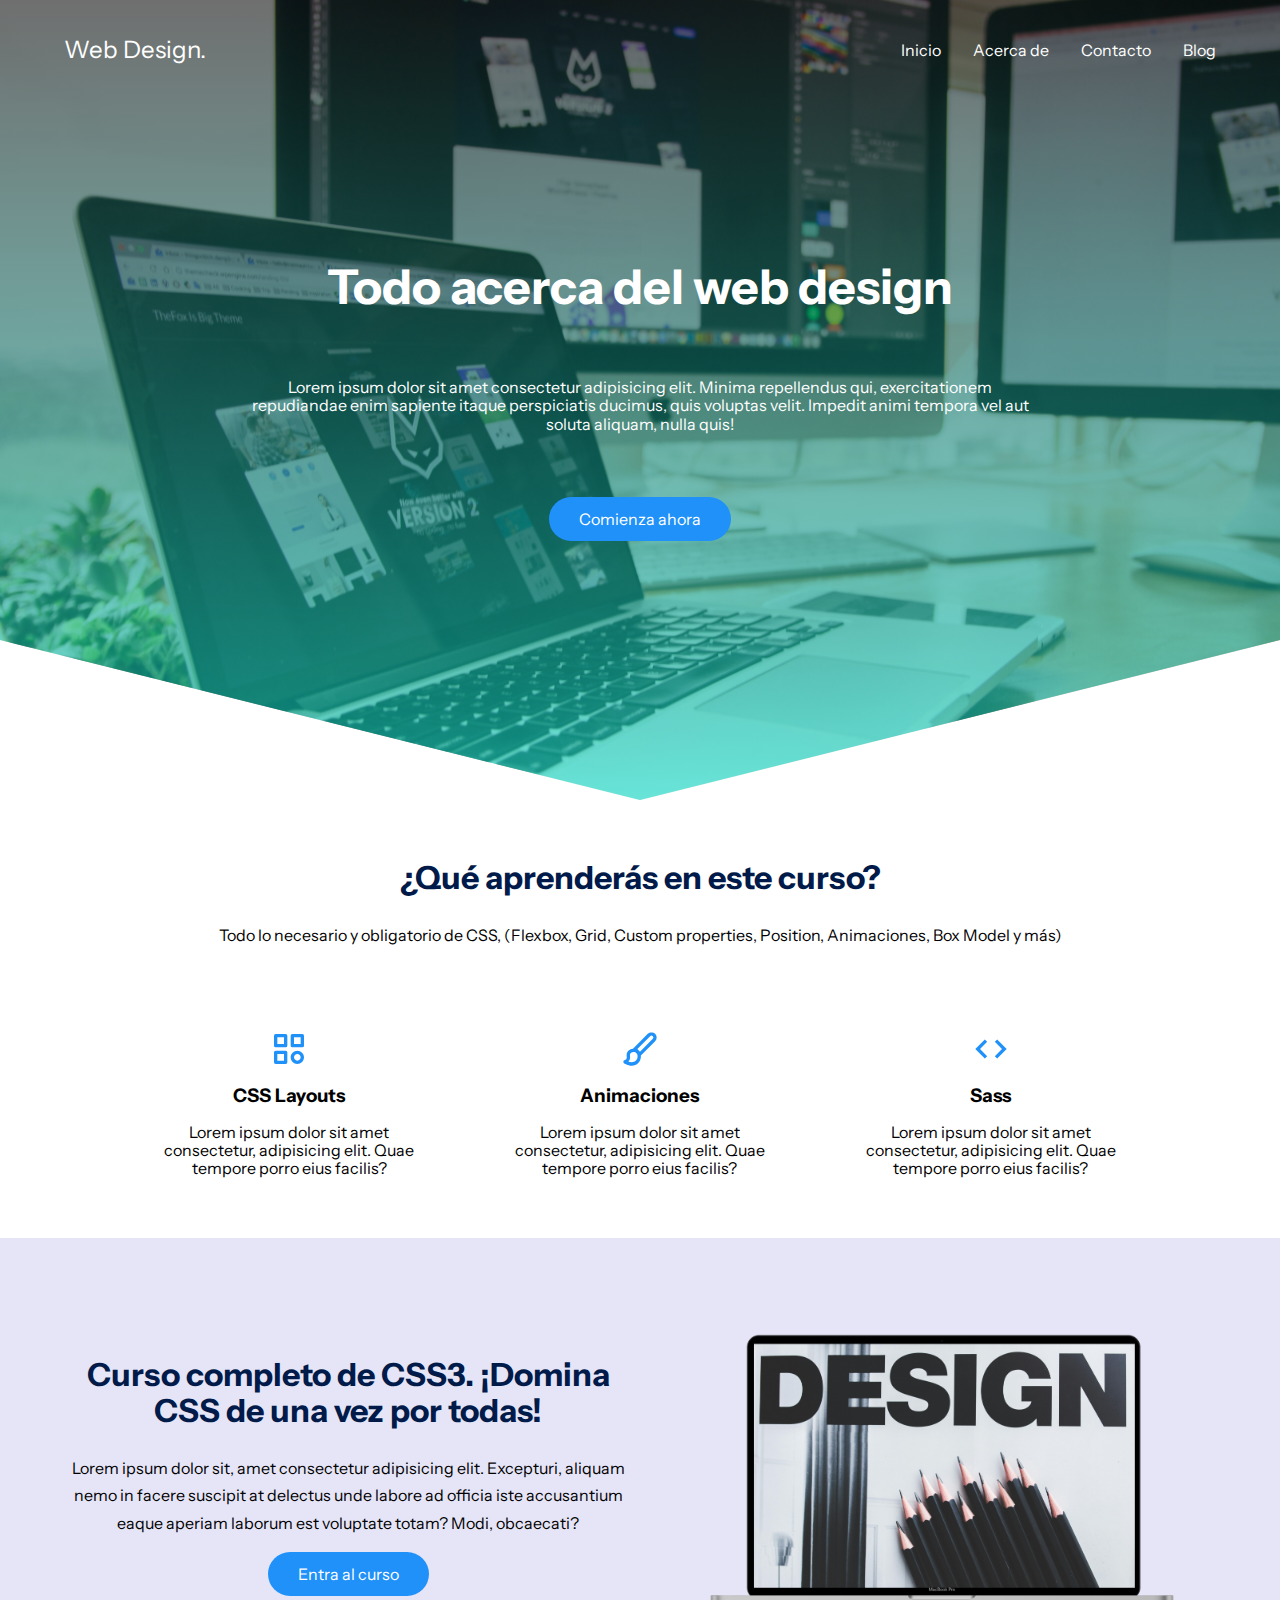
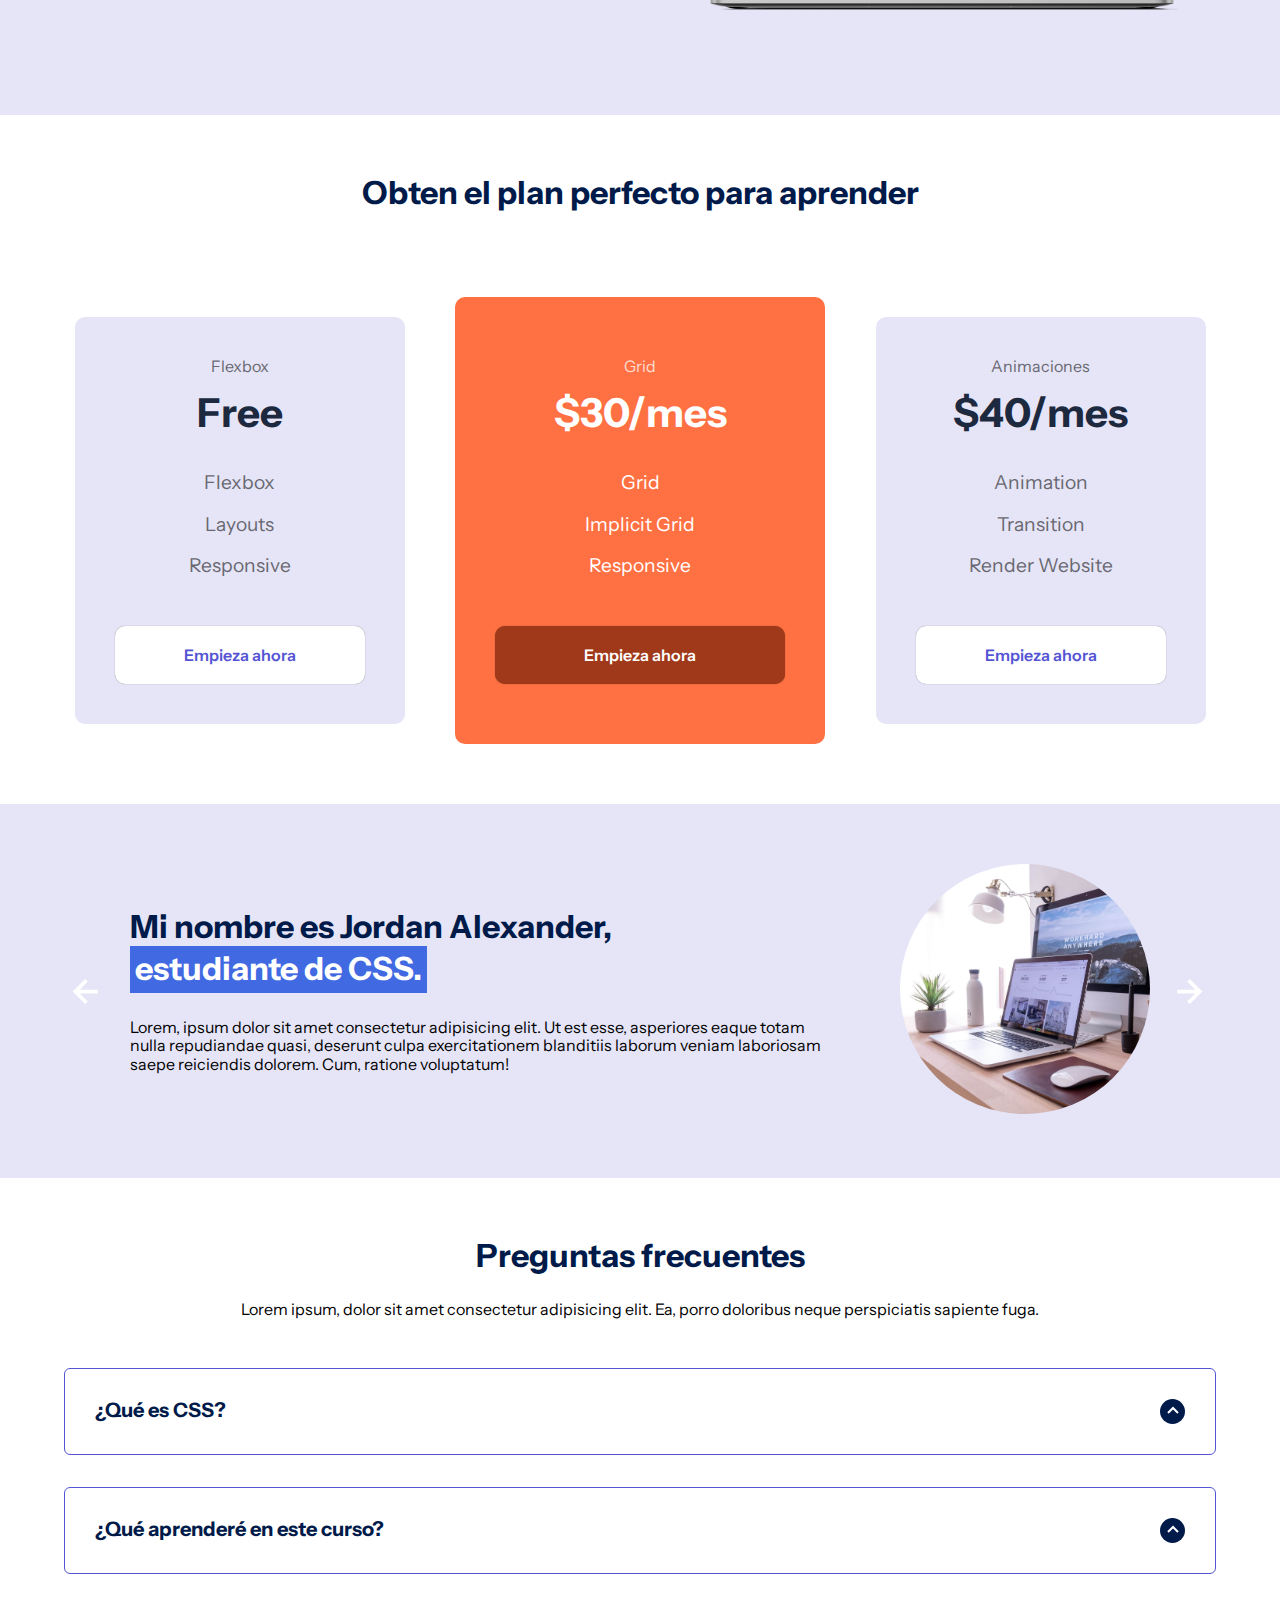
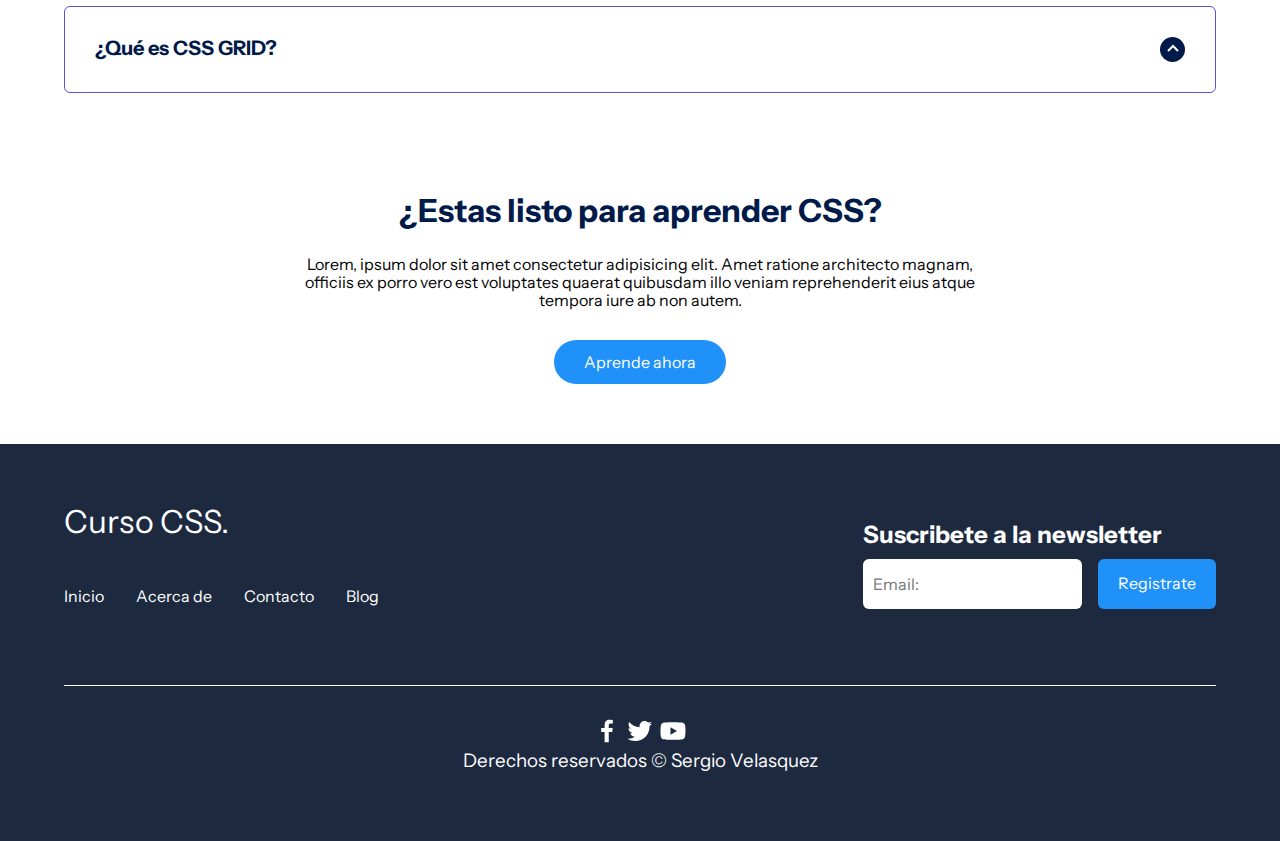
==== index.html @ 003c3ae6 "Website Uploaded" ====
<!DOCTYPE html>
<html lang="es">
<head>
<meta charset="UTF-8">
<meta http-equiv="X-UA-Compatible" content="IE=edge">
<meta name="viewport" content="width=device-width, initial-scale=1.0">
<title>Web Design</title>
<link rel="shortcut icon" href="./images/Icon1.png" type="image/x-icon">
<link rel="stylesheet" href="./css/normalize.css">
<link rel="stylesheet" href="./css/estilos.css">

<meta name="theme-color" content="#2091F9">

<!-- Primary Meta Tags -->
<title>Todo sobre web design</title>
<meta name="title" content="Todo sobre web design" />
<meta name="description" content="Sitio personal para demostrar el uso de web design (Html+Js+Css)" />

<!-- Open Graph / Facebook -->
<meta property="og:type" content="website" />
<meta property="og:url" content="https://SergioVelasquez-D.github.io" />
<meta property="og:title" content="Todo sobre web design" />
<meta property="og:description" content="Sitio personal para demostrar el uso de web design (Html+Js+Css)" />
<meta property="og:image" content="https://SergioVelasquez-D.github.io/images/Icon1.png" />

<!-- Twitter -->
<meta property="twitter:card" content="summary_large_image" />
<meta property="twitter:url" content="https://SergioVelasquez-D.github.io" />
<meta property="twitter:title" content="Todo sobre web design" />
<meta property="twitter:description" content="Sitio personal para demostrar el uso de web design (Html+Js+Css)" />
<meta property="twitter:image" content="https://SergioVelasquez-D.github.io/images/Icon1.png" />

</head>
<body>
<header class = "hero">
    <nav class="nav container">
        <div class="nav__logo">
            <h2 class="nav__title">Web Design.</h2>
        </div>
        <ul class = "nav__link nav__link--menu">
            <li class="nav__items">
                <a href="#" class="nav__links">Inicio</a>
            </li>
            <li class="nav__items">
                <a href="#" class="nav__links">Acerca de</a>
            </li>
            <li class="nav__items">
                <a href="#" class="nav__links">Contacto</a>
            </li>
            <li class="nav__items">
                <a href="#" class="nav__links">Blog</a>
            </li>
            <img src="./images/close.svg" alt="" class="nav__close">

        </ul>
        <div class="nav__menu">
            <img src="./images/menu.svg" alt="" class="nav__img">
        </div>
    </nav>

    <section class="hero__container container">
        <h1 class="hero__title">Todo acerca del web design</h1>
        <p class="hero__paragraph">Lorem ipsum dolor sit amet consectetur adipisicing elit. Minima repellendus qui, exercitationem repudiandae enim sapiente itaque perspiciatis ducimus, quis voluptas velit. Impedit animi tempora vel aut soluta aliquam, nulla quis!</p>
        <a href="#" class="cta">Comienza ahora</a>
    </section> 
</header>
<main>
    <section class="container about">
        <h2 class="subtitle">¿Qué aprenderás en este curso?</h2>
        <p class="about__paragraph">Todo lo necesario y obligatorio de CSS, (Flexbox, Grid, Custom properties,
            Position, Animaciones, Box Model y más)</p>

        <div class="about__main">
            <article class="about__icons">
                <img src="./images/shapes.svg" class="about__icon">
                <h3 class="about__title">CSS Layouts</h3>
                <p class="about__paragrah">Lorem ipsum dolor sit amet consectetur, adipisicing elit. Quae tempore
                    porro eius facilis?</p>
            </article>

            <article class="about__icons">
                <img src="./images/paint.svg" class="about__icon">
                <h3 class="about__title">Animaciones</h3>
                <p class="about__paragrah">Lorem ipsum dolor sit amet consectetur, adipisicing elit. Quae tempore
                    porro eius facilis?</p>
            </article>

            <article class="about__icons">
                <img src="./images/code.svg" class="about__icon">
                <h3 class="about__title">Sass</h3>
                <p class="about__paragrah">Lorem ipsum dolor sit amet consectetur, adipisicing elit. Quae tempore
                    porro eius facilis?</p>
            </article>
        </div>
    </section>

    <section class="knowledge">
        <div class="knowledge__container container">
            <div class="knowledege__texts">
                <h2 class="subtitle">Curso completo de CSS3. ¡Domina CSS de una vez por todas!</h2>
                <p class="knowledge__paragraph">Lorem ipsum dolor sit, amet consectetur adipisicing elit. Excepturi,
                    aliquam nemo in facere suscipit at delectus unde labore ad officia iste accusantium eaque
                    aperiam laborum est voluptate totam? Modi, obcaecati?</p>
                <a href="#" class="cta2">Entra al curso</a>
            </div>

            <figure class="knowledge__picture">
                <img src="./images/ComputerDESIGNPNG.png" class="knowledge__img">
            </figure>
        </div>
    </section>

    <section class="price container">
        <h2 class="subtitle">Obten el plan perfecto para aprender</h2>

        <div class="price__table">
            <div class="price__element">
                <p class="price__name">Flexbox</p>
                <h3 class="price__price">Free</h3>

                <div class="price__items">
                    <p class="price__features">Flexbox</p>
                    <p class="price__features">Layouts</p>
                    <p class="price__features">Responsive</p>
                </div>

                <a href="#" class="price__cta">Empieza ahora</a>
            </div>


            <div class="price__element price__element--best">
                <p class="price__name">Grid</p>
                <h3 class="price__price">$30/mes</h3>

                <div class="price__items">
                    <p class="price__features">Grid</p>
                    <p class="price__features">Implicit Grid</p>
                    <p class="price__features">Responsive</p>
                </div>

                <a href="#" class="price__cta">Empieza ahora</a>
            </div>


            <div class="price__element">
                <p class="price__name">Animaciones</p>
                <h3 class="price__price">$40/mes</h3>

                <div class="price__items">
                    <p class="price__features">Animation</p>
                    <p class="price__features">Transition</p>
                    <p class="price__features">Render Website</p>
                </div>

                <a href="#" class="price__cta">Empieza ahora</a>
            </div>


        </div>
    </section>

    <section class="testimony">
        <div class="testimony__container container">
            <img src="./images/leftarrow.svg" class="testimony__arrow" id="before">

            <section class="testimony__body testimony__body--show" data-id="1">
                <div class="testimony__texts">
                    <h2 class="subtitle">Mi nombre es Jordan Alexander, <span class="testimony__course">estudiante
                            de CSS.</span></h2>
                    <p class="testimony__review">Lorem, ipsum dolor sit amet consectetur adipisicing elit. Ut est
                        esse, asperiores eaque totam nulla repudiandae quasi, deserunt culpa exercitationem
                        blanditiis laborum veniam laboriosam saepe reiciendis dolorem. Cum, ratione voluptatum!</p>
                </div>

                <figure class="testimony__picture">
                    <img src="./images/computer.jpg" class="testimony__img">
                </figure>
            </section>

            <section class="testimony__body" data-id="2">
                <div class="testimony__texts">
                    <h2 class="subtitle">Mi nombre es Alejandra Perez, <span class="testimony__course">estudiante de
                            CSS.</span></h2>
                    <p class="testimony__review">Lorem, ipsum dolor sit amet consectetur adipisicing elit. Ut est
                        esse, asperiores eaque laborum veniam laboriosam saepe reiciendis dolorem. Cum, ratione
                        voluptatum!</p>
                </div>

                <figure class="testimony__picture">
                    <img src="./images/Learn.jpg" class="testimony__img">
                </figure>
            </section>

            <section class="testimony__body" data-id="3">
                <div class="testimony__texts">
                    <h2 class="subtitle">Mi nombre es Karen Arteaga, <span class="testimony__course">estudiante de
                            CSS.</span></h2>
                    <p class="testimony__review">Lorem, ipsum dolor sit amet consectetur adipisicing elit. Ut est
                        esse, niam laboriosam saepe reiciendis dolorem. Cum, ratione voluptatum!</p>
                </div>

                <figure class="testimony__picture">
                    <img src="./images/SEO.jpg" class="testimony__img">
                </figure>
            </section>

            <section class="testimony__body" data-id="4">
                <div class="testimony__texts">
                    <h2 class="subtitle">Mi nombre es Kevin Ramirez, <span class="testimony__course">estudiante de
                            CSS.</span></h2>
                    <p class="testimony__review">Lorem, ipsum dolor sit amet consectetur adipisicing elit. Ut est
                        esse, niam laboriosam saepe reiciendis dolorem. Cum, ratione voluptatum!</p>
                </div>

                <figure class="testimony__picture">
                    <img src="./images/Diseño Web1.jpg" class="testimony__img">
                </figure>
            </section>


            <img src="./images/rigtharrow.svg" class="testimony__arrow" id="next">
        </div>
    </section>

    <section class="questions container">
        <h2 class="subtitle">Preguntas frecuentes</h2>
        <p class="questions__paragraph">Lorem ipsum, dolor sit amet consectetur adipisicing elit. Ea, porro
            doloribus neque perspiciatis sapiente fuga.</p>

        <section class="questions__container">
            <article class="questions__padding">
                <div class="questions__answer">
                    <h3 class="questions__title">¿Qué es CSS?
                        <span class="questions__arrow">
                            <img src="./images/arrow.svg" class="questions__img">
                        </span>
                    </h3>

                    <p class="questions__show">Lorem ipsum, dolor sit amet consectetur adipisicing elit. Quos
                        facere, quidem eum id excepturi assumenda explicabo nam accusamus veritatis voluptates
                        eveniet adipisci, dicta nihil nemo modi possimus officiis quam atque? Lorem ipsum, dolor sit
                        amet consectetur adipisicing elit. Quos facere, quidem eum id excepturi assumenda explicabo
                        nam accusamus veritatis voluptates eveniet adipisci, dicta nihil nemo modi possimus officiis
                        quam atque?</p>
                </div>
            </article>

            <article class="questions__padding">
                <div class="questions__answer">
                    <h3 class="questions__title">¿Qué aprenderé en este curso?
                        <span class="questions__arrow">
                            <img src="./images/arrow.svg" class="questions__img">
                        </span>
                    </h3>

                    <p class="questions__show">Lorem ipsum, dolor sit amet consectetur adipisicing elit. Quos
                        facere, quidem eum id excepturi assumenda explicabo nam accusamus veritatis voluptates
                        eveniet adipisci, dicta nihil nemo modi possimus officiis quam atque? Lorem ipsum, dolor sit
                        amet consectetur adipisicing elit. Quos facere, quidem eum id excepturi assumenda explicabo
                        nam accusamus veritatis voluptates eveniet adipisci, dicta nihil nemo modi possimus officiis
                        quam atque?</p>
                </div>
            </article>

            <article class="questions__padding">
                <div class="questions__answer">
                    <h3 class="questions__title">¿Qué es CSS GRID?
                        <span class="questions__arrow">
                            <img src="./images/arrow.svg" class="questions__img">
                        </span>
                    </h3>

                    <p class="questions__show">Lorem ipsum, dolor sit amet consectetur adipisicing elit. Quos
                        facere, quidem eum id excepturi assumenda explicabo nam accusamus veritatis voluptates
                        eveniet adipisci, dicta nihil nemo modi possimus officiis quam atque? Lorem ipsum, dolor sit
                        amet consectetur adipisicing elit. Quos facere, quidem eum id excepturi assumenda explicabo
                        nam accusamus veritatis voluptates eveniet adipisci, dicta nihil nemo modi possimus officiis
                        quam atque?</p>
                </div>
            </article>
        </section>

        <section class="questions__offer">
            <h2 class="subtitle">¿Estas listo para aprender CSS?</h2>
            <p class="questions__copy">Lorem, ipsum dolor sit amet consectetur adipisicing elit. Amet ratione
                architecto magnam, officiis ex porro vero est voluptates quaerat quibusdam illo veniam reprehenderit
                eius atque tempora iure ab non autem.</p>
            <a href="#" class="cta">Aprende ahora</a>
        </section>
    </section>

    
</main>
<footer class="footer">
    <section class="footer__container container">
        <nav class="nav nav--footer">
            <h2 class="footer__title">Curso CSS.</h2>

            <ul class="nav__link nav__link--footer">
                <li class="nav__items">
                    <a href="#" class="nav__links">Inicio</a>
                </li>
                <li class="nav__items">
                    <a href="#" class="nav__links">Acerca de</a>
                </li>
                <li class="nav__items">
                    <a href="#" class="nav__links">Contacto</a>
                </li>
                <li class="nav__items">
                    <a href="#" class="nav__links">Blog</a>
                </li>
            </ul>
        </nav>

        <form class="footer__form" action="https://formspree.io/f/xrgnakqe" method="POST">
            <h2 class="footer__newsletter">Suscribete a la newsletter</h2>
            <div class="footer__inputs">
                <input type="email" placeholder="Email:" class="footer__input" name="_replyto">
                <input type="submit" value="Registrate" class="footer__submit">
            </div>
        </form>
    </section>

    <section class="footer__copy container">
        <div class="footer__social">
            <a href="#" class="footer__icons"><img src="./images/facebook.svg" class="footer__img"></a>
            <a href="#" class="footer__icons"><img src="./images/twitter.svg" class="footer__img"></a>
            <a href="#" class="footer__icons"><img src="./images/youtube.svg" class="footer__img"></a>
        </div>

        <h3 class="footer__copyright">Derechos reservados &copy; Sergio Velasquez</h3>
    </section>
</footer>
<script src="./js/slider.js"></script>
<script src="./js/question.js"></script>
<script src="./js/menu.js"></script>
</body>
</html>
---- css/estilos.css ----
@import url('https://fonts.googleapis.com/css2?family=Instrument+Sans:ital,wght@0,400..700;1,400..700&display=swap');

:root{
    --padding-container: 100x 0;
    --color-title: #001A49;
}

body {
    font-family: "Instrument Sans", sans-serif;
}

.container{
    width: 90%;
    max-width: 1200px;
    margin: 0 auto;
    overflow: hidden;
    padding: var(--padding-container);
}

.hero {
    width: 100%;
    height: 100vh;
    min-height: 600px;
    max-height: 800px;
    position: relative;
    display: grid;
    grid-template-rows: 100px 1fr;
    color: #fff;
}

.hero::before{
    content:"";
    position: absolute;
    top: 0;
    left: 0;
    width: 100%;
    height: 100%;
    background-image: linear-gradient(180deg, #0000008c 0%, #09e8d18c 100%), url('../images/WebDesign.jpg');
    background-size: cover;
    clip-path: polygon(0 0, 100% 0, 100% 80%, 50% 100%, 0 80%);
    z-index: -1;
}

.nav{
    --padding-container: 0;
    height: 100%;
    display: flex;
    align-items: center;
    
}

.nav__title{
    font-weight: 300;
}

.nav__link{
    margin-left: auto;
    padding: 0;
    display: grid;
    grid-auto-flow: column;
    grid-auto-columns: max-content;
    gap: 2em;
}

.nav__items{
    list-style: none;
}



.nav__links{
    color: #fff;
    text-decoration: none;
}

.nav__menu{
    margin-left: auto;
    cursor: pointer;
    display: none;
}

.nav__img{
    display: block;
    width: 30px;
}

.nav__close{
    display: var(--show, none);
}


/* Hero container */

.hero__container {
    max-width: 800px;
    --padding-container: 0;
    display: grid;
    grid-auto-rows: max-content;
    align-content: center;
    gap: 4em;
    padding-bottom: 100px;
    text-align: center;
    
}

.hero__title {
    font-size: 3rem;
}

.hero__paragraph {
    margin-bottom: 0px;
}

.cta {
    display: inline-block;
    background-color: #2091F9;
    justify-self: center;
    color: #fff;
    text-decoration: none;
    padding: 13px 30px;
    border-radius: 32px;
}

/* About */

.about {
    text-align: center;
    padding-top: 60px;
    padding-bottom: 60px;
}

.subtitle {
    color: var(--color-title);
    font-size: 2rem;
    margin-bottom: 25px;
}


.about__paragraph {
    line-height: 1.7;
}

.about__main {
    padding-top: 80px;
    display: grid;
    width: 90%;
    margin: 0 auto;
    gap: 1em;
    overflow: hidden;
    grid-template-columns: repeat(auto-fit, minmax(260px, auto));
}


.about__icons {
    display: grid;
    gap: 1em;
    justify-items: center;
    width: 260px;
    overflow: hidden;
    margin: 0 auto;
}

.about__icon {
    width: 40px;
}

/* Knowledge */

.knowledge {
    background-color: #e5e5f7;
    background-image: radial-gradient(#444cf7 0.5px, transparent 0.5px), radial-gradient(#444cf7 0.5px, #e5e5f7 0.5px);
    background-size: 20px 20px;
    background-position: 0 0, 10px 10px;
    overflow: hidden;
    padding-top: 60px;
    padding-bottom: 60px;
    
}

.knowledge__container{
    display: grid;
    grid-template-columns: 1fr 1fr;
    gap: 1em;
    align-items: center;
    justify-items: center;
    text-align: center; /* Alinea el contenido al centro */
}

.knowledge__picture{
    max-width: 500px;
    
}

.knowledge__paragraph{
    line-height: 1.7;
    margin-bottom: 15px;
    text-align: center; /* Alinea el texto al centro */
}


.cta2{
    display: inline-block;
    background-color: #2091F9;
    color: #fff;
    text-decoration: none;
    padding: 13px 30px;
    border-radius: 32px;
    
}

.knowledge__img{
    width: 100%;
    display: block;
}

/* price */

.price{
    text-align: center;
    padding-top: 60px;
    padding-bottom: 60px;
}

.price__table{
    padding-top: 60px;
    display: flex;
    flex-wrap: wrap;
    gap: 2.5em;
    justify-content: space-evenly;
    align-items: center;
}

.price__element{
    background-color: #e5e5f7;
    text-align: center;
    border-radius: 10px;
    width: 330px;
    padding: 40px;
    --color-plan: #696871;
    --color-price: #1D293F;
    --bg-cta: #fff;
    --color-cta: #5454D4;
    --color-items: #696871;
}

.price__element--best{
    width: 370px;
    padding: 60px 40px;
    background-color: #FF7143;
    --color-plan: rgb(255 255 255 / 75%);
    --color-price: #fff;
    --bg-cta: #9F3919;
    --color-cta: #FFF;
    --color-items: #fff;
}


.price__name{
    color: var(--color-plan);
    margin-bottom: 15px;
    font-weight: 300;
}

.price__price{
    font-size: 2.5rem;
    color: var(--color-price);
}

.price__items{
    margin-top: 35px;
    display: grid;
    gap: 1em;
    font-weight: 300;
    font-size: 1.2rem;
    margin-bottom: 50px;
    color: var(--color-items);
}

.price__cta{
    display: block;
    padding: 20px 0;
    border-radius: 10px;
    text-decoration: none;
    background-color: var(--bg-cta);
    font-weight: 600;
    color: var(--color-cta);
    box-shadow: 0 0 1px rgba(0, 0, 0, .5);
}

/* Testimony */

.testimony{
    background-color: #e5e5f7;
    padding-top: 60px;
    padding-bottom: 60px;
}

.testimony__container{
    display: grid;
    grid-template-columns: 50px 1fr 50px;
    gap: 1em;
    align-items: center;
}

.testimony__body{
    display: grid;
    grid-template-columns: 1fr max-content;
    justify-content: space-between;
    align-items: center;
    gap: 2em;
    grid-column: 2/3;
    grid-row: 1/2;
    opacity: 0;
    pointer-events: none;
}


.testimony__body--show{
    pointer-events: unset;
    opacity: 1;
    transition: opacity 1.5s ease-in-out;
}

.testimony__img{
    width: 250px;
    height: 250px;
    border-radius: 50%;
    object-fit: cover;
    object-position: 50% 30%;
}

.testimony__texts{
    max-width: 700px;
}

.testimony__course{
    background-color: royalblue;
    color: #fff;
    display: inline-block;
    padding: 5px;
}

.testimony__arrow{
    width: 90%;
    cursor: pointer;
}

/* Questions */

.questions{
    text-align: center;
    padding-top: 60px;
    padding-bottom: 60px;
}

.questions__container{
    display: grid;
    gap: 2em;
    padding-top: 50px;
    padding-bottom: 100px;
}

.questions__padding{
    padding: 0;
    transition: padding .3s;
    border: 1px solid #5454D4;
    border-radius: 6px;
}

.questions__padding--add{
    padding-bottom: 30px;
}

.questions__answer{
    padding: 0 30px 0;
    overflow: hidden;
}

.questions__title{
    text-align: left;
    display: flex;
    font-size: 20px;
    padding: 30px 0 30px;
    cursor: pointer;
    color: var(--color-title);
    justify-content: space-between;
}

.questions__arrow{
    border-radius: 50%;
    background-color: var(--color-title);
    width: 25px;
    height: 25px;
    display: flex;
    justify-content: center;
    align-items: center;
    align-self: flex-end;
    margin-left: 10px;
    transition:  transform .3s;
}

.questions__arrow--rotate{
    transform: rotate(180deg);
}

.questions__show{
    text-align: left;
    height: 0;
    transition: height .3s;
}

.questions__img{
    display: block;
}

.questions__copy{
    width: 60%;
    margin: 0 auto;
    margin-bottom: 30px;
}

/* Footer */

.footer{
    background-color: #1D293F;
    padding-top: 60px;
    padding-bottom: 40px;
}

.footer__title{
    font-weight: 300;
    font-size: 2rem;
    margin-bottom: 30px;
}

.footer__title, .footer__newsletter{
    color: #fff;
}


.footer__container{
    display: flex;
    justify-content: space-between;
    align-items: center;
    border-bottom: 1px solid #fff;
    padding-bottom: 60px;
}

.nav--footer{
    padding-bottom: 20px;
    display: grid;
    gap: 1em;
    grid-auto-flow: row;
    height: 100%;
}

.nav__link--footer{
    display: flex;
    margin: 0;
    margin-right: 20px;
    flex-wrap: wrap;
}

.footer__inputs{
    margin-top: 10px;
    display: flex;
    overflow: hidden;
}

.footer__input{
    background-color: #fff;
    height: 50px;
    display: block;
    padding-left: 10px;
    border-radius: 6px;
    font-size: 1rem;
    outline: none;
    border: none;
    margin-right: 16px;
}

.footer__submit{
    margin-left: auto;
    display: inline-block;
    height: 50px;
    padding: 0 20px ;
    background-color: #2091F9;
    border: none;
    font-size: 1rem;
    color: #fff;
    border-radius: 6px;
    cursor: pointer;
}

.footer__copy{
    --padding-container: 30px 0;
    text-align: center;
    color: #fff;
}

.footer__copyright{
    font-weight: 300;
}

.footer__icons{
    margin-bottom: 10px;
}

.footer__img{
    width: 30px;
}

/* Media queries */

@media (max-width:800px){
    .nav__menu{
        display: block;
    }

    .nav__link--menu{
        position: fixed;
        background-color: #000;
        top: 0;
        left: 0;
        height: 100%;
        width: 100%;
        display: flex;
        flex-direction: column;
        justify-content: space-evenly;
        align-items: center;
        z-index: 100;
        opacity: 0;
        pointer-events: none;
        transition: .7s opacity;
    }

    .nav__link--show{
        --show: block;
        opacity:1 ;
        pointer-events: unset;
    }

    .nav__close{
        position: absolute;
        top: 30px;
        right: 30px;
        width: 30px;
        cursor: pointer;
    }

    .hero__title{
        font-size: 2.5rem;
    }


    .about__main{
        gap: 2em;
    }

    .about__icons:last-of-type{
        grid-column: 1/-1;
    }


    .knowledge__container{
        grid-template-columns: 1fr;
        grid-template-rows: max-content 1fr;
        gap: 3em;
        text-align: center;
    }

    .knowledge__picture{
        grid-row: 1/2;
        justify-self: center;
    }

    .testimony__container{
        grid-template-columns: 30px 1fr 30px;
    }

    .testimony__body{
        grid-template-columns: 1fr;
        grid-template-rows: max-content max-content;
        gap: 3em;
        justify-items:center ;
    }


    .testimony__img{
        width: 200px;
        height: 200px;
        
    }

    .questions__copy{
        width: 100%;
    }

    .footer__container{
        flex-wrap: wrap;
    }

    .nav--footer{
        width: 100%;
        justify-items: center;
    }

    .nav__link--footer{
        width: 100%;
        justify-content: space-evenly;
        margin: 0;
    }

    .footer__form{
        width: 100%;
        justify-content: space-evenly;
    }

    .footer__input{
        flex: 1;
    }

}

@media (max-width:600px){
    .hero__title{
        font-size: 2rem;
    }

    .hero__paragraph{
        font-size: 1rem;
    }

    .subtitle{
        font-size: 1.8rem;
    }

    .price__element{
        width: 90%;
    }

    .price__element--best{
        width: 90%;
        /* padding: 40px; */
    }

    .price__price{
        font-size: 2rem;
    }

    .testimony{
        --padding-container: 60px 0;
    }

    .testimony__container{
        grid-template-columns: 28px 1fr 28px;
        gap: .9em;
    }

    .testimony__arrow{
        width: 100%;
    }

    .testimony__course{
        margin-top: 15px;
    }

    .questions__title{
        font-size: 1rem;
    }

    .footer__title{
        justify-self: start;
        margin-bottom: 15px;
    }

    .nav--footer{
        padding-bottom: 60px;
    }

    .nav__link--footer{
        justify-content: space-between;
    }

    .footer__inputs{
        flex-wrap: wrap;
    }

    .footer__input{
        flex-basis: 100%;
        margin: 0;
        margin-bottom: 16px;
    }

    .footer__submit{
        margin-right: auto;
        margin-left: 0;
        

        /* 
        margin:0;
        width: 100%;
        */
    }
}
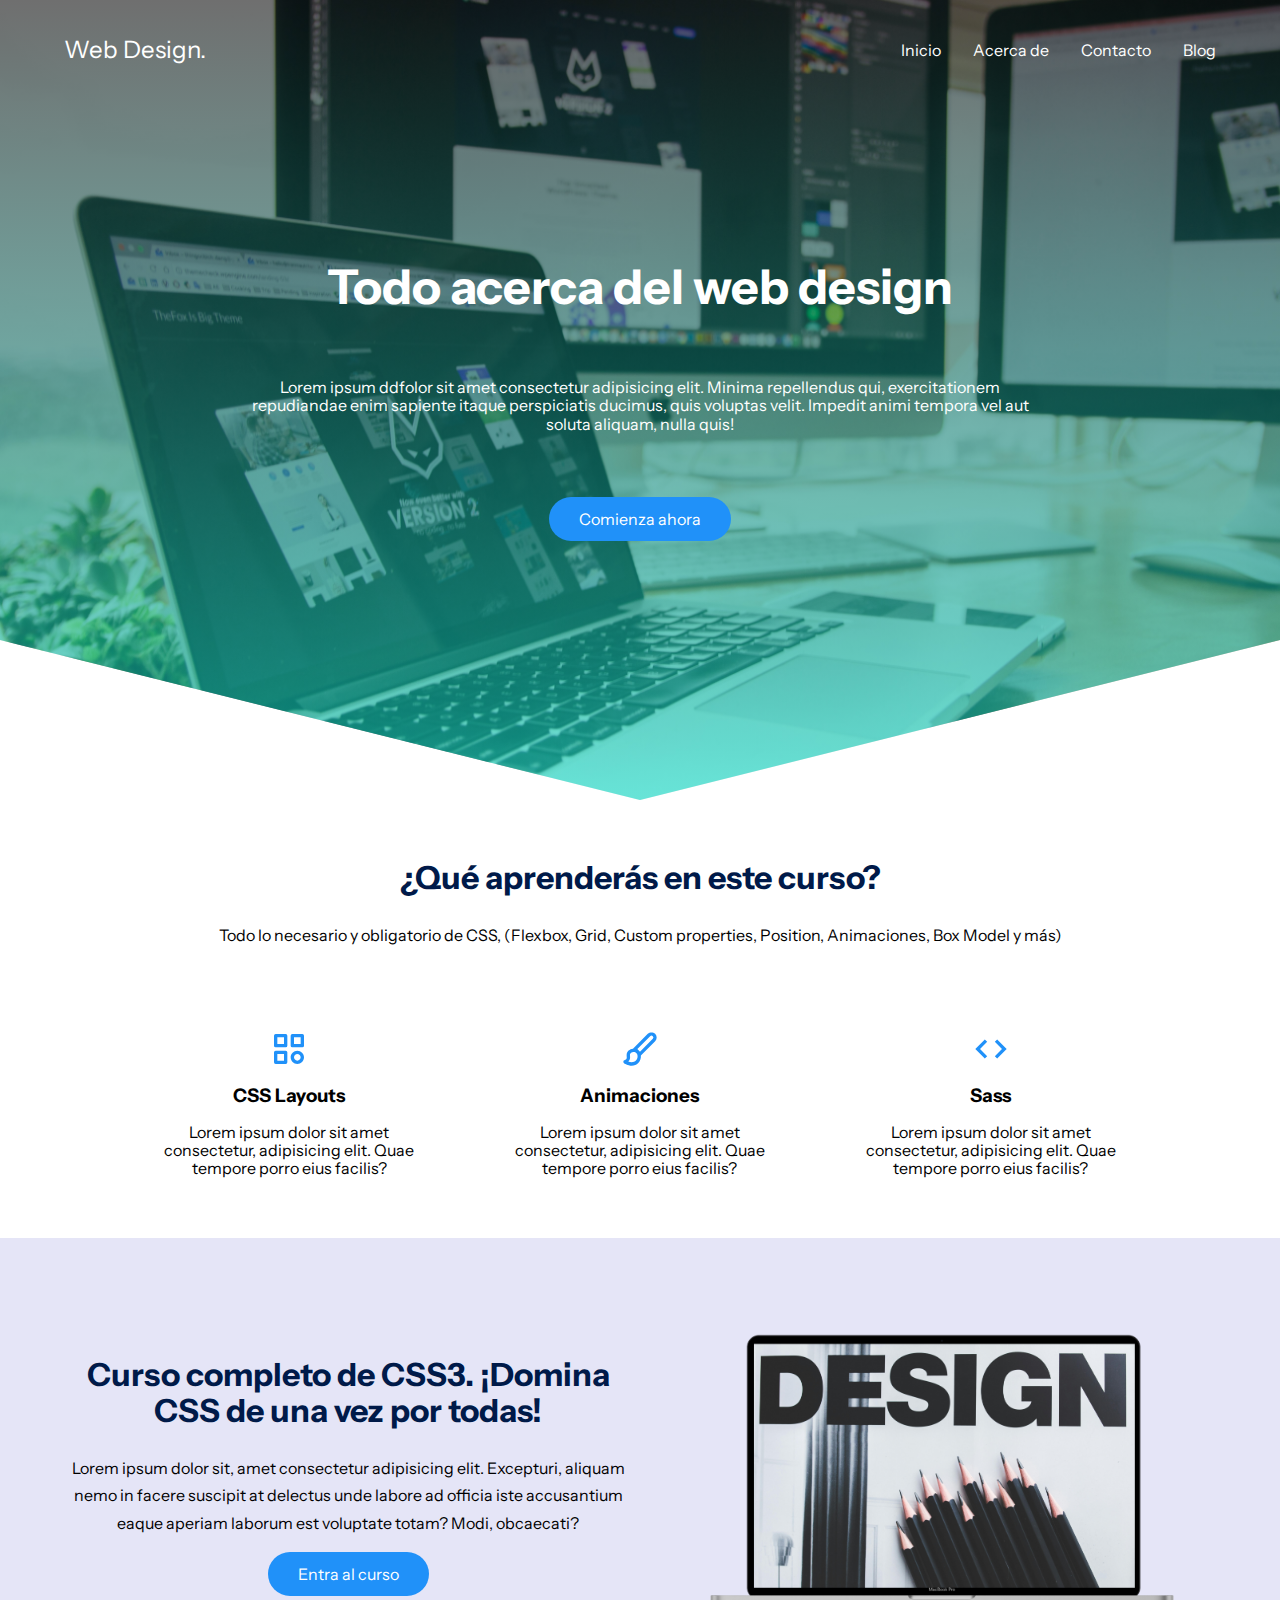
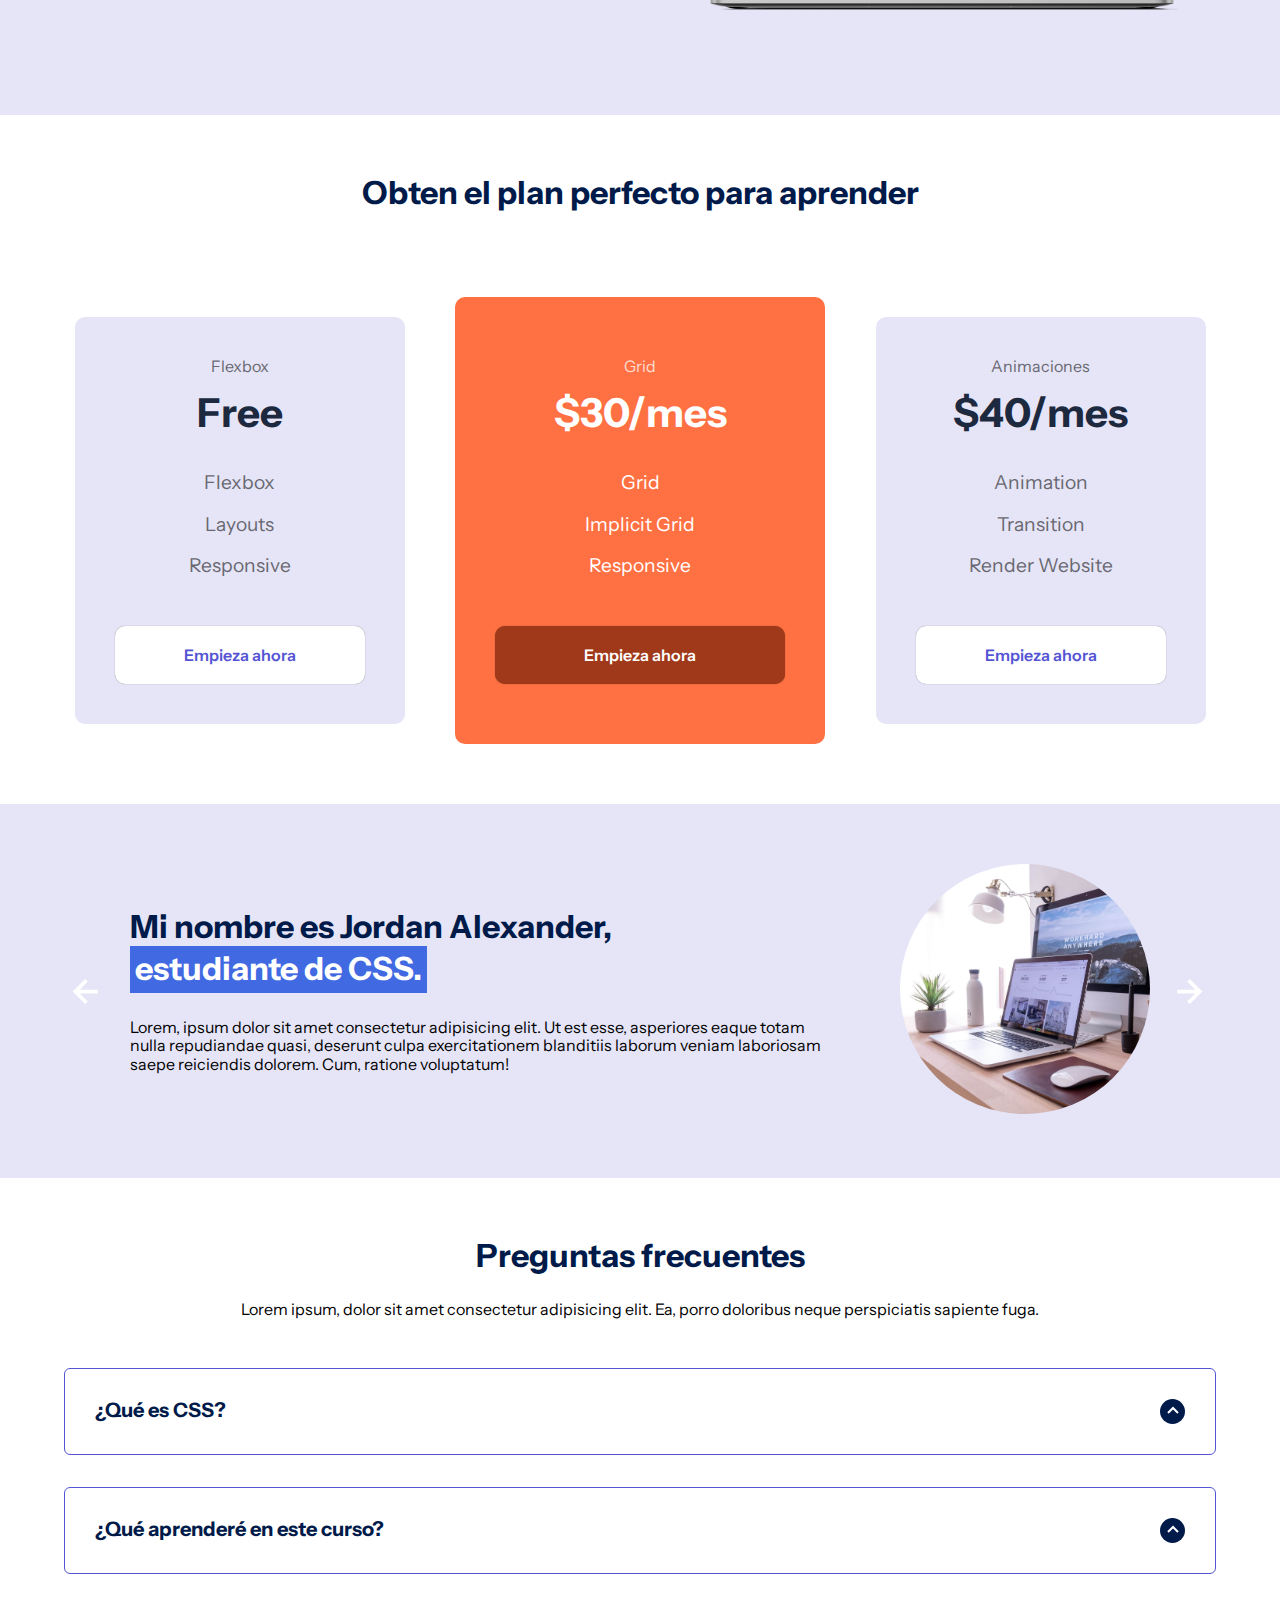
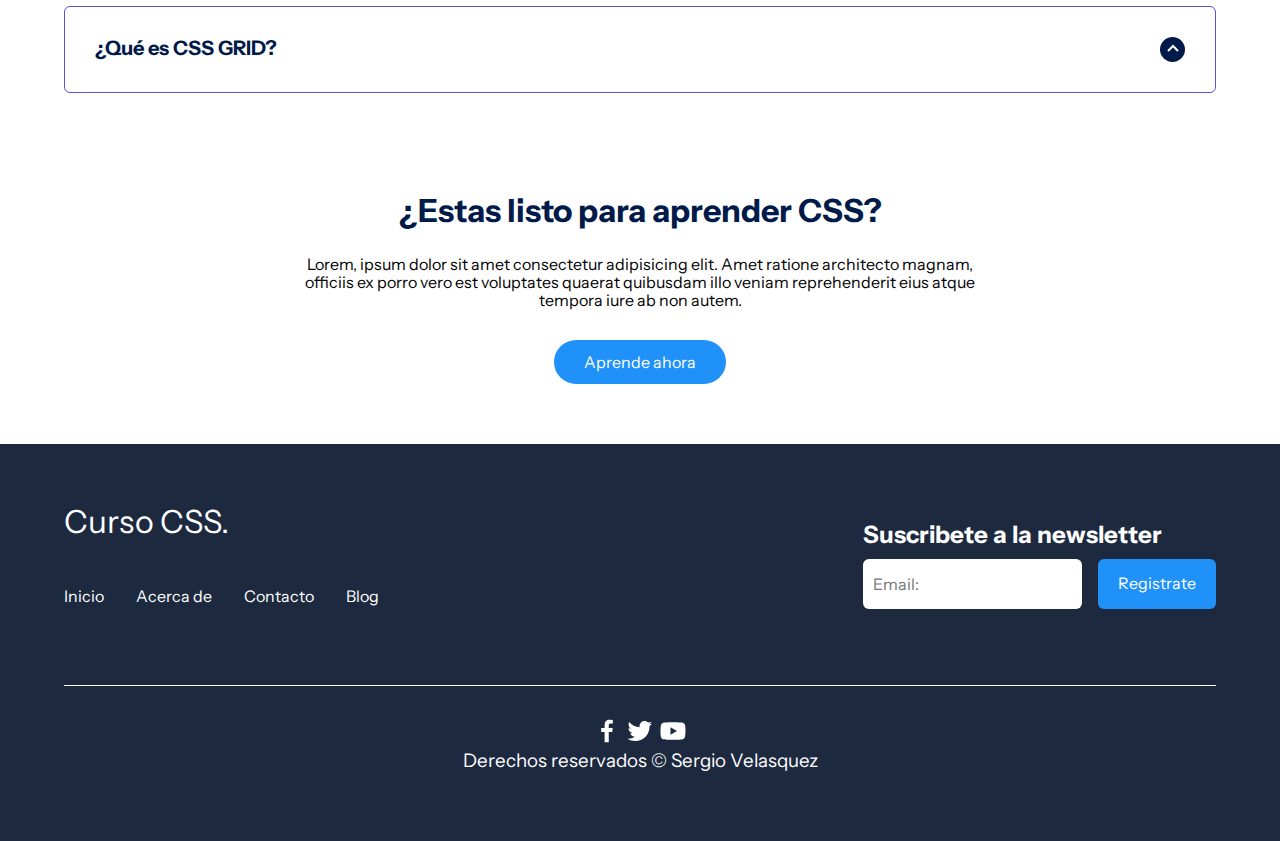
==== commit 9ca1ac3e: "upload website" ====
--- a/index.html
+++ b/index.html
@@ -60,7 +60,7 @@
 
     <section class="hero__container container">
         <h1 class="hero__title">Todo acerca del web design</h1>
-        <p class="hero__paragraph">Lorem ipsum dolor sit amet consectetur adipisicing elit. Minima repellendus qui, exercitationem repudiandae enim sapiente itaque perspiciatis ducimus, quis voluptas velit. Impedit animi tempora vel aut soluta aliquam, nulla quis!</p>
+        <p class="hero__paragraph">Lorem ipsum ddfolor sit amet consectetur adipisicing elit. Minima repellendus qui, exercitationem repudiandae enim sapiente itaque perspiciatis ducimus, quis voluptas velit. Impedit animi tempora vel aut soluta aliquam, nulla quis!</p>
         <a href="#" class="cta">Comienza ahora</a>
     </section> 
 </header>
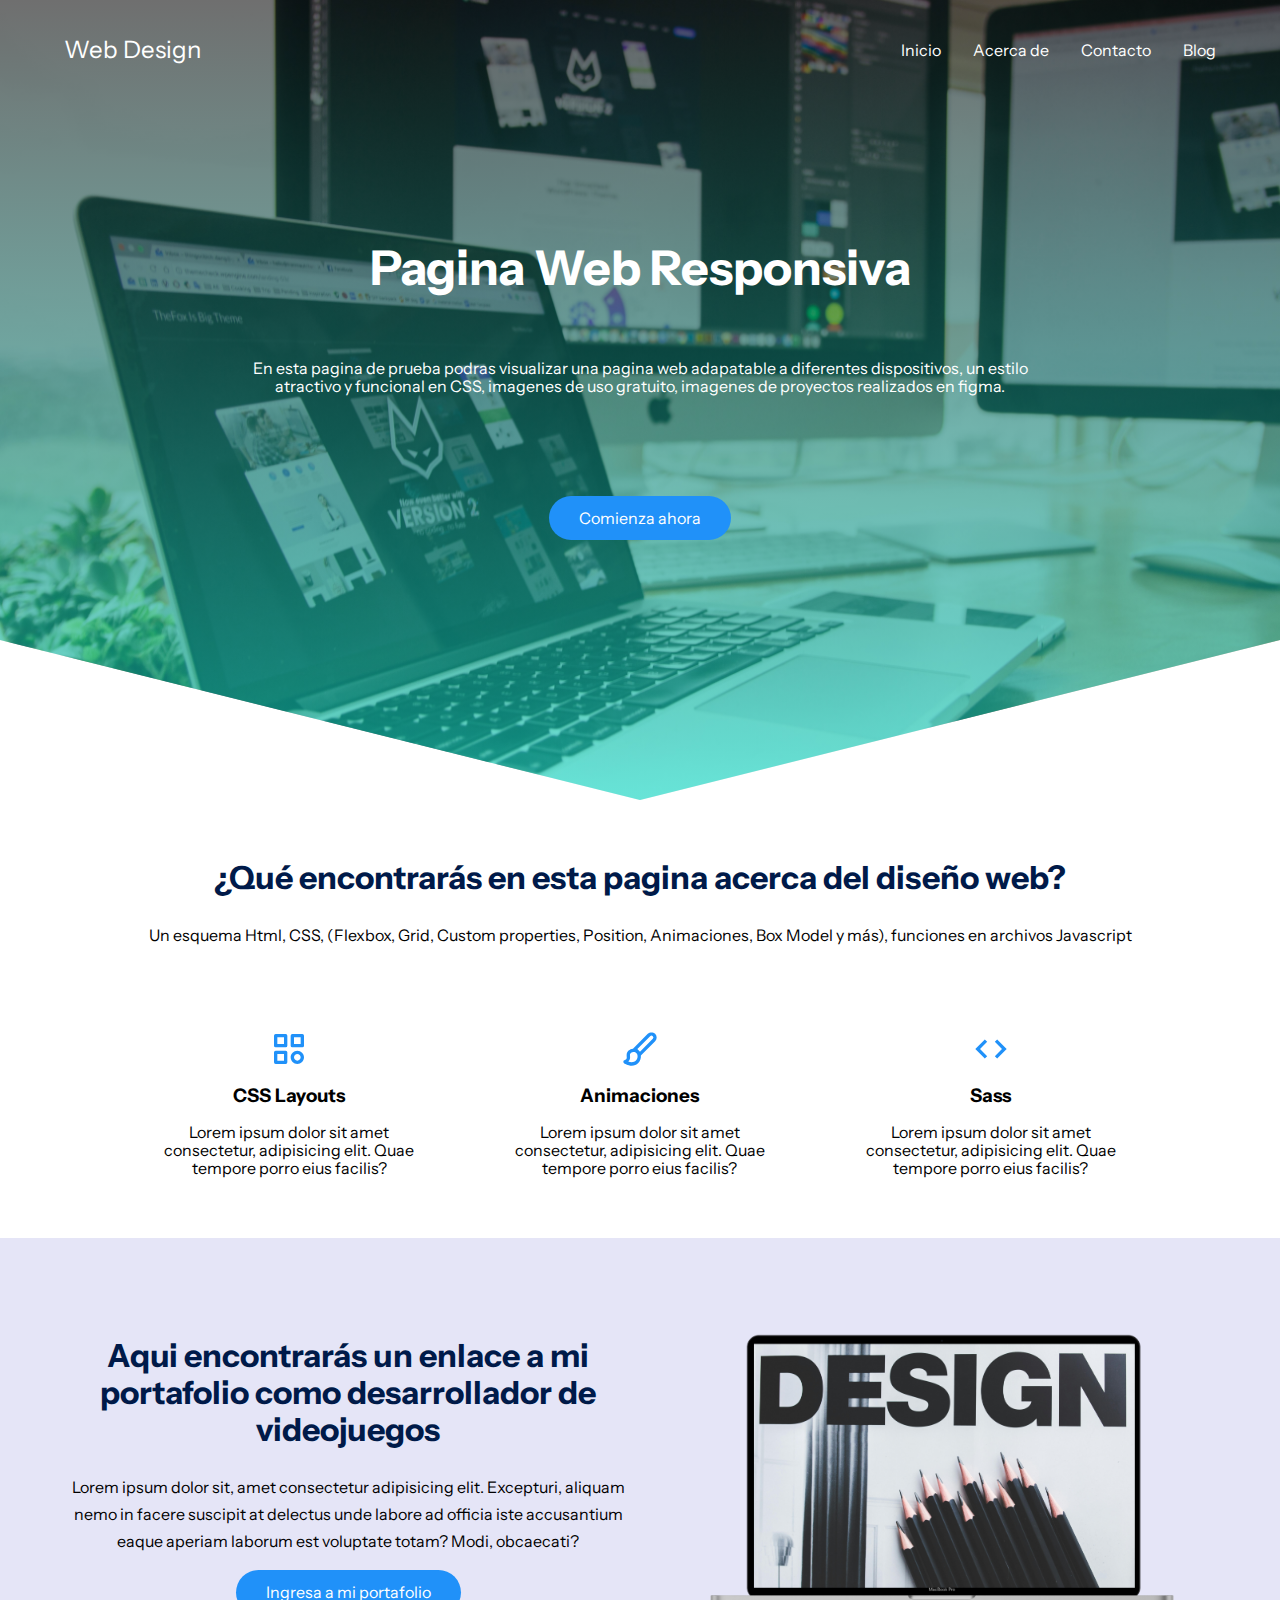
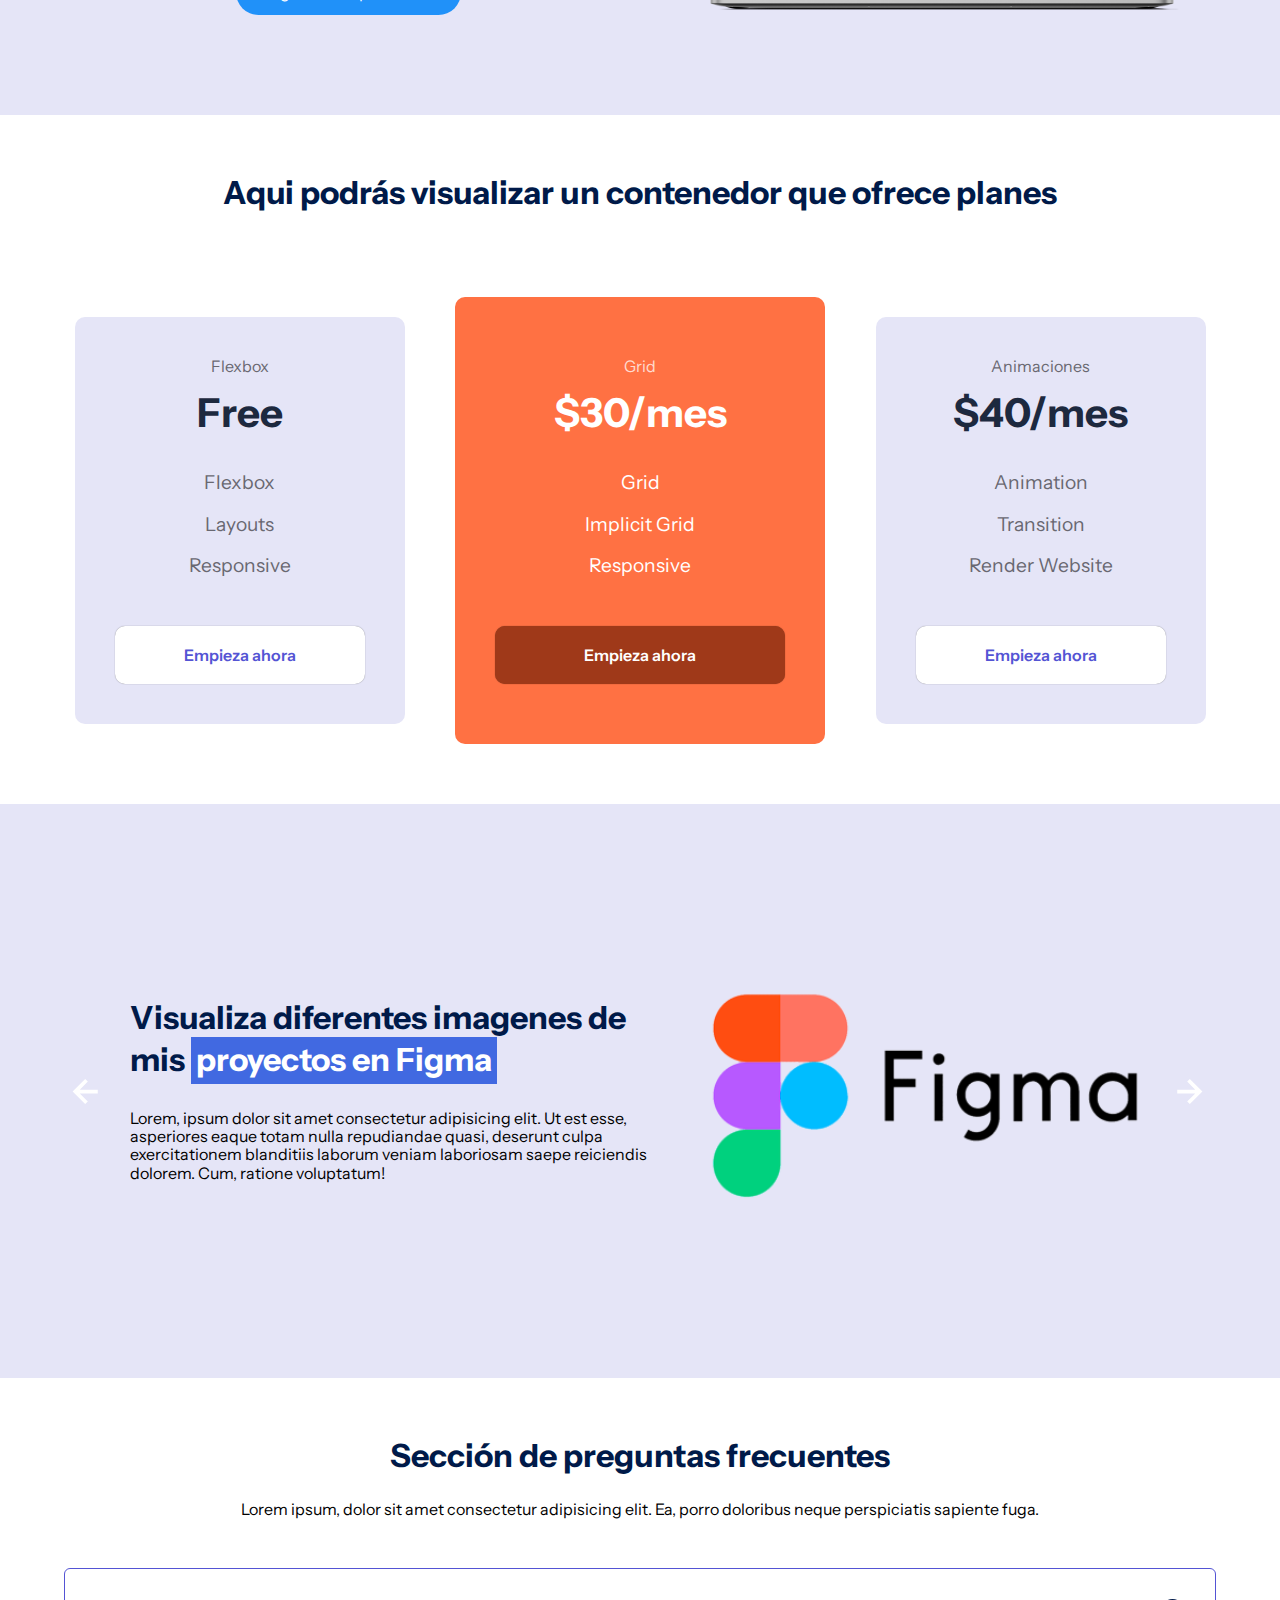
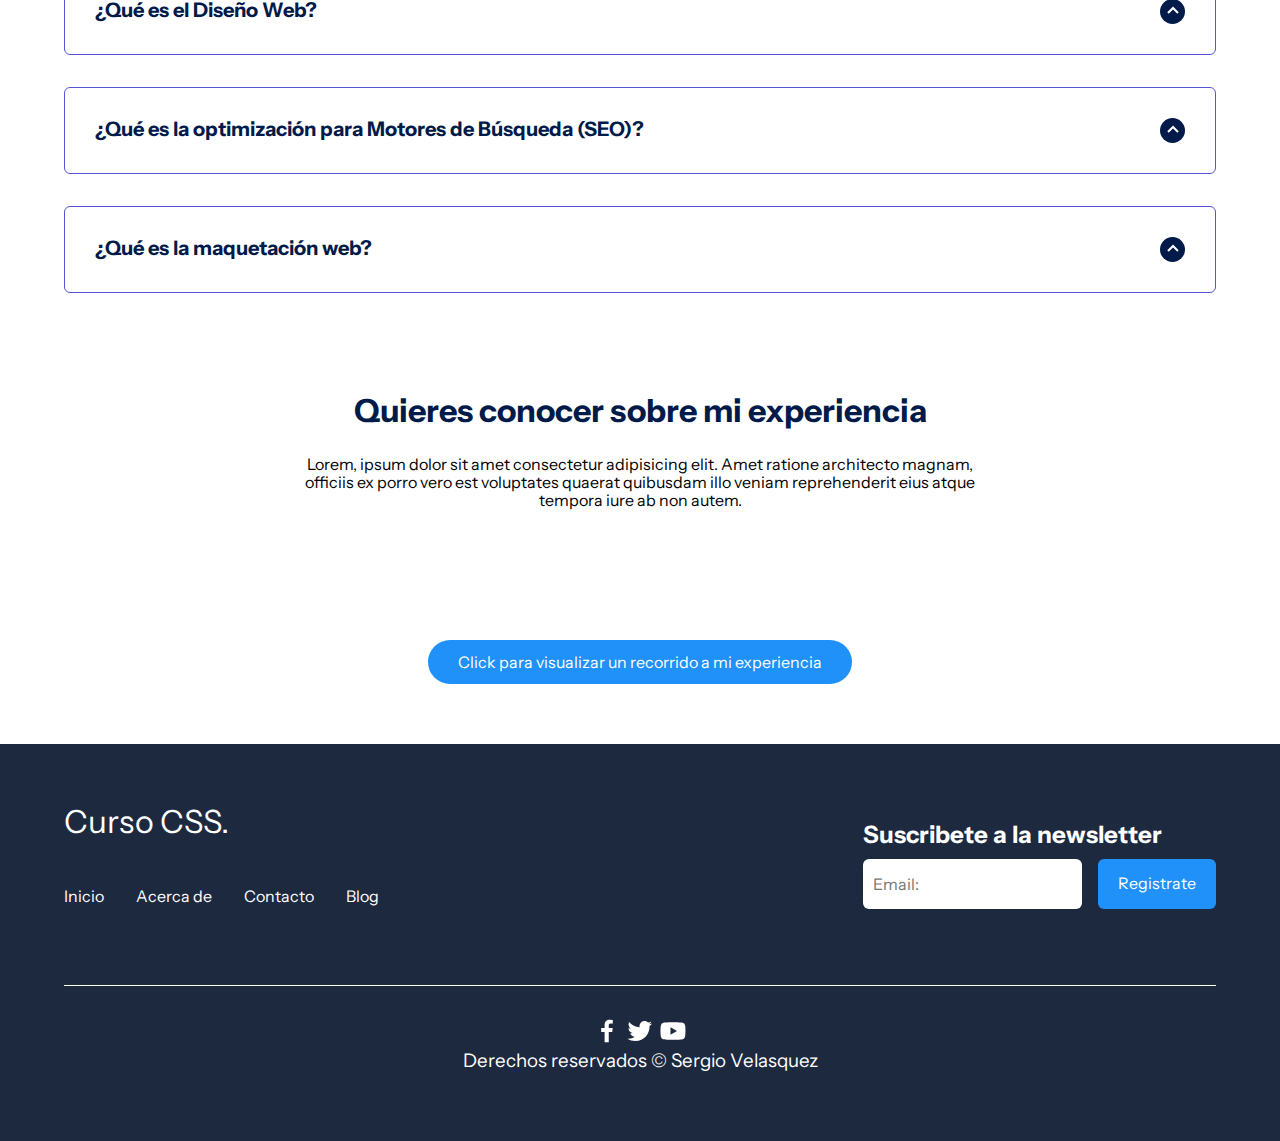
==== commit 4ecfc380: "Corrections" ====
--- a/index.html
+++ b/index.html
@@ -14,7 +14,7 @@
 <!-- Primary Meta Tags -->
 <title>Todo sobre web design</title>
 <meta name="title" content="Todo sobre web design" />
-<meta name="description" content="Sitio personal para demostrar el uso de web design (Html+Js+Css)" />
+<meta name="description" content="Sitio personal para demostrar Web design (Html+Css+Js) y projectos en Figma" />
 
 <!-- Open Graph / Facebook -->
 <meta property="og:type" content="website" />
@@ -35,7 +35,7 @@
 <header class = "hero">
     <nav class="nav container">
         <div class="nav__logo">
-            <h2 class="nav__title">Web Design.</h2>
+            <h2 class="nav__title">Web Design</h2>
         </div>
         <ul class = "nav__link nav__link--menu">
             <li class="nav__items">
@@ -59,16 +59,16 @@
     </nav>
 
     <section class="hero__container container">
-        <h1 class="hero__title">Todo acerca del web design</h1>
-        <p class="hero__paragraph">Lorem ipsum ddfolor sit amet consectetur adipisicing elit. Minima repellendus qui, exercitationem repudiandae enim sapiente itaque perspiciatis ducimus, quis voluptas velit. Impedit animi tempora vel aut soluta aliquam, nulla quis!</p>
-        <a href="#" class="cta">Comienza ahora</a>
+        <h1 class="hero__title">Pagina Web Responsiva</h1>
+        <p class="hero__paragraph">En esta pagina de prueba podras visualizar una pagina web adapatable a diferentes dispositivos, un estilo atractivo y funcional en CSS, imagenes de uso gratuito, imagenes de proyectos realizados en figma.</a>
+            <a href="#section2" class="cta">Comienza ahora</a>
     </section> 
 </header>
 <main>
     <section class="container about">
-        <h2 class="subtitle">¿Qué aprenderás en este curso?</h2>
-        <p class="about__paragraph">Todo lo necesario y obligatorio de CSS, (Flexbox, Grid, Custom properties,
-            Position, Animaciones, Box Model y más)</p>
+        <h2 class="subtitle">¿Qué encontrarás en esta pagina acerca del diseño web?</h2>
+        <p class="about__paragraph">Un esquema Html, CSS, (Flexbox, Grid, Custom properties,
+            Position, Animaciones, Box Model y más), funciones en archivos Javascript</p>
 
         <div class="about__main">
             <article class="about__icons">
@@ -94,14 +94,14 @@
         </div>
     </section>
 
-    <section class="knowledge">
+    <section id="section2" class="knowledge">
         <div class="knowledge__container container">
             <div class="knowledege__texts">
-                <h2 class="subtitle">Curso completo de CSS3. ¡Domina CSS de una vez por todas!</h2>
+                <h2 class="subtitle">Aqui encontrarás un enlace a mi portafolio como desarrollador de videojuegos</h2>
                 <p class="knowledge__paragraph">Lorem ipsum dolor sit, amet consectetur adipisicing elit. Excepturi,
                     aliquam nemo in facere suscipit at delectus unde labore ad officia iste accusantium eaque
                     aperiam laborum est voluptate totam? Modi, obcaecati?</p>
-                <a href="#" class="cta2">Entra al curso</a>
+                <a href="https://sergio19900819.wixsite.com/sergiovelasquez" class="cta2">Ingresa a mi portafolio</a>
             </div>
 
             <figure class="knowledge__picture">
@@ -111,7 +111,7 @@
     </section>
 
     <section class="price container">
-        <h2 class="subtitle">Obten el plan perfecto para aprender</h2>
+        <h2 class="subtitle">Aqui podrás visualizar un contenedor que ofrece planes</h2>
 
         <div class="price__table">
             <div class="price__element">
@@ -165,55 +165,51 @@
 
             <section class="testimony__body testimony__body--show" data-id="1">
                 <div class="testimony__texts">
-                    <h2 class="subtitle">Mi nombre es Jordan Alexander, <span class="testimony__course">estudiante
-                            de CSS.</span></h2>
+                    <h2 class="subtitle">Visualiza diferentes imagenes de mis <span class="testimony__course">proyectos en Figma</span></h2>
                     <p class="testimony__review">Lorem, ipsum dolor sit amet consectetur adipisicing elit. Ut est
                         esse, asperiores eaque totam nulla repudiandae quasi, deserunt culpa exercitationem
                         blanditiis laborum veniam laboriosam saepe reiciendis dolorem. Cum, ratione voluptatum!</p>
                 </div>
 
                 <figure class="testimony__picture">
-                    <img src="./images/computer.jpg" class="testimony__img">
+                    <img src="./images/Figma.png" class="testimony__img">
                 </figure>
             </section>
 
             <section class="testimony__body" data-id="2">
                 <div class="testimony__texts">
-                    <h2 class="subtitle">Mi nombre es Alejandra Perez, <span class="testimony__course">estudiante de
-                            CSS.</span></h2>
+                    <h2 class="subtitle">En esta imagen puedes visualizar el logo creado para esta pagina web</span></h2>
                     <p class="testimony__review">Lorem, ipsum dolor sit amet consectetur adipisicing elit. Ut est
                         esse, asperiores eaque laborum veniam laboriosam saepe reiciendis dolorem. Cum, ratione
                         voluptatum!</p>
                 </div>
 
                 <figure class="testimony__picture">
-                    <img src="./images/Learn.jpg" class="testimony__img">
+                    <img src="./images/CreacionLogo.png" class="testimony__img">
                 </figure>
             </section>
 
             <section class="testimony__body" data-id="3">
                 <div class="testimony__texts">
-                    <h2 class="subtitle">Mi nombre es Karen Arteaga, <span class="testimony__course">estudiante de
-                            CSS.</span></h2>
+                    <h2 class="subtitle">En esta imagen puedes visualizar un recurso digital editado para la seccion anterior</h2>
                     <p class="testimony__review">Lorem, ipsum dolor sit amet consectetur adipisicing elit. Ut est
                         esse, niam laboriosam saepe reiciendis dolorem. Cum, ratione voluptatum!</p>
                 </div>
 
                 <figure class="testimony__picture">
-                    <img src="./images/SEO.jpg" class="testimony__img">
+                    <img src="./images/CreacionImagenes.png" class="testimony__img">
                 </figure>
             </section>
 
             <section class="testimony__body" data-id="4">
                 <div class="testimony__texts">
-                    <h2 class="subtitle">Mi nombre es Kevin Ramirez, <span class="testimony__course">estudiante de
-                            CSS.</span></h2>
+                    <h2 class="subtitle">En esta imagen puedes visualizar un diseño para una aplicación movil y exportado a Android Studio</span></h2>
                     <p class="testimony__review">Lorem, ipsum dolor sit amet consectetur adipisicing elit. Ut est
                         esse, niam laboriosam saepe reiciendis dolorem. Cum, ratione voluptatum!</p>
                 </div>
 
                 <figure class="testimony__picture">
-                    <img src="./images/Diseño Web1.jpg" class="testimony__img">
+                    <img src="./images/CreacionAppmovil.png" class="testimony__img">
                 </figure>
             </section>
 
@@ -223,14 +219,14 @@
     </section>
 
     <section class="questions container">
-        <h2 class="subtitle">Preguntas frecuentes</h2>
+        <h2 class="subtitle">Sección de preguntas frecuentes</h2>
         <p class="questions__paragraph">Lorem ipsum, dolor sit amet consectetur adipisicing elit. Ea, porro
             doloribus neque perspiciatis sapiente fuga.</p>
 
         <section class="questions__container">
             <article class="questions__padding">
                 <div class="questions__answer">
-                    <h3 class="questions__title">¿Qué es CSS?
+                    <h3 class="questions__title">¿Qué es el Diseño Web?
                         <span class="questions__arrow">
                             <img src="./images/arrow.svg" class="questions__img">
                         </span>
@@ -247,7 +243,7 @@
 
             <article class="questions__padding">
                 <div class="questions__answer">
-                    <h3 class="questions__title">¿Qué aprenderé en este curso?
+                    <h3 class="questions__title">¿Qué es la optimización para Motores de Búsqueda (SEO)?
                         <span class="questions__arrow">
                             <img src="./images/arrow.svg" class="questions__img">
                         </span>
@@ -264,7 +260,7 @@
 
             <article class="questions__padding">
                 <div class="questions__answer">
-                    <h3 class="questions__title">¿Qué es CSS GRID?
+                    <h3 class="questions__title">¿Qué es la maquetación web?
                         <span class="questions__arrow">
                             <img src="./images/arrow.svg" class="questions__img">
                         </span>
@@ -281,11 +277,11 @@
         </section>
 
         <section class="questions__offer">
-            <h2 class="subtitle">¿Estas listo para aprender CSS?</h2>
+            <h2 class="subtitle">Quieres conocer sobre mi experiencia</h2>
             <p class="questions__copy">Lorem, ipsum dolor sit amet consectetur adipisicing elit. Amet ratione
                 architecto magnam, officiis ex porro vero est voluptates quaerat quibusdam illo veniam reprehenderit
                 eius atque tempora iure ab non autem.</p>
-            <a href="#" class="cta">Aprende ahora</a>
+            <a href="https://sergio19900819.wixsite.com/sergiovelasquez/blank-2" class="cta">Click para visualizar un recorrido a mi experiencia</a>
         </section>
     </section>
 
--- a/css/estilos.css
+++ b/css/estilos.css
@@ -99,8 +99,7 @@
     align-content: center;
     gap: 4em;
     padding-bottom: 100px;
-    text-align: center;
-    
+    text-align: center; 
 }
 
 .hero__title {
@@ -108,7 +107,7 @@
 }
 
 .hero__paragraph {
-    margin-bottom: 0px;
+    margin-bottom: 20px;
 }
 
 .cta {
@@ -119,6 +118,7 @@
     text-decoration: none;
     padding: 13px 30px;
     border-radius: 32px;
+    margin-top: 100px; /* Ajusta el espacio entre el párrafo y el botón */  
 }
 
 /* About */
@@ -322,9 +322,8 @@
 }
 
 .testimony__img{
-    width: 250px;
-    height: 250px;
-    border-radius: 50%;
+    width: 450px;
+    height: 450px;
     object-fit: cover;
     object-position: 50% 30%;
 }
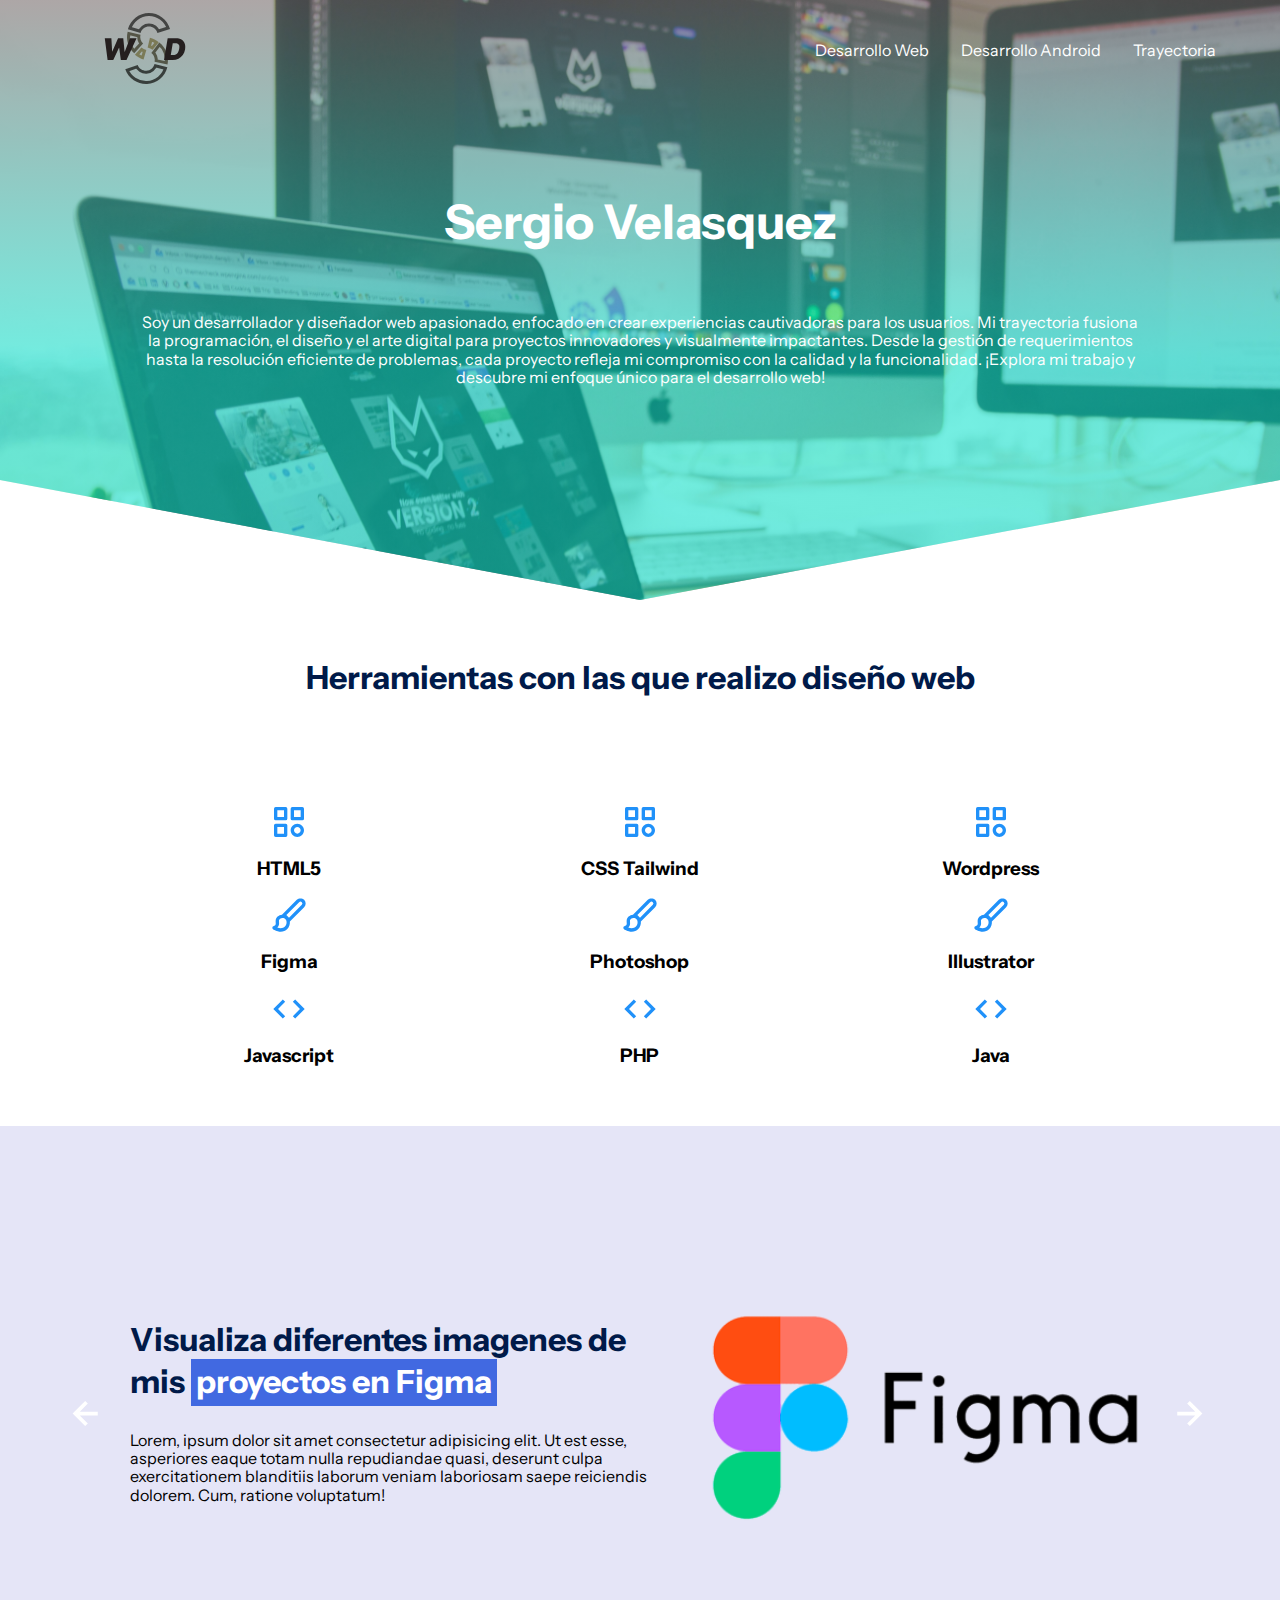
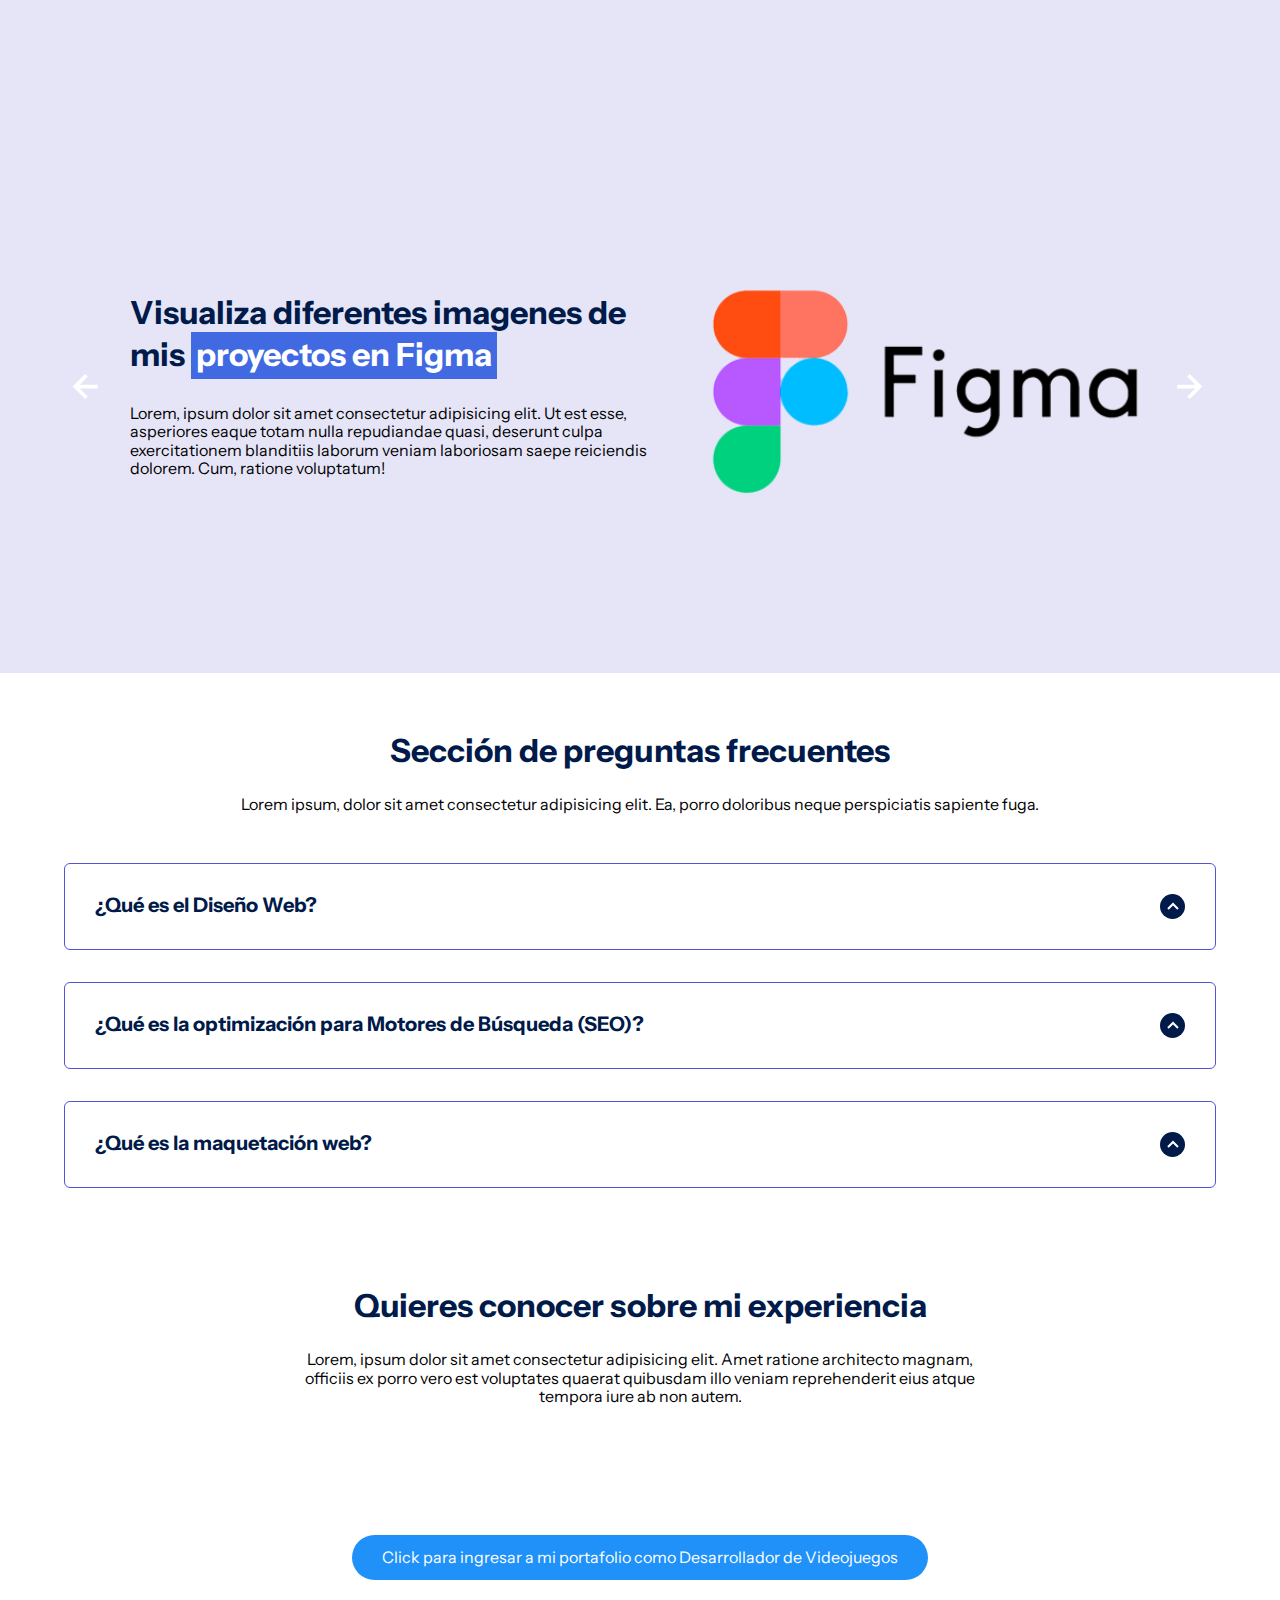
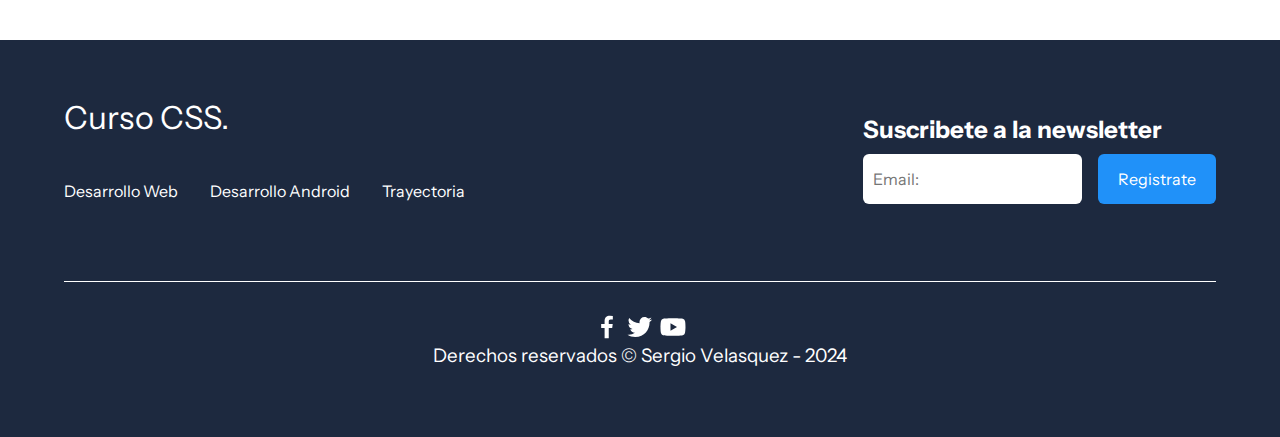
==== commit 83244878: "Index update" ====
--- a/index.html
+++ b/index.html
@@ -5,7 +5,7 @@
 <meta http-equiv="X-UA-Compatible" content="IE=edge">
 <meta name="viewport" content="width=device-width, initial-scale=1.0">
 <title>Web Design</title>
-<link rel="shortcut icon" href="./images/Icon1.png" type="image/x-icon">
+<link rel="shortcut icon" href="./images/Icono2.svg" type="image/x-icon">
 <link rel="stylesheet" href="./css/normalize.css">
 <link rel="stylesheet" href="./css/estilos.css">
 
@@ -21,34 +21,31 @@
 <meta property="og:url" content="https://SergioVelasquez-D.github.io" />
 <meta property="og:title" content="Todo sobre web design" />
 <meta property="og:description" content="Sitio personal para demostrar el uso de web design (Html+Js+Css)" />
-<meta property="og:image" content="https://SergioVelasquez-D.github.io/images/Icon1.png" />
+<meta property="og:image" content="https://SergioVelasquez-D.github.io/images/LogoM" />
 
 <!-- Twitter -->
 <meta property="twitter:card" content="summary_large_image" />
 <meta property="twitter:url" content="https://SergioVelasquez-D.github.io" />
 <meta property="twitter:title" content="Todo sobre web design" />
 <meta property="twitter:description" content="Sitio personal para demostrar el uso de web design (Html+Js+Css)" />
-<meta property="twitter:image" content="https://SergioVelasquez-D.github.io/images/Icon1.png" />
+<meta property="twitter:image" content="https://SergioVelasquez-D.github.io/images/LogoM" />
 
 </head>
 <body>
 <header class = "hero">
     <nav class="nav container">
         <div class="nav__logo">
-            <h2 class="nav__title">Web Design</h2>
+            <img src="./images/Icono3.svg" class="">
         </div>
         <ul class = "nav__link nav__link--menu">
             <li class="nav__items">
-                <a href="#" class="nav__links">Inicio</a>
+                <a href="#" class="nav__links">Desarrollo Web</a>
             </li>
             <li class="nav__items">
-                <a href="#" class="nav__links">Acerca de</a>
+                <a href="#" class="nav__links">Desarrollo Android</a>
             </li>
             <li class="nav__items">
-                <a href="#" class="nav__links">Contacto</a>
-            </li>
-            <li class="nav__items">
-                <a href="#" class="nav__links">Blog</a>
+                <a href="#" class="nav__links">Trayectoria</a>
             </li>
             <img src="./images/close.svg" alt="" class="nav__close">
 
@@ -59,105 +56,144 @@
     </nav>
 
     <section class="hero__container container">
-        <h1 class="hero__title">Pagina Web Responsiva</h1>
-        <p class="hero__paragraph">En esta pagina de prueba podras visualizar una pagina web adapatable a diferentes dispositivos, un estilo atractivo y funcional en CSS, imagenes de uso gratuito, imagenes de proyectos realizados en figma.</a>
-            <a href="#section2" class="cta">Comienza ahora</a>
+        <h1 class="hero__title">Sergio Velasquez</h1>
+        <p class="hero__paragraph">Soy un desarrollador y diseñador web apasionado, enfocado en crear experiencias cautivadoras para los usuarios. Mi trayectoria fusiona la programación, el diseño y el arte digital para proyectos innovadores y visualmente impactantes. Desde la gestión de requerimientos hasta la resolución eficiente de problemas, cada proyecto refleja mi compromiso con la calidad y la funcionalidad. ¡Explora mi trabajo y descubre mi enfoque único para el desarrollo web!</p>
     </section> 
 </header>
 <main>
     <section class="container about">
-        <h2 class="subtitle">¿Qué encontrarás en esta pagina acerca del diseño web?</h2>
-        <p class="about__paragraph">Un esquema Html, CSS, (Flexbox, Grid, Custom properties,
-            Position, Animaciones, Box Model y más), funciones en archivos Javascript</p>
+        <h2 class="subtitle">Herramientas con las que realizo diseño web</h2>
+        <!--  <p class="about__paragraph">Un esquema Html, CSS, (Flexbox, Grid, Custom properties,
+            Position, Animaciones, Box Model y más), funciones en archivos Javascript</p>-->
 
         <div class="about__main">
             <article class="about__icons">
                 <img src="./images/shapes.svg" class="about__icon">
-                <h3 class="about__title">CSS Layouts</h3>
-                <p class="about__paragrah">Lorem ipsum dolor sit amet consectetur, adipisicing elit. Quae tempore
-                    porro eius facilis?</p>
+                <h3 class="about__title">HTML5</h3>
+               <!-- <p class="about__paragrah">Lorem ipsum dolor sit amet consectetur, adipisicing elit. Quae tempore
+                    porro eius facilis?</p> -->
+            </article>
+
+            <article class="about__icons">
+                <img src="./images/shapes.svg" class="about__icon">
+                <h3 class="about__title">CSS Tailwind</h3>
+               <!-- <p class="about__paragrah">Lorem ipsum dolor sit amet consectetur, adipisicing elit. Quae tempore
+                    porro eius facilis?</p> -->
+            </article>
+
+            <article class="about__icons">
+                <img src="./images/shapes.svg" class="about__icon">
+                <h3 class="about__title">Wordpress</h3>
+              <!--  <p class="about__paragrah">Lorem ipsum dolor sit amet consectetur, adipisicing elit. Quae tempore
+                    porro eius facilis?</p> -->
             </article>
 
             <article class="about__icons">
                 <img src="./images/paint.svg" class="about__icon">
-                <h3 class="about__title">Animaciones</h3>
-                <p class="about__paragrah">Lorem ipsum dolor sit amet consectetur, adipisicing elit. Quae tempore
-                    porro eius facilis?</p>
-            </article>
+                <h3 class="about__title">Figma</h3>
+               <!-- <p class="about__paragrah">Lorem ipsum dolor sit amet consectetur, adipisicing elit. Quae tempore
+                    porro eius facilis?</p> -->
+            </article>
+
+            <article class="about__icons">
+                <img src="./images/paint.svg" class="about__icon">
+                <h3 class="about__title">Photoshop</h3>
+               <!-- <p class="about__paragrah">Lorem ipsum dolor sit amet consectetur, adipisicing elit. Quae tempore
+                    porro eius facilis?</p> -->
+            </article>
+
+            <article class="about__icons">
+                <img src="./images/paint.svg" class="about__icon">
+                <h3 class="about__title">Illustrator</h3>
+              <!--  <p class="about__paragrah">Lorem ipsum dolor sit amet consectetur, adipisicing elit. Quae tempore
+                    porro eius facilis?</p> -->
+            </article>
+
 
             <article class="about__icons">
                 <img src="./images/code.svg" class="about__icon">
-                <h3 class="about__title">Sass</h3>
-                <p class="about__paragrah">Lorem ipsum dolor sit amet consectetur, adipisicing elit. Quae tempore
-                    porro eius facilis?</p>
-            </article>
-        </div>
-    </section>
-
-    <section id="section2" class="knowledge">
-        <div class="knowledge__container container">
-            <div class="knowledege__texts">
-                <h2 class="subtitle">Aqui encontrarás un enlace a mi portafolio como desarrollador de videojuegos</h2>
-                <p class="knowledge__paragraph">Lorem ipsum dolor sit, amet consectetur adipisicing elit. Excepturi,
-                    aliquam nemo in facere suscipit at delectus unde labore ad officia iste accusantium eaque
-                    aperiam laborum est voluptate totam? Modi, obcaecati?</p>
-                <a href="https://sergio19900819.wixsite.com/sergiovelasquez" class="cta2">Ingresa a mi portafolio</a>
-            </div>
-
-            <figure class="knowledge__picture">
-                <img src="./images/ComputerDESIGNPNG.png" class="knowledge__img">
-            </figure>
-        </div>
-    </section>
-
-    <section class="price container">
-        <h2 class="subtitle">Aqui podrás visualizar un contenedor que ofrece planes</h2>
-
-        <div class="price__table">
-            <div class="price__element">
-                <p class="price__name">Flexbox</p>
-                <h3 class="price__price">Free</h3>
-
-                <div class="price__items">
-                    <p class="price__features">Flexbox</p>
-                    <p class="price__features">Layouts</p>
-                    <p class="price__features">Responsive</p>
-                </div>
-
-                <a href="#" class="price__cta">Empieza ahora</a>
-            </div>
-
-
-            <div class="price__element price__element--best">
-                <p class="price__name">Grid</p>
-                <h3 class="price__price">$30/mes</h3>
-
-                <div class="price__items">
-                    <p class="price__features">Grid</p>
-                    <p class="price__features">Implicit Grid</p>
-                    <p class="price__features">Responsive</p>
-                </div>
-
-                <a href="#" class="price__cta">Empieza ahora</a>
-            </div>
-
-
-            <div class="price__element">
-                <p class="price__name">Animaciones</p>
-                <h3 class="price__price">$40/mes</h3>
-
-                <div class="price__items">
-                    <p class="price__features">Animation</p>
-                    <p class="price__features">Transition</p>
-                    <p class="price__features">Render Website</p>
-                </div>
-
-                <a href="#" class="price__cta">Empieza ahora</a>
-            </div>
-
-
-        </div>
-    </section>
+                <h3 class="about__title">Javascript</h3>
+               <!-- <p class="about__paragrah">Lorem ipsum dolor sit amet consectetur, adipisicing elit. Quae tempore
+                    porro eius facilis?</p> -->
+            </article>
+
+            <article class="about__icons">
+                <img src="./images/code.svg" class="about__icon">
+                <h3 class="about__title">PHP</h3>
+               <!-- <p class="about__paragrah">Lorem ipsum dolor sit amet consectetur, adipisicing elit. Quae tempore
+                    porro eius facilis?</p> -->
+            </article>
+
+            <article class="about__icons">
+                <img src="./images/code.svg" class="about__icon">
+                <h3 class="about__title">Java</h3>
+               <!-- <p class="about__paragrah">Lorem ipsum dolor sit amet consectetur, adipisicing elit. Quae tempore
+                    porro eius facilis?</p> -->
+            </article>
+
+        </div>
+    </section>
+
+    <section class="testimony">
+        <div class="testimony__container container">
+            <img src="./images/leftarrow.svg" class="testimony__arrow" id="before">
+
+            <section class="testimony__body testimony__body--show" data-id="1">
+                <div class="testimony__texts">
+                    <h2 class="subtitle">Visualiza diferentes imagenes de mis <span class="testimony__course">proyectos en Figma</span></h2>
+                    <p class="testimony__review">Lorem, ipsum dolor sit amet consectetur adipisicing elit. Ut est
+                        esse, asperiores eaque totam nulla repudiandae quasi, deserunt culpa exercitationem
+                        blanditiis laborum veniam laboriosam saepe reiciendis dolorem. Cum, ratione voluptatum!</p>
+                </div>
+
+                <figure class="testimony__picture">
+                    <img src="./images/Figma.png" class="testimony__img">
+                </figure>
+            </section>
+
+            <section class="testimony__body" data-id="2">
+                <div class="testimony__texts">
+                    <h2 class="subtitle">En esta imagen puedes visualizar el logo creado para esta pagina web</span></h2>
+                    <p class="testimony__review">Lorem, ipsum dolor sit amet consectetur adipisicing elit. Ut est
+                        esse, asperiores eaque laborum veniam laboriosam saepe reiciendis dolorem. Cum, ratione
+                        voluptatum!</p>
+                </div>
+
+                <figure class="testimony__picture">
+                    <img src="./images/CreacionLogo.png" class="testimony__img">
+                </figure>
+            </section>
+
+            <section class="testimony__body" data-id="3">
+                <div class="testimony__texts">
+                    <h2 class="subtitle">En esta imagen puedes visualizar un recurso digital editado para la seccion anterior</h2>
+                    <p class="testimony__review">Lorem, ipsum dolor sit amet consectetur adipisicing elit. Ut est
+                        esse, niam laboriosam saepe reiciendis dolorem. Cum, ratione voluptatum!</p>
+                </div>
+
+                <figure class="testimony__picture">
+                    <img src="./images/CreacionImagenes.png" class="testimony__img">
+                </figure>
+            </section>
+
+            <section class="testimony__body" data-id="4">
+                <div class="testimony__texts">
+                    <h2 class="subtitle">En esta imagen puedes visualizar un diseño para una aplicación movil y exportado a Android Studio</span></h2>
+                    <p class="testimony__review">Lorem, ipsum dolor sit amet consectetur adipisicing elit. Ut est
+                        esse, niam laboriosam saepe reiciendis dolorem. Cum, ratione voluptatum!</p>
+                </div>
+
+                <figure class="testimony__picture">
+                    <img src="./images/CreacionAppmovil.png" class="testimony__img">
+                </figure>
+            </section>
+
+
+            <img src="./images/rigtharrow.svg" class="testimony__arrow" id="next">
+        </div>
+    </section>
+
+    
 
     <section class="testimony">
         <div class="testimony__container container">
@@ -281,7 +317,7 @@
             <p class="questions__copy">Lorem, ipsum dolor sit amet consectetur adipisicing elit. Amet ratione
                 architecto magnam, officiis ex porro vero est voluptates quaerat quibusdam illo veniam reprehenderit
                 eius atque tempora iure ab non autem.</p>
-            <a href="https://sergio19900819.wixsite.com/sergiovelasquez/blank-2" class="cta">Click para visualizar un recorrido a mi experiencia</a>
+            <a href="https://sergio19900819.wixsite.com/sergiovelasquez/blank-2" class="cta">Click para ingresar a mi portafolio como Desarrollador de Videojuegos</a>
         </section>
     </section>
 
@@ -294,16 +330,13 @@
 
             <ul class="nav__link nav__link--footer">
                 <li class="nav__items">
-                    <a href="#" class="nav__links">Inicio</a>
+                    <a href="#" class="nav__links">Desarrollo Web</a>
                 </li>
                 <li class="nav__items">
-                    <a href="#" class="nav__links">Acerca de</a>
+                    <a href="#" class="nav__links">Desarrollo Android</a>
                 </li>
                 <li class="nav__items">
-                    <a href="#" class="nav__links">Contacto</a>
-                </li>
-                <li class="nav__items">
-                    <a href="#" class="nav__links">Blog</a>
+                    <a href="#" class="nav__links">Trayectoria</a>
                 </li>
             </ul>
         </nav>
@@ -324,7 +357,7 @@
             <a href="#" class="footer__icons"><img src="./images/youtube.svg" class="footer__img"></a>
         </div>
 
-        <h3 class="footer__copyright">Derechos reservados &copy; Sergio Velasquez</h3>
+        <h3 class="footer__copyright">Derechos reservados &copy; Sergio Velasquez - 2024</h3>
     </section>
 </footer>
 <script src="./js/slider.js"></script>
--- a/css/estilos.css
+++ b/css/estilos.css
@@ -21,7 +21,7 @@
     width: 100%;
     height: 100vh;
     min-height: 600px;
-    max-height: 800px;
+    max-height: 600px;
     position: relative;
     display: grid;
     grid-template-rows: 100px 1fr;
@@ -35,7 +35,7 @@
     left: 0;
     width: 100%;
     height: 100%;
-    background-image: linear-gradient(180deg, #0000008c 0%, #09e8d18c 100%), url('../images/WebDesign.jpg');
+    background-image: linear-gradient(180deg, #7165658c 0%, #09e8d18c 60%), url('../images/WebDesign.jpg');
     background-size: cover;
     clip-path: polygon(0 0, 100% 0, 100% 80%, 50% 100%, 0 80%);
     z-index: -1;
@@ -92,7 +92,7 @@
 /* Hero container */
 
 .hero__container {
-    max-width: 800px;
+    max-width: 1000px;
     --padding-container: 0;
     display: grid;
     grid-auto-rows: max-content;
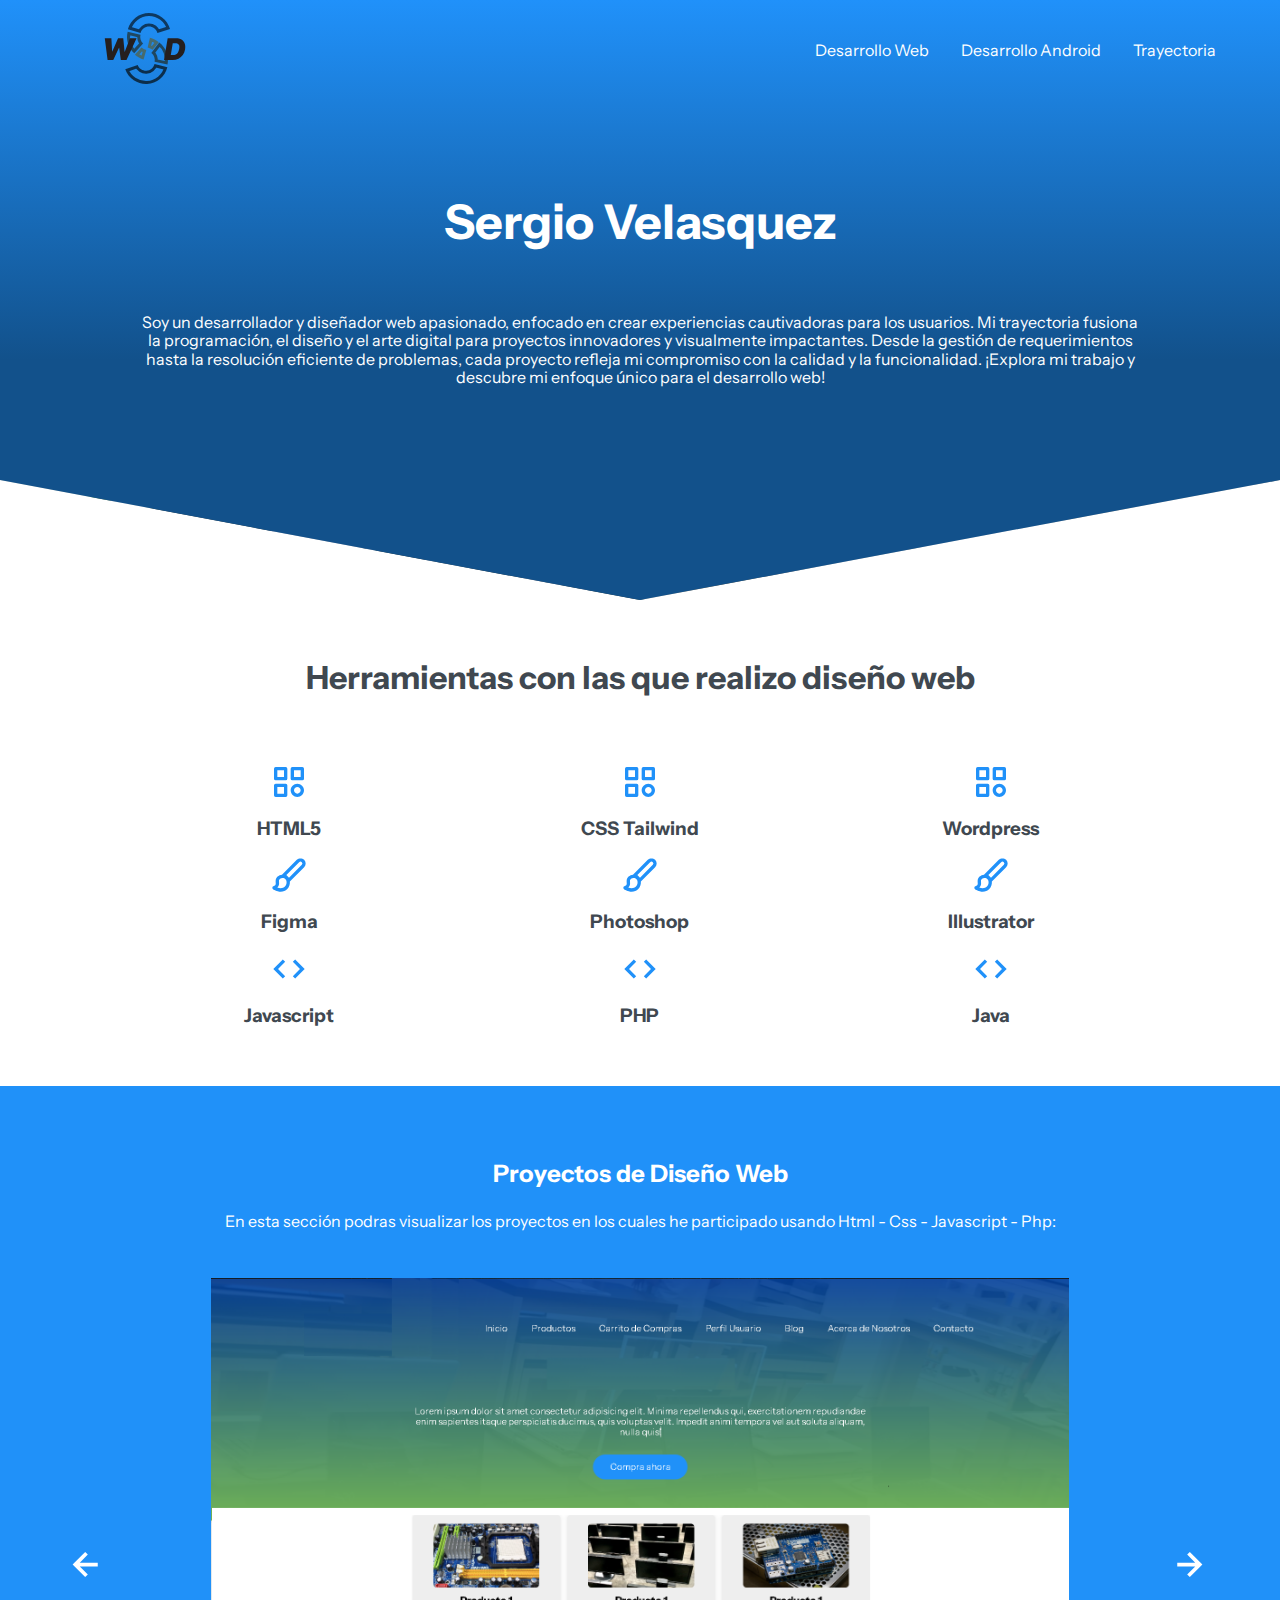
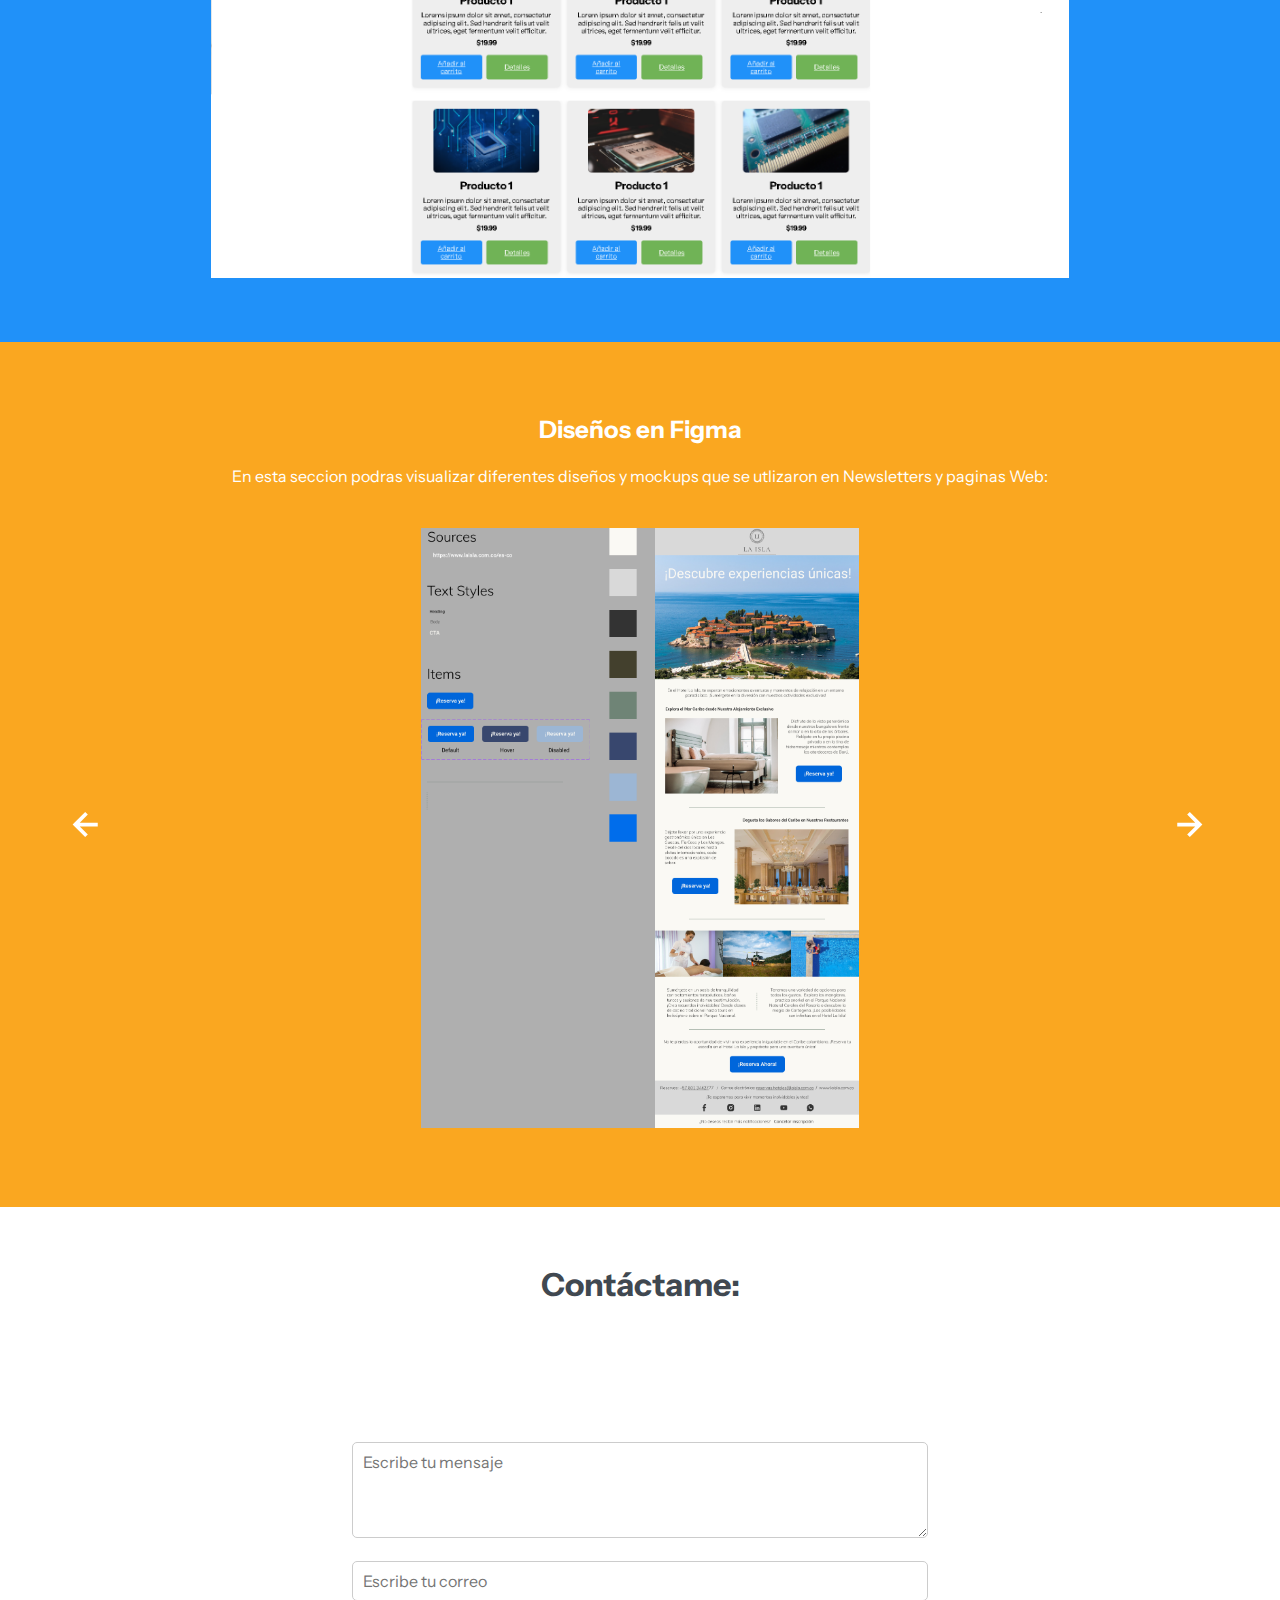
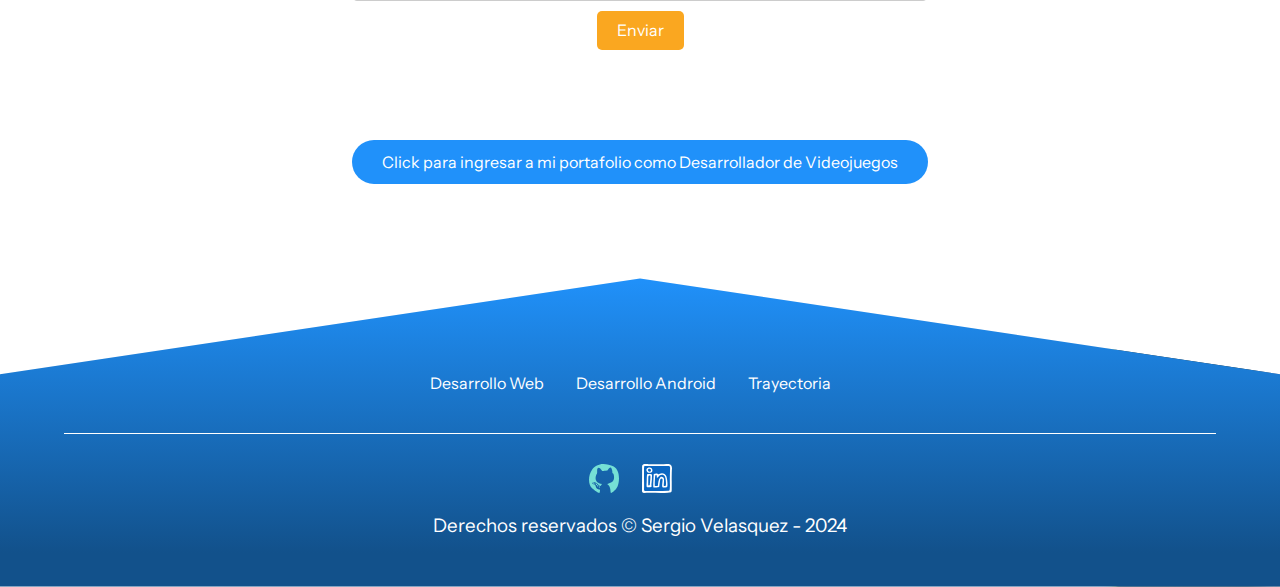
==== commit d3585789: "commit test" ====
--- a/index.html
+++ b/index.html
@@ -1,367 +1,340 @@
 <!DOCTYPE html>
 <html lang="es">
-<head>
-<meta charset="UTF-8">
-<meta http-equiv="X-UA-Compatible" content="IE=edge">
-<meta name="viewport" content="width=device-width, initial-scale=1.0">
-<title>Web Design</title>
-<link rel="shortcut icon" href="./images/Icono2.svg" type="image/x-icon">
-<link rel="stylesheet" href="./css/normalize.css">
-<link rel="stylesheet" href="./css/estilos.css">
-
-<meta name="theme-color" content="#2091F9">
-
-<!-- Primary Meta Tags -->
-<title>Todo sobre web design</title>
-<meta name="title" content="Todo sobre web design" />
-<meta name="description" content="Sitio personal para demostrar Web design (Html+Css+Js) y projectos en Figma" />
-
-<!-- Open Graph / Facebook -->
-<meta property="og:type" content="website" />
-<meta property="og:url" content="https://SergioVelasquez-D.github.io" />
-<meta property="og:title" content="Todo sobre web design" />
-<meta property="og:description" content="Sitio personal para demostrar el uso de web design (Html+Js+Css)" />
-<meta property="og:image" content="https://SergioVelasquez-D.github.io/images/LogoM" />
-
-<!-- Twitter -->
-<meta property="twitter:card" content="summary_large_image" />
-<meta property="twitter:url" content="https://SergioVelasquez-D.github.io" />
-<meta property="twitter:title" content="Todo sobre web design" />
-<meta property="twitter:description" content="Sitio personal para demostrar el uso de web design (Html+Js+Css)" />
-<meta property="twitter:image" content="https://SergioVelasquez-D.github.io/images/LogoM" />
-
-</head>
-<body>
-<header class = "hero">
-    <nav class="nav container">
+  <head>
+    <meta charset="UTF-8" />
+    <meta http-equiv="X-UA-Compatible" content="IE=edge" />
+    <meta name="viewport" content="width=device-width, initial-scale=1.0" />
+    <title>Web Design</title>
+    <link rel="shortcut icon" href="./images/Icono2.svg" type="image/x-icon" />
+    <link rel="stylesheet" href="./css/normalize.css" />
+    <link rel="stylesheet" href="./css/estilos.css" />
+
+    <meta name="theme-color" content="#2091F9" />
+
+    <!-- Primary Meta Tags -->
+    <title>Todo sobre web design</title>
+    <meta name="title" content="Todo sobre web design" />
+    <meta
+      name="description"
+      content="Sitio personal para demostrar Web design (Html+Css+Js) y projectos en Figma"
+    />
+
+    <!-- Open Graph / Facebook -->
+    <meta property="og:type" content="website" />
+    <meta property="og:url" content="https://SergioVelasquez-D.github.io" />
+    <meta property="og:title" content="Todo sobre web design" />
+    <meta
+      property="og:description"
+      content="Sitio personal para demostrar el uso de web design (Html+Js+Css)"
+    />
+    <meta
+      property="og:image"
+      content="https://SergioVelasquez-D.github.io/images/LogoM"
+    />
+
+    <!-- Twitter -->
+    <meta property="twitter:card" content="summary_large_image" />
+    <meta
+      property="twitter:url"
+      content="https://SergioVelasquez-D.github.io"
+    />
+    <meta property="twitter:title" content="Todo sobre web design" />
+    <meta
+      property="twitter:description"
+      content="Sitio personal para demostrar el uso de web design (Html+Js+Css)"
+    />
+    <meta
+      property="twitter:image"
+      content="https://SergioVelasquez-D.github.io/images/LogoM"
+    />
+  </head>
+  <body>
+    <header class="hero">
+      <nav class="nav container">
         <div class="nav__logo">
-            <img src="./images/Icono3.svg" class="">
-        </div>
-        <ul class = "nav__link nav__link--menu">
-            <li class="nav__items">
-                <a href="#" class="nav__links">Desarrollo Web</a>
-            </li>
-            <li class="nav__items">
-                <a href="#" class="nav__links">Desarrollo Android</a>
-            </li>
-            <li class="nav__items">
-                <a href="#" class="nav__links">Trayectoria</a>
-            </li>
-            <img src="./images/close.svg" alt="" class="nav__close">
-
+          <img src="./images/Icono3.svg" class="" />
+        </div>
+        <ul class="nav__link nav__link--menu">
+          <li class="nav__items">
+            <a href="#" class="nav__links">Desarrollo Web</a>
+          </li>
+          <li class="nav__items">
+            <a href="#" class="nav__links">Desarrollo Android</a>
+          </li>
+          <li class="nav__items">
+            <a href="#" class="nav__links">Trayectoria</a>
+          </li>
+          <img src="./images/close.svg" alt="" class="nav__close" />
         </ul>
         <div class="nav__menu">
-            <img src="./images/menu.svg" alt="" class="nav__img">
-        </div>
-    </nav>
-
-    <section class="hero__container container">
+          <img src="./images/menu.svg" alt="" class="nav__img" />
+        </div>
+      </nav>
+
+      <section class="hero__container container">
         <h1 class="hero__title">Sergio Velasquez</h1>
-        <p class="hero__paragraph">Soy un desarrollador y diseñador web apasionado, enfocado en crear experiencias cautivadoras para los usuarios. Mi trayectoria fusiona la programación, el diseño y el arte digital para proyectos innovadores y visualmente impactantes. Desde la gestión de requerimientos hasta la resolución eficiente de problemas, cada proyecto refleja mi compromiso con la calidad y la funcionalidad. ¡Explora mi trabajo y descubre mi enfoque único para el desarrollo web!</p>
-    </section> 
-</header>
-<main>
-    <section class="container about">
+        <p class="hero__paragraph">
+          Soy un desarrollador y diseñador web apasionado, enfocado en crear
+          experiencias cautivadoras para los usuarios. Mi trayectoria fusiona la
+          programación, el diseño y el arte digital para proyectos innovadores y
+          visualmente impactantes. Desde la gestión de requerimientos hasta la
+          resolución eficiente de problemas, cada proyecto refleja mi compromiso
+          con la calidad y la funcionalidad. ¡Explora mi trabajo y descubre mi
+          enfoque único para el desarrollo web!
+        </p>
+      </section>
+    </header>
+    <main>
+      <section class="container about">
         <h2 class="subtitle">Herramientas con las que realizo diseño web</h2>
         <!--  <p class="about__paragraph">Un esquema Html, CSS, (Flexbox, Grid, Custom properties,
             Position, Animaciones, Box Model y más), funciones en archivos Javascript</p>-->
 
         <div class="about__main">
-            <article class="about__icons">
-                <img src="./images/shapes.svg" class="about__icon">
-                <h3 class="about__title">HTML5</h3>
-               <!-- <p class="about__paragrah">Lorem ipsum dolor sit amet consectetur, adipisicing elit. Quae tempore
-                    porro eius facilis?</p> -->
-            </article>
-
-            <article class="about__icons">
-                <img src="./images/shapes.svg" class="about__icon">
-                <h3 class="about__title">CSS Tailwind</h3>
-               <!-- <p class="about__paragrah">Lorem ipsum dolor sit amet consectetur, adipisicing elit. Quae tempore
-                    porro eius facilis?</p> -->
-            </article>
-
-            <article class="about__icons">
-                <img src="./images/shapes.svg" class="about__icon">
-                <h3 class="about__title">Wordpress</h3>
-              <!--  <p class="about__paragrah">Lorem ipsum dolor sit amet consectetur, adipisicing elit. Quae tempore
-                    porro eius facilis?</p> -->
-            </article>
-
-            <article class="about__icons">
-                <img src="./images/paint.svg" class="about__icon">
-                <h3 class="about__title">Figma</h3>
-               <!-- <p class="about__paragrah">Lorem ipsum dolor sit amet consectetur, adipisicing elit. Quae tempore
-                    porro eius facilis?</p> -->
-            </article>
-
-            <article class="about__icons">
-                <img src="./images/paint.svg" class="about__icon">
-                <h3 class="about__title">Photoshop</h3>
-               <!-- <p class="about__paragrah">Lorem ipsum dolor sit amet consectetur, adipisicing elit. Quae tempore
-                    porro eius facilis?</p> -->
-            </article>
-
-            <article class="about__icons">
-                <img src="./images/paint.svg" class="about__icon">
-                <h3 class="about__title">Illustrator</h3>
-              <!--  <p class="about__paragrah">Lorem ipsum dolor sit amet consectetur, adipisicing elit. Quae tempore
-                    porro eius facilis?</p> -->
-            </article>
-
-
-            <article class="about__icons">
-                <img src="./images/code.svg" class="about__icon">
-                <h3 class="about__title">Javascript</h3>
-               <!-- <p class="about__paragrah">Lorem ipsum dolor sit amet consectetur, adipisicing elit. Quae tempore
-                    porro eius facilis?</p> -->
-            </article>
-
-            <article class="about__icons">
-                <img src="./images/code.svg" class="about__icon">
-                <h3 class="about__title">PHP</h3>
-               <!-- <p class="about__paragrah">Lorem ipsum dolor sit amet consectetur, adipisicing elit. Quae tempore
-                    porro eius facilis?</p> -->
-            </article>
-
-            <article class="about__icons">
-                <img src="./images/code.svg" class="about__icon">
-                <h3 class="about__title">Java</h3>
-               <!-- <p class="about__paragrah">Lorem ipsum dolor sit amet consectetur, adipisicing elit. Quae tempore
-                    porro eius facilis?</p> -->
-            </article>
-
-        </div>
-    </section>
-
-    <section class="testimony">
+          <article class="about__icons">
+            <img src="./images/shapes.svg" class="about__icon" />
+            <h3 class="about__title">HTML5</h3>
+            <!-- <p class="about__paragrah">Lorem ipsum dolor sit amet consectetur, adipisicing elit. Quae tempore
+                    porro eius facilis?</p> -->
+          </article>
+
+          <article class="about__icons">
+            <img src="./images/shapes.svg" class="about__icon" />
+            <h3 class="about__title">CSS Tailwind</h3>
+            <!-- <p class="about__paragrah">Lorem ipsum dolor sit amet consectetur, adipisicing elit. Quae tempore
+                    porro eius facilis?</p> -->
+          </article>
+
+          <article class="about__icons">
+            <img src="./images/shapes.svg" class="about__icon" />
+            <h3 class="about__title">Wordpress</h3>
+            <!--  <p class="about__paragrah">Lorem ipsum dolor sit amet consectetur, adipisicing elit. Quae tempore
+                    porro eius facilis?</p> -->
+          </article>
+
+          <article class="about__icons">
+            <img src="./images/paint.svg" class="about__icon" />
+            <h3 class="about__title">Figma</h3>
+            <!-- <p class="about__paragrah">Lorem ipsum dolor sit amet consectetur, adipisicing elit. Quae tempore
+                    porro eius facilis?</p> -->
+          </article>
+
+          <article class="about__icons">
+            <img src="./images/paint.svg" class="about__icon" />
+            <h3 class="about__title">Photoshop</h3>
+            <!-- <p class="about__paragrah">Lorem ipsum dolor sit amet consectetur, adipisicing elit. Quae tempore
+                    porro eius facilis?</p> -->
+          </article>
+
+          <article class="about__icons">
+            <img src="./images/paint.svg" class="about__icon" />
+            <h3 class="about__title">Illustrator</h3>
+            <!--  <p class="about__paragrah">Lorem ipsum dolor sit amet consectetur, adipisicing elit. Quae tempore
+                    porro eius facilis?</p> -->
+          </article>
+
+          <article class="about__icons">
+            <img src="./images/code.svg" class="about__icon" />
+            <h3 class="about__title">Javascript</h3>
+            <!-- <p class="about__paragrah">Lorem ipsum dolor sit amet consectetur, adipisicing elit. Quae tempore
+                    porro eius facilis?</p> -->
+          </article>
+
+          <article class="about__icons">
+            <img src="./images/code.svg" class="about__icon" />
+            <h3 class="about__title">PHP</h3>
+            <!-- <p class="about__paragrah">Lorem ipsum dolor sit amet consectetur, adipisicing elit. Quae tempore
+                    porro eius facilis?</p> -->
+          </article>
+
+          <article class="about__icons">
+            <img src="./images/code.svg" class="about__icon" />
+            <h3 class="about__title">Java</h3>
+            <!-- <p class="about__paragrah">Lorem ipsum dolor sit amet consectetur, adipisicing elit. Quae tempore
+                    porro eius facilis?</p> -->
+          </article>
+        </div>
+      </section>
+
+      <section class="testimony">
+        <h2 class="testimony__tittle">Proyectos de Diseño Web</h2>
+        <p class="testimony__paragraph">
+          En esta sección podras visualizar los proyectos en los cuales he
+          participado usando Html - Css - Javascript - Php:
+        </p>
         <div class="testimony__container container">
-            <img src="./images/leftarrow.svg" class="testimony__arrow" id="before">
-
-            <section class="testimony__body testimony__body--show" data-id="1">
-                <div class="testimony__texts">
-                    <h2 class="subtitle">Visualiza diferentes imagenes de mis <span class="testimony__course">proyectos en Figma</span></h2>
-                    <p class="testimony__review">Lorem, ipsum dolor sit amet consectetur adipisicing elit. Ut est
-                        esse, asperiores eaque totam nulla repudiandae quasi, deserunt culpa exercitationem
-                        blanditiis laborum veniam laboriosam saepe reiciendis dolorem. Cum, ratione voluptatum!</p>
-                </div>
-
-                <figure class="testimony__picture">
-                    <img src="./images/Figma.png" class="testimony__img">
-                </figure>
-            </section>
-
-            <section class="testimony__body" data-id="2">
-                <div class="testimony__texts">
-                    <h2 class="subtitle">En esta imagen puedes visualizar el logo creado para esta pagina web</span></h2>
-                    <p class="testimony__review">Lorem, ipsum dolor sit amet consectetur adipisicing elit. Ut est
-                        esse, asperiores eaque laborum veniam laboriosam saepe reiciendis dolorem. Cum, ratione
-                        voluptatum!</p>
-                </div>
-
-                <figure class="testimony__picture">
-                    <img src="./images/CreacionLogo.png" class="testimony__img">
-                </figure>
-            </section>
-
-            <section class="testimony__body" data-id="3">
-                <div class="testimony__texts">
-                    <h2 class="subtitle">En esta imagen puedes visualizar un recurso digital editado para la seccion anterior</h2>
-                    <p class="testimony__review">Lorem, ipsum dolor sit amet consectetur adipisicing elit. Ut est
-                        esse, niam laboriosam saepe reiciendis dolorem. Cum, ratione voluptatum!</p>
-                </div>
-
-                <figure class="testimony__picture">
-                    <img src="./images/CreacionImagenes.png" class="testimony__img">
-                </figure>
-            </section>
-
-            <section class="testimony__body" data-id="4">
-                <div class="testimony__texts">
-                    <h2 class="subtitle">En esta imagen puedes visualizar un diseño para una aplicación movil y exportado a Android Studio</span></h2>
-                    <p class="testimony__review">Lorem, ipsum dolor sit amet consectetur adipisicing elit. Ut est
-                        esse, niam laboriosam saepe reiciendis dolorem. Cum, ratione voluptatum!</p>
-                </div>
-
-                <figure class="testimony__picture">
-                    <img src="./images/CreacionAppmovil.png" class="testimony__img">
-                </figure>
-            </section>
-
-
-            <img src="./images/rigtharrow.svg" class="testimony__arrow" id="next">
-        </div>
-    </section>
-
-    
-
-    <section class="testimony">
-        <div class="testimony__container container">
-            <img src="./images/leftarrow.svg" class="testimony__arrow" id="before">
-
-            <section class="testimony__body testimony__body--show" data-id="1">
-                <div class="testimony__texts">
-                    <h2 class="subtitle">Visualiza diferentes imagenes de mis <span class="testimony__course">proyectos en Figma</span></h2>
-                    <p class="testimony__review">Lorem, ipsum dolor sit amet consectetur adipisicing elit. Ut est
-                        esse, asperiores eaque totam nulla repudiandae quasi, deserunt culpa exercitationem
-                        blanditiis laborum veniam laboriosam saepe reiciendis dolorem. Cum, ratione voluptatum!</p>
-                </div>
-
-                <figure class="testimony__picture">
-                    <img src="./images/Figma.png" class="testimony__img">
-                </figure>
-            </section>
-
-            <section class="testimony__body" data-id="2">
-                <div class="testimony__texts">
-                    <h2 class="subtitle">En esta imagen puedes visualizar el logo creado para esta pagina web</span></h2>
-                    <p class="testimony__review">Lorem, ipsum dolor sit amet consectetur adipisicing elit. Ut est
-                        esse, asperiores eaque laborum veniam laboriosam saepe reiciendis dolorem. Cum, ratione
-                        voluptatum!</p>
-                </div>
-
-                <figure class="testimony__picture">
-                    <img src="./images/CreacionLogo.png" class="testimony__img">
-                </figure>
-            </section>
-
-            <section class="testimony__body" data-id="3">
-                <div class="testimony__texts">
-                    <h2 class="subtitle">En esta imagen puedes visualizar un recurso digital editado para la seccion anterior</h2>
-                    <p class="testimony__review">Lorem, ipsum dolor sit amet consectetur adipisicing elit. Ut est
-                        esse, niam laboriosam saepe reiciendis dolorem. Cum, ratione voluptatum!</p>
-                </div>
-
-                <figure class="testimony__picture">
-                    <img src="./images/CreacionImagenes.png" class="testimony__img">
-                </figure>
-            </section>
-
-            <section class="testimony__body" data-id="4">
-                <div class="testimony__texts">
-                    <h2 class="subtitle">En esta imagen puedes visualizar un diseño para una aplicación movil y exportado a Android Studio</span></h2>
-                    <p class="testimony__review">Lorem, ipsum dolor sit amet consectetur adipisicing elit. Ut est
-                        esse, niam laboriosam saepe reiciendis dolorem. Cum, ratione voluptatum!</p>
-                </div>
-
-                <figure class="testimony__picture">
-                    <img src="./images/CreacionAppmovil.png" class="testimony__img">
-                </figure>
-            </section>
-
-
-            <img src="./images/rigtharrow.svg" class="testimony__arrow" id="next">
-        </div>
-    </section>
-
-    <section class="questions container">
-        <h2 class="subtitle">Sección de preguntas frecuentes</h2>
-        <p class="questions__paragraph">Lorem ipsum, dolor sit amet consectetur adipisicing elit. Ea, porro
-            doloribus neque perspiciatis sapiente fuga.</p>
-
-        <section class="questions__container">
-            <article class="questions__padding">
-                <div class="questions__answer">
-                    <h3 class="questions__title">¿Qué es el Diseño Web?
-                        <span class="questions__arrow">
-                            <img src="./images/arrow.svg" class="questions__img">
-                        </span>
-                    </h3>
-
-                    <p class="questions__show">Lorem ipsum, dolor sit amet consectetur adipisicing elit. Quos
-                        facere, quidem eum id excepturi assumenda explicabo nam accusamus veritatis voluptates
-                        eveniet adipisci, dicta nihil nemo modi possimus officiis quam atque? Lorem ipsum, dolor sit
-                        amet consectetur adipisicing elit. Quos facere, quidem eum id excepturi assumenda explicabo
-                        nam accusamus veritatis voluptates eveniet adipisci, dicta nihil nemo modi possimus officiis
-                        quam atque?</p>
-                </div>
-            </article>
-
-            <article class="questions__padding">
-                <div class="questions__answer">
-                    <h3 class="questions__title">¿Qué es la optimización para Motores de Búsqueda (SEO)?
-                        <span class="questions__arrow">
-                            <img src="./images/arrow.svg" class="questions__img">
-                        </span>
-                    </h3>
-
-                    <p class="questions__show">Lorem ipsum, dolor sit amet consectetur adipisicing elit. Quos
-                        facere, quidem eum id excepturi assumenda explicabo nam accusamus veritatis voluptates
-                        eveniet adipisci, dicta nihil nemo modi possimus officiis quam atque? Lorem ipsum, dolor sit
-                        amet consectetur adipisicing elit. Quos facere, quidem eum id excepturi assumenda explicabo
-                        nam accusamus veritatis voluptates eveniet adipisci, dicta nihil nemo modi possimus officiis
-                        quam atque?</p>
-                </div>
-            </article>
-
-            <article class="questions__padding">
-                <div class="questions__answer">
-                    <h3 class="questions__title">¿Qué es la maquetación web?
-                        <span class="questions__arrow">
-                            <img src="./images/arrow.svg" class="questions__img">
-                        </span>
-                    </h3>
-
-                    <p class="questions__show">Lorem ipsum, dolor sit amet consectetur adipisicing elit. Quos
-                        facere, quidem eum id excepturi assumenda explicabo nam accusamus veritatis voluptates
-                        eveniet adipisci, dicta nihil nemo modi possimus officiis quam atque? Lorem ipsum, dolor sit
-                        amet consectetur adipisicing elit. Quos facere, quidem eum id excepturi assumenda explicabo
-                        nam accusamus veritatis voluptates eveniet adipisci, dicta nihil nemo modi possimus officiis
-                        quam atque?</p>
-                </div>
-            </article>
+          <img
+            src="./images/leftarrow.svg"
+            class="testimony__arrow"
+            id="before"
+          />
+
+          <section class="testimony__body testimony__body--show" data-id="1">
+            <div class="testimony__texts"></div>
+            <figure class="testimony__picture">
+              <img src="./images/LandingPage1.png" class="testimony__img" />
+            </figure>
+          </section>
+
+          <section class="testimony__body" data-id="2">
+            <div class="testimony__texts"></div>
+            <figure class="testimony__picture">
+              <img src="./images/LandingPage2.png" class="testimony__img" />
+            </figure>
+          </section>
+
+          <section class="testimony__body" data-id="3">
+            <div class="testimony__texts"></div>
+            <figure class="testimony__picture">
+              <img src="./images/LandingPage3.png" class="testimony__img" />
+            </figure>
+          </section>
+
+          <section class="testimony__body" data-id="4">
+            <div class="testimony__texts"></div>
+            <figure class="testimony__picture">
+              <img src="./images/LandingPage4.png" class="testimony__img" />
+            </figure>
+          </section>
+
+          <section class="testimony__body" data-id="5">
+            <div class="testimony__texts"></div>
+            <figure class="testimony__picture">
+              <img src="./images/Livery leads.png" class="testimony__img" />
+            </figure>
+          </section>
+
+          <section class="testimony__body" data-id="6">
+            <div class="testimony__texts"></div>
+            <figure class="testimony__picture">
+              <img src="./images/Livery leads2.png" class="testimony__img" />
+            </figure>
+          </section>
+          <img
+            src="./images/rigtharrow.svg"
+            class="testimony__arrow"
+            id="next"
+          />
+        </div>
+      </section>
+
+      <section class="testimony2">
+        <h2 class="testimony__tittle">Diseños en Figma</h2>
+        <p class="testimony__paragraph">
+          En esta seccion podras visualizar diferentes diseños y mockups que se
+          utlizaron en Newsletters y paginas Web:
+        </p>
+        <div class="testimony__container2 container">
+          <img
+            src="./images/leftarrow.svg"
+            class="testimony__arrow2"
+            id="before2"
+          />
+
+          <section class="testimony__body2 testimony__body--show2" data-id="1">
+            <figure class="testimony__picture2">
+              <img
+                src="./images/Hotel Las Islas Newsletter.png"
+                class="testimony__img2"
+              />
+            </figure>
+          </section>
+
+          <section class="testimony__body2" data-id="2">
+            <figure class="testimony__picture2">
+              <img src="./images/Figma 1.png" class="testimony__img2" />
+            </figure>
+          </section>
+
+          <section class="testimony__body2" data-id="3">
+            <figure class="testimony__picture2">
+              <img src="./images/Figma 2.png" class="testimony__img2" />
+            </figure>
+          </section>
+
+          <section class="testimony__body2" data-id="4">
+            <div class="testimony__texts2"></div>
+            <figure class="testimony__picture">
+              <img src="./images/Newsletter.png" class="testimony__img2" />
+            </figure>
+          </section>
+          <img
+            src="./images/rigtharrow.svg"
+            class="testimony__arrow2"
+            id="next2"
+          />
+        </div>
+      </section>
+
+      <section class="container about">
+        <h2 class="subtitle">Contáctame:</h2>
+        <p class="testimony__paragraph">sergio19900819@gmail.com</p>
+        <p class="testimony__paragraph">+57 3232189488</p>
+        <p class="testimony__paragraph">Bogotá, Colombia</p>
+        <div class="forms">
+          <form action="#" method="POST">
+            <textarea
+              name="message"
+              placeholder="Escribe tu mensaje"
+              rows="4"
+              required
+            ></textarea>
+            <input
+              type="email"
+              name="email"
+              placeholder="Escribe tu correo"
+              required
+            /> <br>
+            <input type="submit" value="Enviar" />
+          </form>
+        </div>
+
+        <section class="questions__offer">
+          <a
+            href="https://sergio19900819.wixsite.com/sergiovelasquez"
+            class="cta"
+            >Click para ingresar a mi portafolio como Desarrollador de
+            Videojuegos</a
+          >
         </section>
-
-        <section class="questions__offer">
-            <h2 class="subtitle">Quieres conocer sobre mi experiencia</h2>
-            <p class="questions__copy">Lorem, ipsum dolor sit amet consectetur adipisicing elit. Amet ratione
-                architecto magnam, officiis ex porro vero est voluptates quaerat quibusdam illo veniam reprehenderit
-                eius atque tempora iure ab non autem.</p>
-            <a href="https://sergio19900819.wixsite.com/sergiovelasquez/blank-2" class="cta">Click para ingresar a mi portafolio como Desarrollador de Videojuegos</a>
-        </section>
-    </section>
-
-    
-</main>
-<footer class="footer">
-    <section class="footer__container container">
+      </section>
+    </main>
+    <footer class="footer">
+      <section class="footer__container container">
         <nav class="nav nav--footer">
-            <h2 class="footer__title">Curso CSS.</h2>
-
-            <ul class="nav__link nav__link--footer">
-                <li class="nav__items">
-                    <a href="#" class="nav__links">Desarrollo Web</a>
-                </li>
-                <li class="nav__items">
-                    <a href="#" class="nav__links">Desarrollo Android</a>
-                </li>
-                <li class="nav__items">
-                    <a href="#" class="nav__links">Trayectoria</a>
-                </li>
-            </ul>
+          <ul class="nav__link nav__link--footer">
+            <li class="nav__items">
+              <a href="#" class="nav__links">Desarrollo Web</a>
+            </li>
+            <li class="nav__items">
+              <a href="#" class="nav__links">Desarrollo Android</a>
+            </li>
+            <li class="nav__items">
+              <a href="#" class="nav__links">Trayectoria</a>
+            </li>
+          </ul>
         </nav>
-
-        <form class="footer__form" action="https://formspree.io/f/xrgnakqe" method="POST">
-            <h2 class="footer__newsletter">Suscribete a la newsletter</h2>
-            <div class="footer__inputs">
-                <input type="email" placeholder="Email:" class="footer__input" name="_replyto">
-                <input type="submit" value="Registrate" class="footer__submit">
-            </div>
-        </form>
-    </section>
-
-    <section class="footer__copy container">
+      </section>
+
+      <section class="footer__copy container">
         <div class="footer__social">
-            <a href="#" class="footer__icons"><img src="./images/facebook.svg" class="footer__img"></a>
-            <a href="#" class="footer__icons"><img src="./images/twitter.svg" class="footer__img"></a>
-            <a href="#" class="footer__icons"><img src="./images/youtube.svg" class="footer__img"></a>
-        </div>
-
-        <h3 class="footer__copyright">Derechos reservados &copy; Sergio Velasquez - 2024</h3>
-    </section>
-</footer>
-<script src="./js/slider.js"></script>
-<script src="./js/question.js"></script>
-<script src="./js/menu.js"></script>
-</body>
-</html>+          <a href="#" class="footer__icons"
+            ><img src="./images/github_logo.svg" class="footer__img"
+          /></a>
+          <a href="#" class="footer__icons"
+            ><img src="./images/logo_linkedin.svg" class="footer__img"
+          /></a>
+        </div>
+        <br>
+        <h3 class="footer__copyright">
+          Derechos reservados &copy; Sergio Velasquez - 2024
+        </h3>
+      </section>
+    </footer>
+
+    <script src="./js/slider.js"></script>
+    <script src="./js/slider2.js"></script>
+    <script src="./js/question.js"></script>
+    <script src="./js/menu.js"></script>
+  </body>
+</html>
--- a/css/estilos.css
+++ b/css/estilos.css
@@ -2,11 +2,12 @@
 
 :root{
     --padding-container: 100x 0;
-    --color-title: #001A49;
+    --color-title: #404850;
 }
 
 body {
     font-family: "Instrument Sans", sans-serif;
+    color:#ffffff;
 }
 
 .container{
@@ -35,7 +36,7 @@
     left: 0;
     width: 100%;
     height: 100%;
-    background-image: linear-gradient(180deg, #7165658c 0%, #09e8d18c 60%), url('../images/WebDesign.jpg');
+    background-image: linear-gradient(180deg, #2091FA 0%, #12518B 60%), url('../images/WebDesign.jpg');
     background-size: cover;
     clip-path: polygon(0 0, 100% 0, 100% 80%, 50% 100%, 0 80%);
     z-index: -1;
@@ -54,6 +55,7 @@
 }
 
 .nav__link{
+    
     margin-left: auto;
     padding: 0;
     display: grid;
@@ -112,13 +114,13 @@
 
 .cta {
     display: inline-block;
-    background-color: #2091F9;
+    background-color: #2091FA;
     justify-self: center;
     color: #fff;
     text-decoration: none;
     padding: 13px 30px;
     border-radius: 32px;
-    margin-top: 100px; /* Ajusta el espacio entre el párrafo y el botón */  
+    margin-top: 30px; /* Ajusta el espacio entre el párrafo y el botón */  
 }
 
 /* About */
@@ -141,7 +143,7 @@
 }
 
 .about__main {
-    padding-top: 80px;
+    padding-top: 40px;
     display: grid;
     width: 90%;
     margin: 0 auto;
@@ -164,7 +166,11 @@
     width: 40px;
 }
 
-/* Knowledge */
+.about__title {
+    color:#404850
+}
+
+/* Knowledge 
 
 .knowledge {
     background-color: #e5e5f7;
@@ -183,7 +189,7 @@
     gap: 1em;
     align-items: center;
     justify-items: center;
-    text-align: center; /* Alinea el contenido al centro */
+    text-align: center; /* Alinea el contenido al centro 
 }
 
 .knowledge__picture{
@@ -194,7 +200,7 @@
 .knowledge__paragraph{
     line-height: 1.7;
     margin-bottom: 15px;
-    text-align: center; /* Alinea el texto al centro */
+    text-align: center; /* Alinea el texto al centro 
 }
 
 
@@ -211,9 +217,9 @@
 .knowledge__img{
     width: 100%;
     display: block;
-}
-
-/* price */
+} */
+
+/* price 
 
 .price{
     text-align: center;
@@ -285,35 +291,43 @@
     font-weight: 600;
     color: var(--color-cta);
     box-shadow: 0 0 1px rgba(0, 0, 0, .5);
-}
+} */
 
 /* Testimony */
 
 .testimony{
-    background-color: #e5e5f7;
-    padding-top: 60px;
+    background-color: #2091f9;
+    padding-top: 50px;
     padding-bottom: 60px;
 }
 
+.testimony__tittle {
+    text-align: center; /* Centra el texto */
+    margin-top: 1em; /* Margen superior */
+    margin-bottom: 1em; /* Margen inferior */
+}
+
+.testimony__paragraph {
+    text-align: center; /* Centra el texto */
+    margin-top: 1em; /* Margen superior */
+    margin-bottom: 1em; /* Margen inferior */
+}
+
 .testimony__container{
     display: grid;
     grid-template-columns: 50px 1fr 50px;
-    gap: 1em;
     align-items: center;
 }
 
 .testimony__body{
-    display: grid;
-    grid-template-columns: 1fr max-content;
-    justify-content: space-between;
+    display: flex;
+    flex-direction: column;
     align-items: center;
     gap: 2em;
     grid-column: 2/3;
     grid-row: 1/2;
     opacity: 0;
-    pointer-events: none;
-}
-
+}
 
 .testimony__body--show{
     pointer-events: unset;
@@ -322,24 +336,67 @@
 }
 
 .testimony__img{
-    width: 450px;
-    height: 450px;
-    object-fit: cover;
-    object-position: 50% 30%;
-}
-
-.testimony__texts{
-    max-width: 700px;
-}
-
-.testimony__course{
-    background-color: royalblue;
-    color: #fff;
-    display: inline-block;
-    padding: 5px;
-}
+    max-width: 1000px; /* Para asegurar que las imágenes no se desborden del contenedor */
+    max-height: 600px; /* Establece la altura máxima para las imágenes */
+}
+
 
 .testimony__arrow{
+    width: 90%;
+    cursor: pointer;
+}
+
+
+/* Testimony */
+
+.testimony2 {
+    text-align: center;
+    background-color: #FAA720;
+    padding-top: 50px;
+    padding-bottom: 60px;
+}
+
+.testimony__tittle2 {
+    text-align: center; /* Centra el texto */
+    margin-top: 1em; /* Margen superior */
+}
+
+.testimony__paragraph2 {
+    text-align: center; /* Centra el texto */
+
+
+}
+
+.testimony__container2 {
+    display: grid;
+    grid-template-columns: 50px 1fr 50px;
+    align-items: center;
+}
+
+.testimony__body2 {
+    padding-top: 10px;
+    padding-bottom: 0px;
+    display: flex;
+    flex-direction: column;
+    align-items: center;
+    gap: 2em;
+    grid-column: 2/3;
+    grid-row: 1/2;
+    opacity: 0;
+}
+
+.testimony__body--show2 {
+    pointer-events: unset;
+    opacity: 1;
+    transition: opacity 1.5s ease-in-out;
+}
+
+.testimony__img2 {
+    max-width: 1000px; /* Para asegurar que las imágenes no se desborden del contenedor */
+    max-height: 600px; /* Establece la altura máxima para las imágenes */
+}
+
+.testimony__arrow2 {
     width: 90%;
     cursor: pointer;
 }
@@ -350,6 +407,7 @@
     text-align: center;
     padding-top: 60px;
     padding-bottom: 60px;
+    background-color: #1764AD;
 }
 
 .questions__container{
@@ -362,7 +420,7 @@
 .questions__padding{
     padding: 0;
     transition: padding .3s;
-    border: 1px solid #5454D4;
+    border: 1px solid #d46e54;
     border-radius: 6px;
 }
 
@@ -418,12 +476,50 @@
     margin-bottom: 30px;
 }
 
+/* form*/
+
+.forms{
+    text-align: center;
+    box-sizing: border-box;
+    margin-bottom: 60px;
+}
+
+input[type="text"],
+        input[type="email"],
+        textarea {
+            width: 50%;
+            padding: 10px;
+            margin-top: 10px;
+            margin-bottom: 10px;
+            border: 1px solid #ccc;
+            border-radius: 5px;
+            box-sizing: border-box;
+            
+        }
+
+        input[type="submit"] {
+            background-color: #FAA720;
+            color: white;
+            padding: 10px 20px;
+            border: none;
+            border-radius: 5px;
+            cursor: pointer;
+        }
+
+        input[type="submit"]:hover {
+           
+            background-color: #2091F9;
+        }
+
+
 /* Footer */
 
 .footer{
-    background-color: #1D293F;
-    padding-top: 60px;
-    padding-bottom: 40px;
+    
+    background-image: linear-gradient(180deg, #2091FA 10%, #12518B 90%), url('../images/WebDesign.jpg');
+    padding-top: 130px;
+    padding-bottom: 20px;
+    clip-path: polygon(50% 10%, 100% 38%, 100% 100%, 0 100%, 0% 38%);
 }
 
 .footer__title{
@@ -439,14 +535,14 @@
 
 .footer__container{
     display: flex;
-    justify-content: space-between;
+    justify-content: center;
     align-items: center;
     border-bottom: 1px solid #fff;
-    padding-bottom: 60px;
+    padding-bottom: 40px;
 }
 
 .nav--footer{
-    padding-bottom: 20px;
+    padding-bottom: 0px;
     display: grid;
     gap: 1em;
     grid-auto-flow: row;
@@ -454,6 +550,7 @@
 }
 
 .nav__link--footer{
+    
     display: flex;
     margin: 0;
     margin-right: 20px;
@@ -467,7 +564,7 @@
 }
 
 .footer__input{
-    background-color: #fff;
+    background-color: #ffffff;
     height: 50px;
     display: block;
     padding-left: 10px;
@@ -503,11 +600,13 @@
 
 .footer__icons{
     margin-bottom: 10px;
+    margin-right: 20px; /* Ajusta el espacio entre los iconos */
 }
 
 .footer__img{
     width: 30px;
 }
+
 
 /* Media queries */
 
@@ -696,9 +795,5 @@
         margin-left: 0;
         
 
-        /* 
-        margin:0;
-        width: 100%;
-        */
-    }
-}
+    }
+}
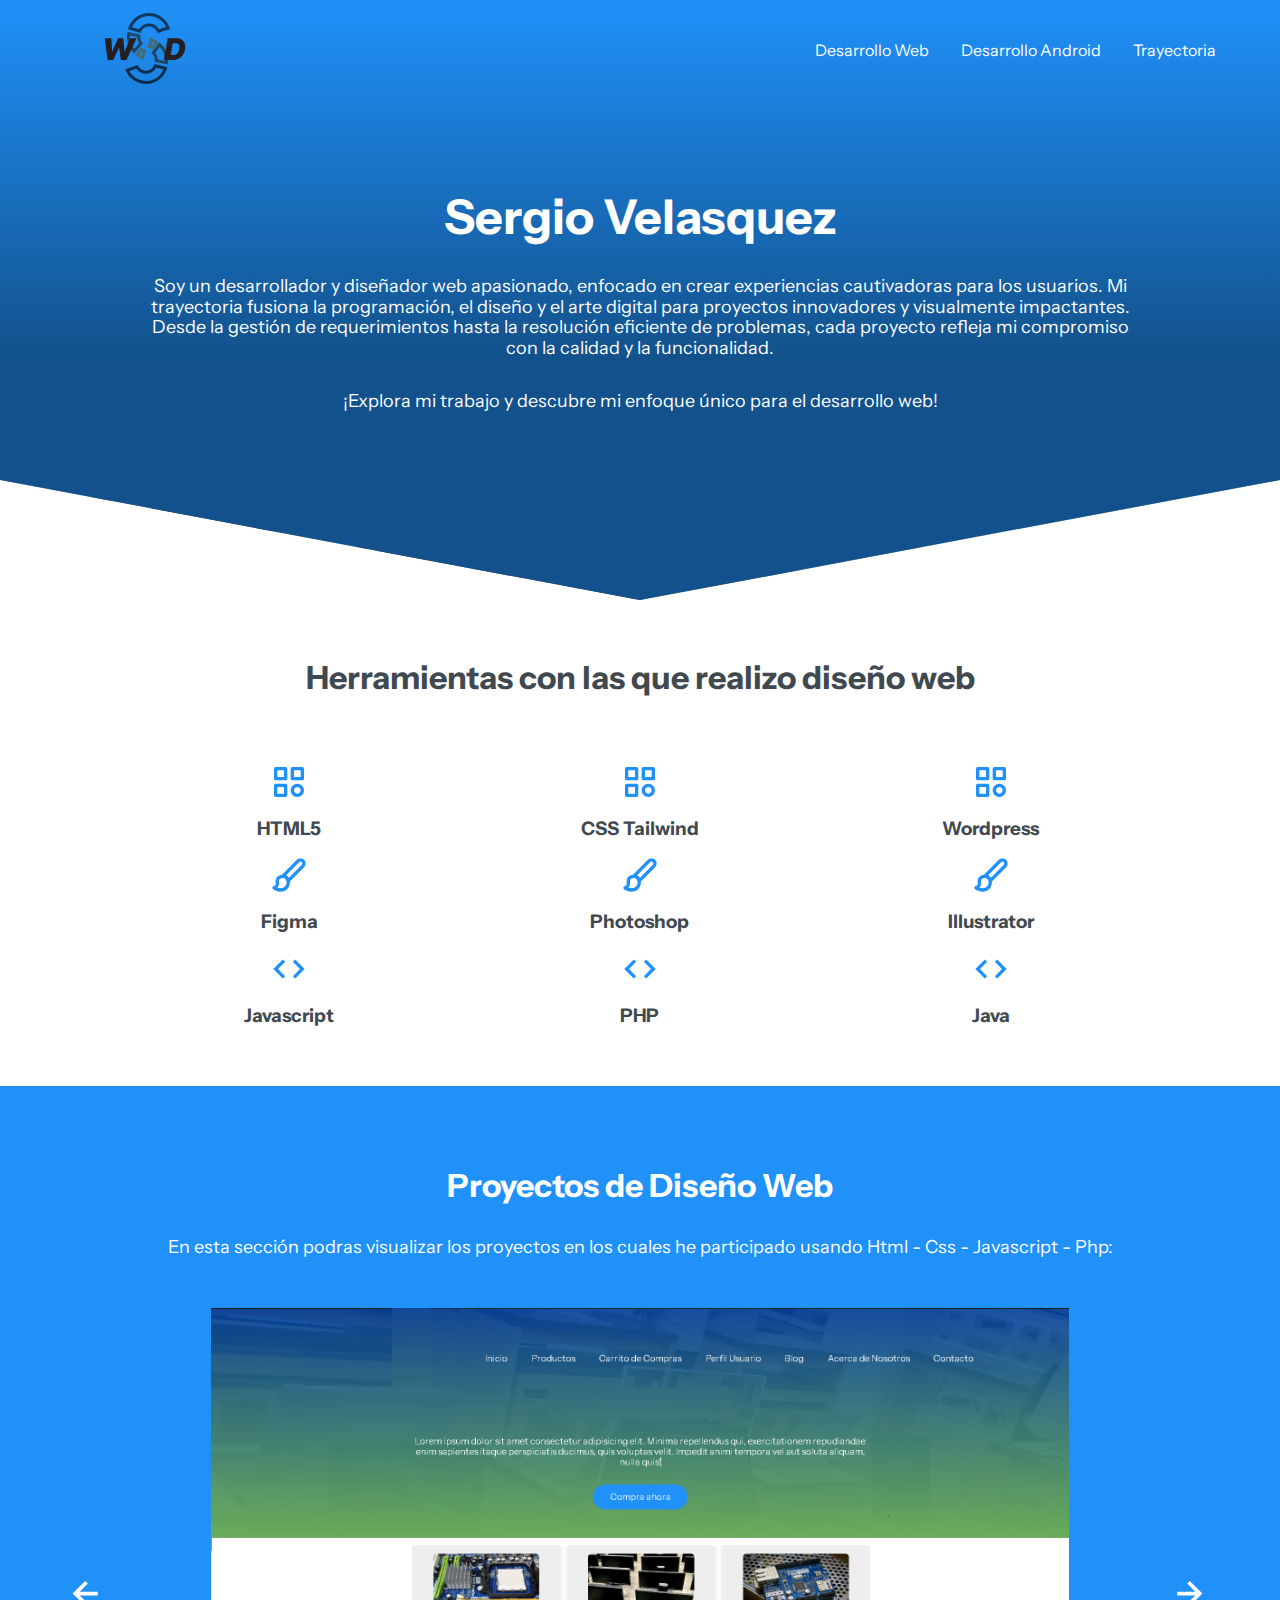
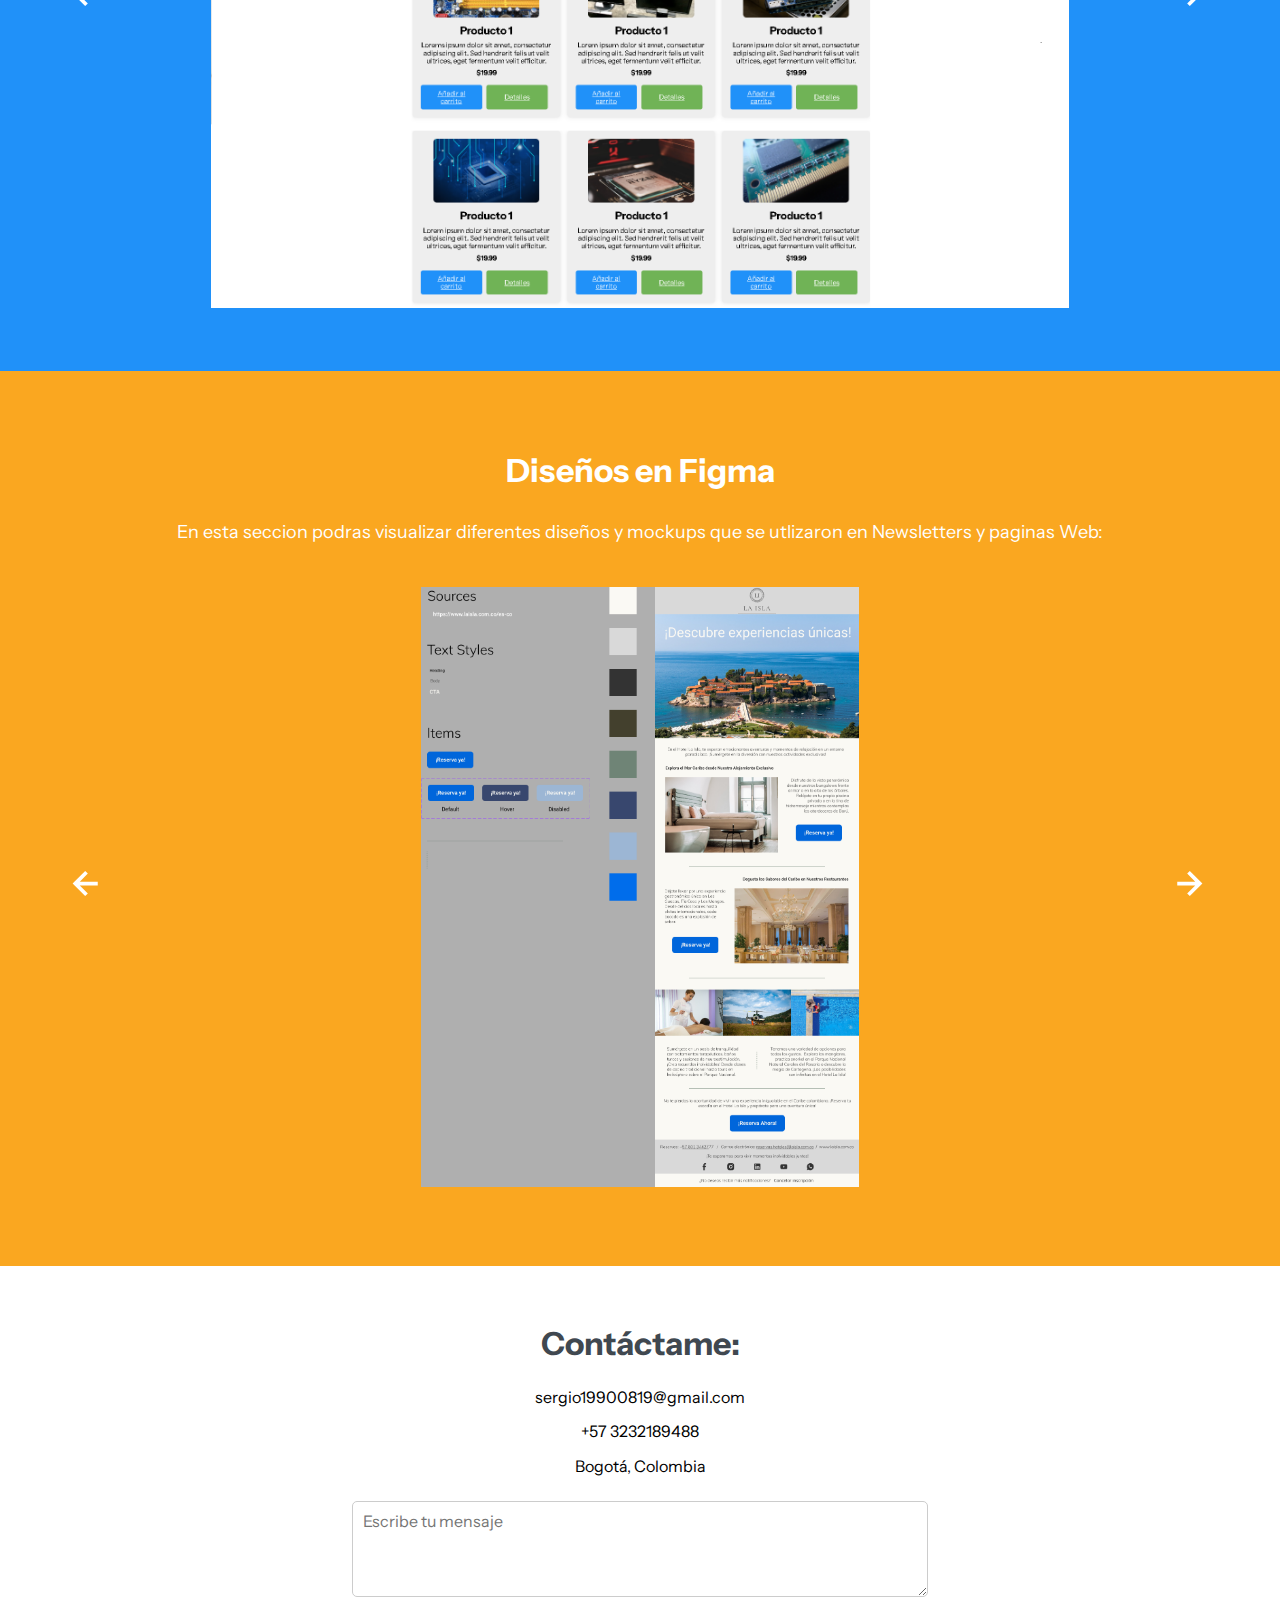
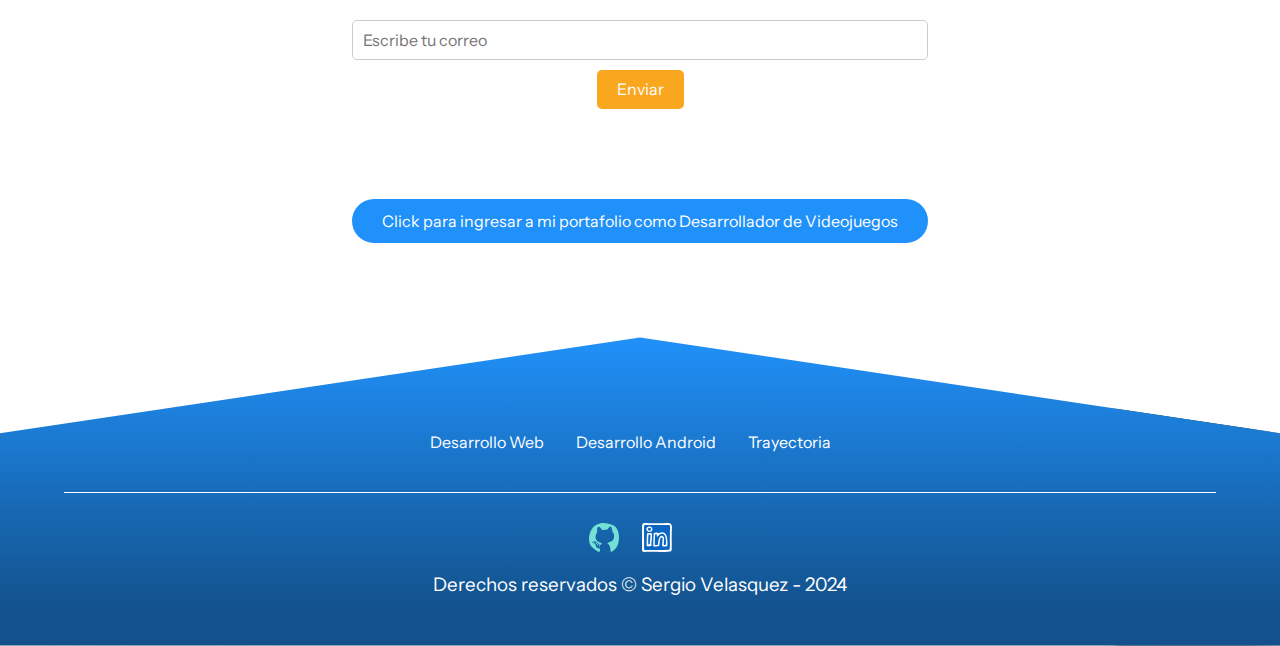
==== commit 4b42d3bf: "test 2" ====
--- a/index.html
+++ b/index.html
@@ -56,13 +56,13 @@
         </div>
         <ul class="nav__link nav__link--menu">
           <li class="nav__items">
-            <a href="#" class="nav__links">Desarrollo Web</a>
+            <a href="#about" class="nav__links">Desarrollo Web</a>
           </li>
           <li class="nav__items">
-            <a href="#" class="nav__links">Desarrollo Android</a>
+            <a href="./pages/android.html" class="nav__links">Desarrollo Android</a>
           </li>
           <li class="nav__items">
-            <a href="#" class="nav__links">Trayectoria</a>
+            <a href="./pages/history.html" class="nav__links">Trayectoria</a>
           </li>
           <img src="./images/close.svg" alt="" class="nav__close" />
         </ul>
@@ -79,13 +79,13 @@
           programación, el diseño y el arte digital para proyectos innovadores y
           visualmente impactantes. Desde la gestión de requerimientos hasta la
           resolución eficiente de problemas, cada proyecto refleja mi compromiso
-          con la calidad y la funcionalidad. ¡Explora mi trabajo y descubre mi
+          con la calidad y la funcionalidad.</p> <p class="hero__paragraph">¡Explora mi trabajo y descubre mi
           enfoque único para el desarrollo web!
         </p>
       </section>
     </header>
     <main>
-      <section class="container about">
+      <section class="container about" id="about">
         <h2 class="subtitle">Herramientas con las que realizo diseño web</h2>
         <!--  <p class="about__paragraph">Un esquema Html, CSS, (Flexbox, Grid, Custom properties,
             Position, Animaciones, Box Model y más), funciones en archivos Javascript</p>-->
@@ -158,7 +158,7 @@
 
       <section class="testimony">
         <h2 class="testimony__tittle">Proyectos de Diseño Web</h2>
-        <p class="testimony__paragraph">
+        <p class="testimony__paragraph2">
           En esta sección podras visualizar los proyectos en los cuales he
           participado usando Html - Css - Javascript - Php:
         </p>
@@ -220,7 +220,7 @@
 
       <section class="testimony2">
         <h2 class="testimony__tittle">Diseños en Figma</h2>
-        <p class="testimony__paragraph">
+        <p class="testimony__paragraph2">
           En esta seccion podras visualizar diferentes diseños y mockups que se
           utlizaron en Newsletters y paginas Web:
         </p>
@@ -304,13 +304,13 @@
         <nav class="nav nav--footer">
           <ul class="nav__link nav__link--footer">
             <li class="nav__items">
-              <a href="#" class="nav__links">Desarrollo Web</a>
+              <a href="#about" class="nav__links">Desarrollo Web</a>
             </li>
             <li class="nav__items">
-              <a href="#" class="nav__links">Desarrollo Android</a>
+              <a href="./pages/android.html" class="nav__links">Desarrollo Android</a>
             </li>
             <li class="nav__items">
-              <a href="#" class="nav__links">Trayectoria</a>
+              <a href="./pages/history.html" class="nav__links">Trayectoria</a>
             </li>
           </ul>
         </nav>
--- a/css/estilos.css
+++ b/css/estilos.css
@@ -11,6 +11,14 @@
 }
 
 .container{
+    width: 90%;
+    max-width: 1200px;
+    margin: 0 auto;
+    overflow: hidden;
+    padding: var(--padding-container);
+}
+
+.container2{
     width: 90%;
     max-width: 1200px;
     margin: 0 auto;
@@ -42,6 +50,31 @@
     z-index: -1;
 }
 
+.hero__android {
+    width: 100%;
+    height: auto; /* Cambiado de 100vh a auto */
+    min-height: 0px;
+    max-height: 600px;
+    position: relative;
+    display: grid;
+    grid-template-rows: 100px 1fr;
+    overflow: hidden; /* Añadido para asegurar que el contenido no se desborde */
+}
+
+.hero__android::before {
+    content: "";
+    position: absolute;
+    top: 0;
+    left: 0;
+    width: 100%;
+    height: 100%; /* Cambiado de 50% a 100% */
+    background-image: linear-gradient(180deg, #2091FA 0%, #12518B 60%), url('../images/WebDesign.jpg');
+    background-size: cover;
+    z-index: -1;
+}
+
+
+
 .nav{
     --padding-container: 0;
     height: 100%;
@@ -99,17 +132,30 @@
     display: grid;
     grid-auto-rows: max-content;
     align-content: center;
-    gap: 4em;
+    gap: 2em;
     padding-bottom: 100px;
     text-align: center; 
 }
 
+.hero__container__android {
+    max-width: 1000px;
+    --padding-container: 0;
+    display: grid;
+    grid-auto-rows: max-content;
+    gap: 2em;
+    padding-top: 40px; /* Ajustado según tu diseño */
+    padding-bottom: 100px; /* Ajustado según tu diseño */
+    text-align: center; 
+    margin-top: 0; /* Agregado para eliminar el espacio adicional */
+}
+
 .hero__title {
     font-size: 3rem;
 }
 
 .hero__paragraph {
-    margin-bottom: 20px;
+    
+    font-size: large;
 }
 
 .cta {
@@ -305,12 +351,22 @@
     text-align: center; /* Centra el texto */
     margin-top: 1em; /* Margen superior */
     margin-bottom: 1em; /* Margen inferior */
+    font-size: 2rem;
 }
 
 .testimony__paragraph {
+    color: #000;
     text-align: center; /* Centra el texto */
     margin-top: 1em; /* Margen superior */
     margin-bottom: 1em; /* Margen inferior */
+}
+
+.testimony__paragraph2 {
+    color: #ffffff;
+    text-align: center; /* Centra el texto */
+    margin-top: 1em; /* Margen superior */
+    margin-bottom: 1em; /* Margen inferior */
+    font-size:large;
 }
 
 .testimony__container{
@@ -399,6 +455,11 @@
 .testimony__arrow2 {
     width: 90%;
     cursor: pointer;
+}
+
+.testimony__img3 {
+    max-width: 1000px; /* Para asegurar que las imágenes no se desborden del contenedor */
+    max-height: 400px; /* Establece la altura máxima para las imágenes */
 }
 
 /* Questions */
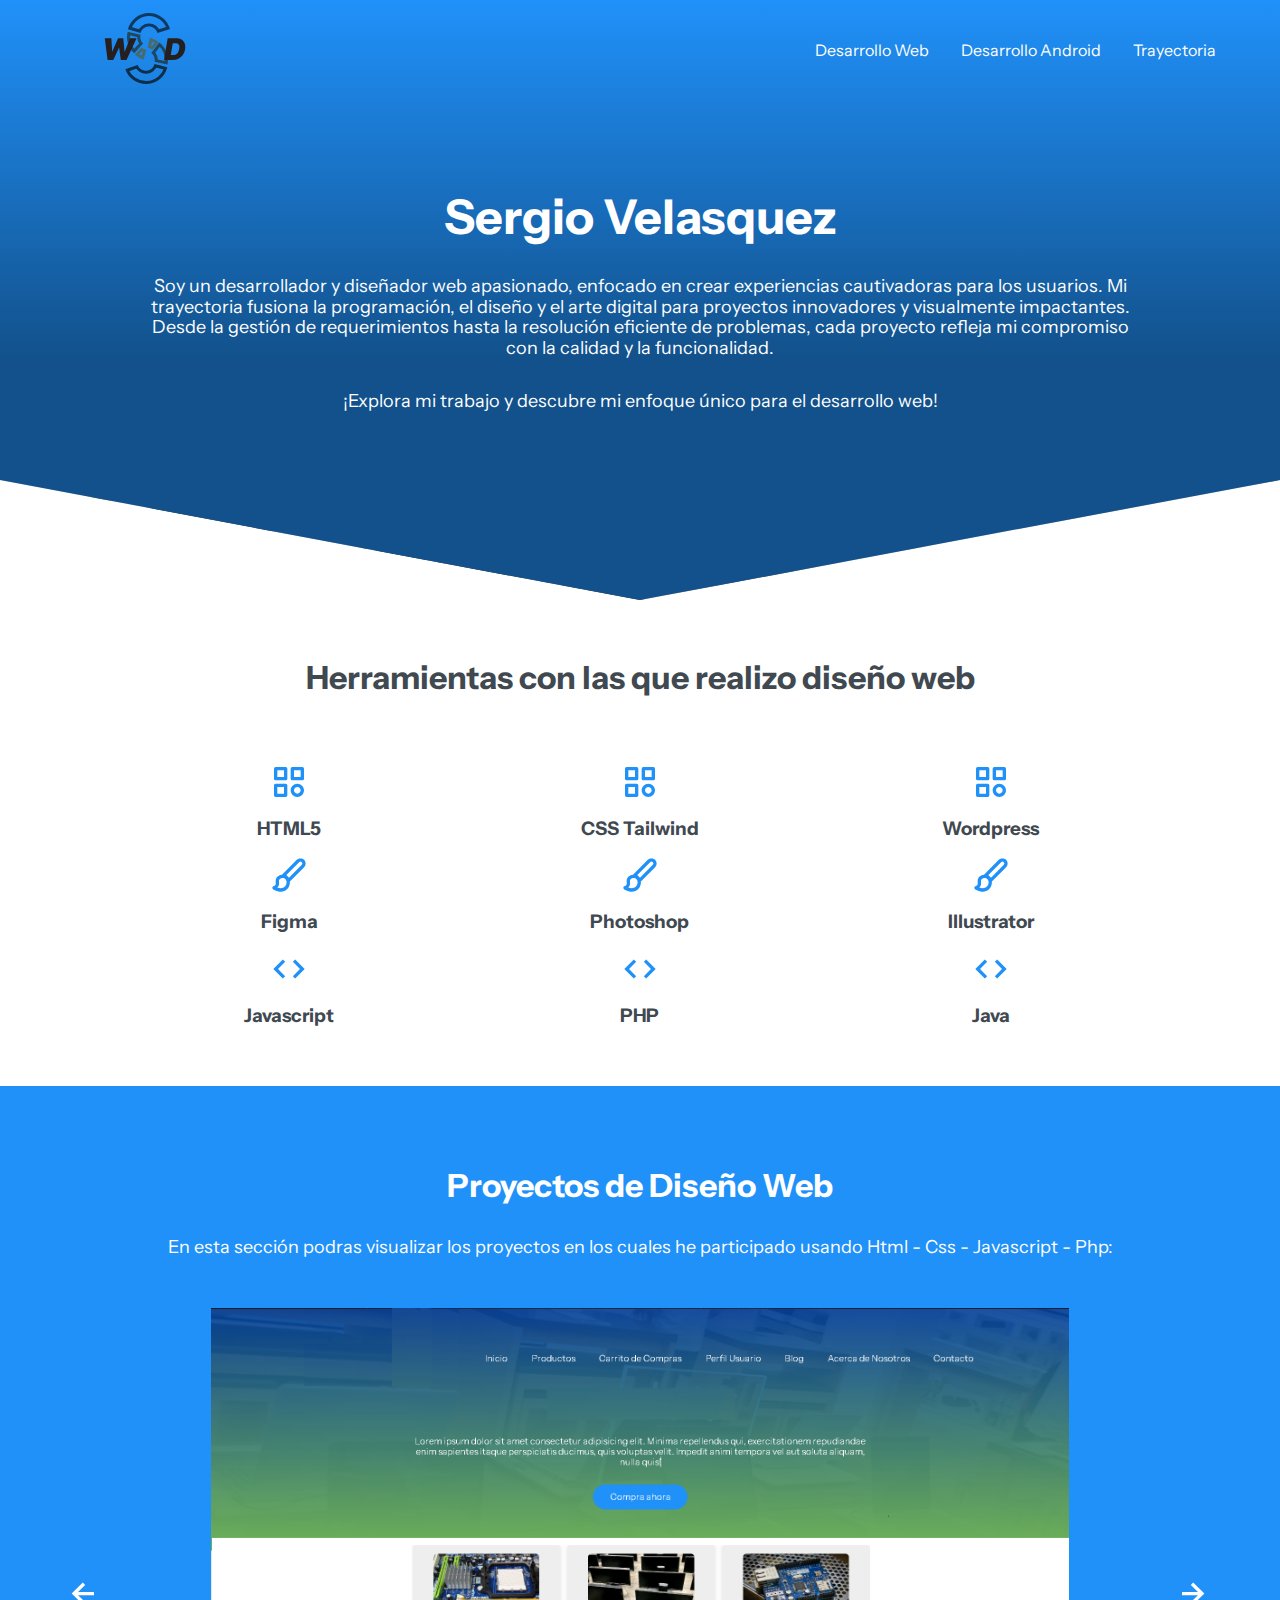
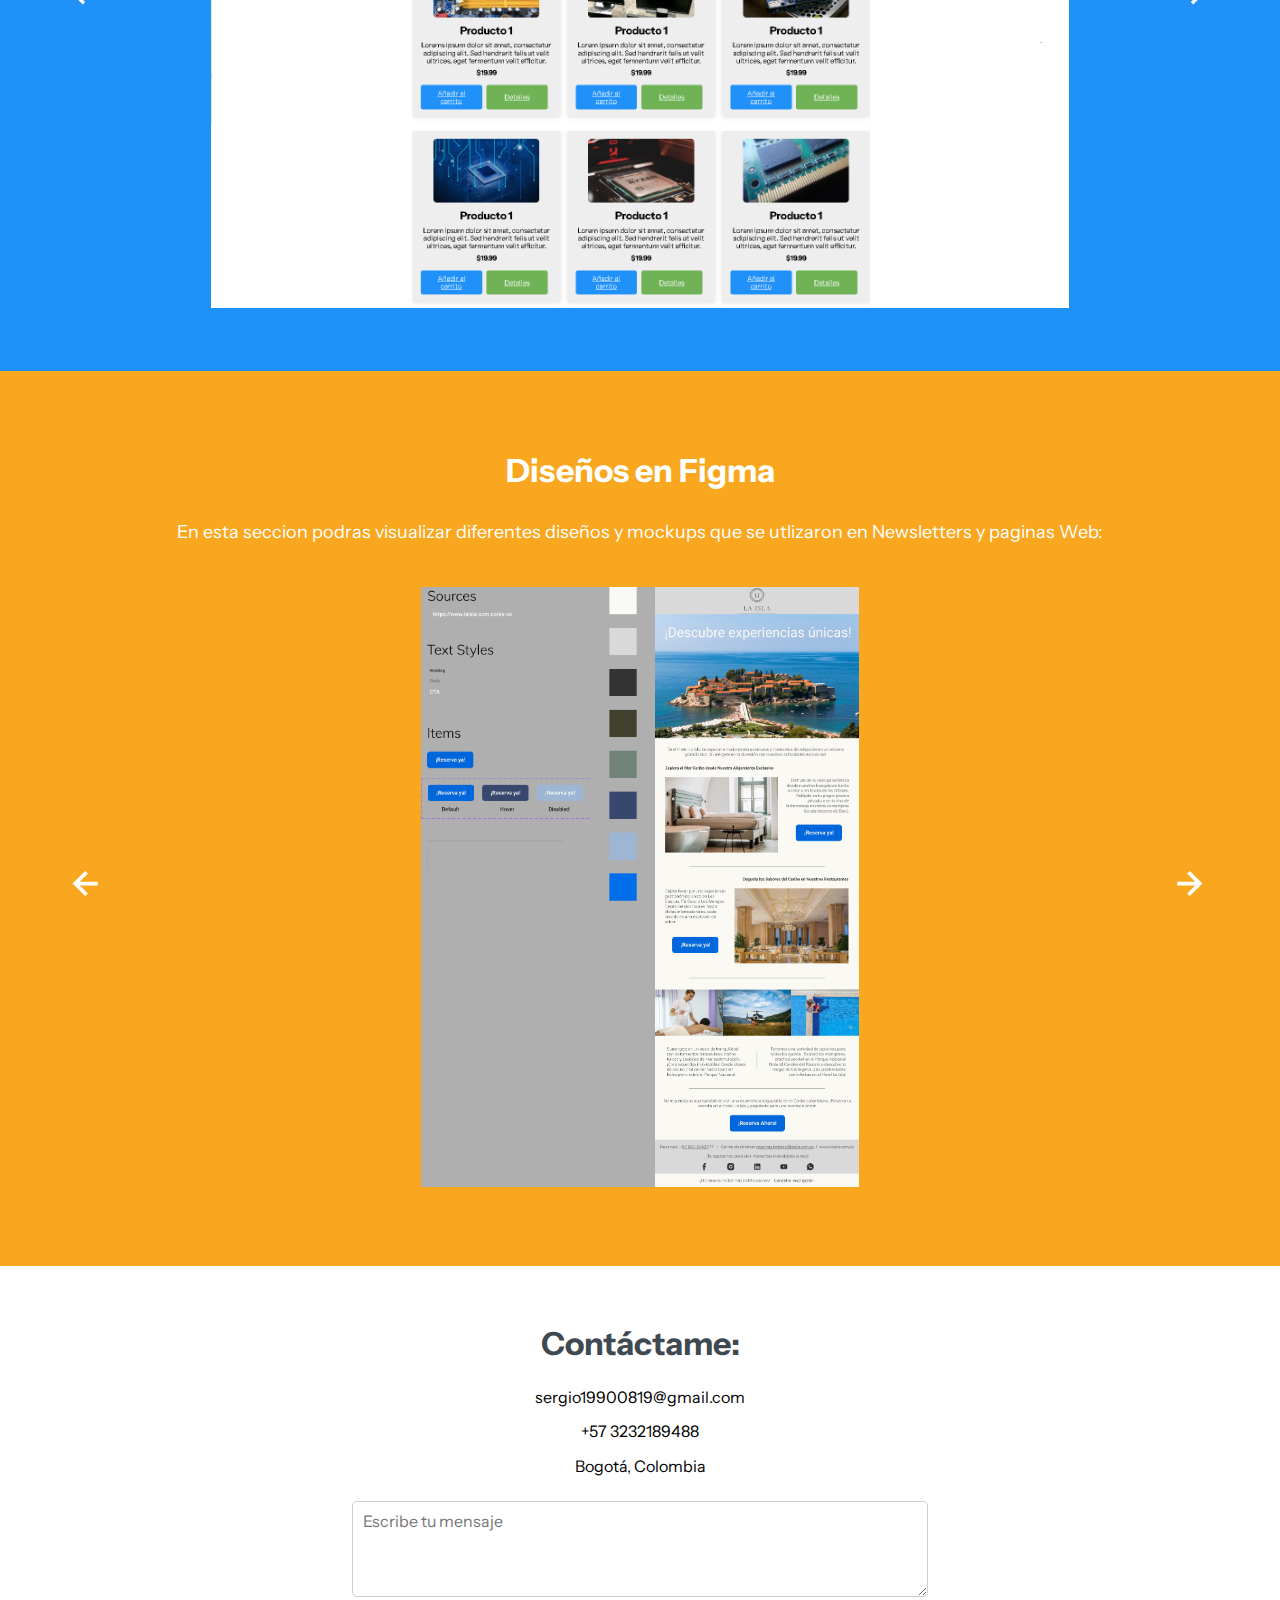
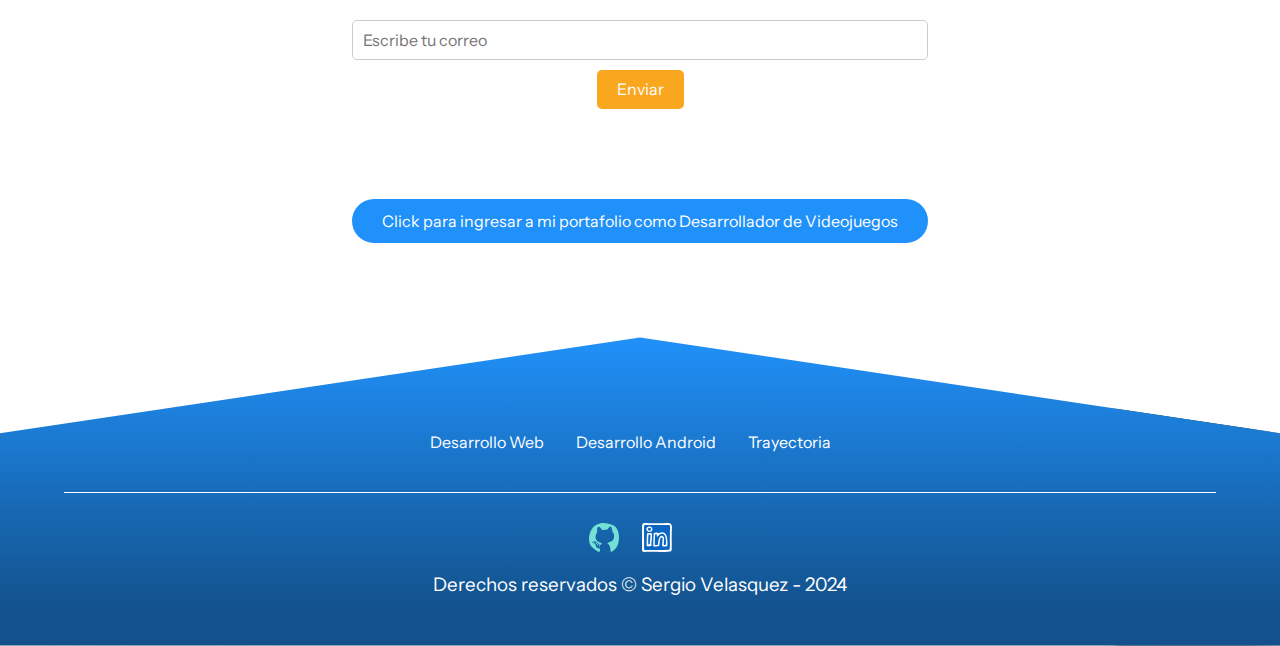
==== commit 80245030: "test4" ====
--- a/index.html
+++ b/index.html
@@ -272,7 +272,7 @@
         <p class="testimony__paragraph">+57 3232189488</p>
         <p class="testimony__paragraph">Bogotá, Colombia</p>
         <div class="forms">
-          <form action="#" method="POST">
+          <form action="https://formspree.io/f/mnqelrwz" method="POST">
             <textarea
               name="message"
               placeholder="Escribe tu mensaje"
--- a/css/estilos.css
+++ b/css/estilos.css
@@ -369,10 +369,16 @@
     font-size:large;
 }
 
-.testimony__container{
-    display: grid;
-    grid-template-columns: 50px 1fr 50px;
-    align-items: center;
+.testimony__container {
+    display: grid;
+    
+    grid-template-columns: 1fr auto 1fr; /* Dos columnas, una para el contenido y otra para las flechas */
+    gap: 2em;
+    align-items: center;
+}
+
+.testimony__content {
+    
 }
 
 .testimony__body{
@@ -396,14 +402,25 @@
     max-height: 600px; /* Establece la altura máxima para las imágenes */
 }
 
+.testimony__img3 {
+    width: auto; /* Establecer el ancho máximo de la imagen al 100% del contenedor */
+    height: auto; /* Establecer la altura máxima de la imagen al 100% del contenedor */
+}
+
 
 .testimony__arrow{
     width: 90%;
     cursor: pointer;
 }
 
-
-/* Testimony */
+.testimony__arrows {
+    display: flex;
+    align-items: center;
+    gap: 1em;
+}
+
+
+/* Testimony 2*/
 
 .testimony2 {
     text-align: center;
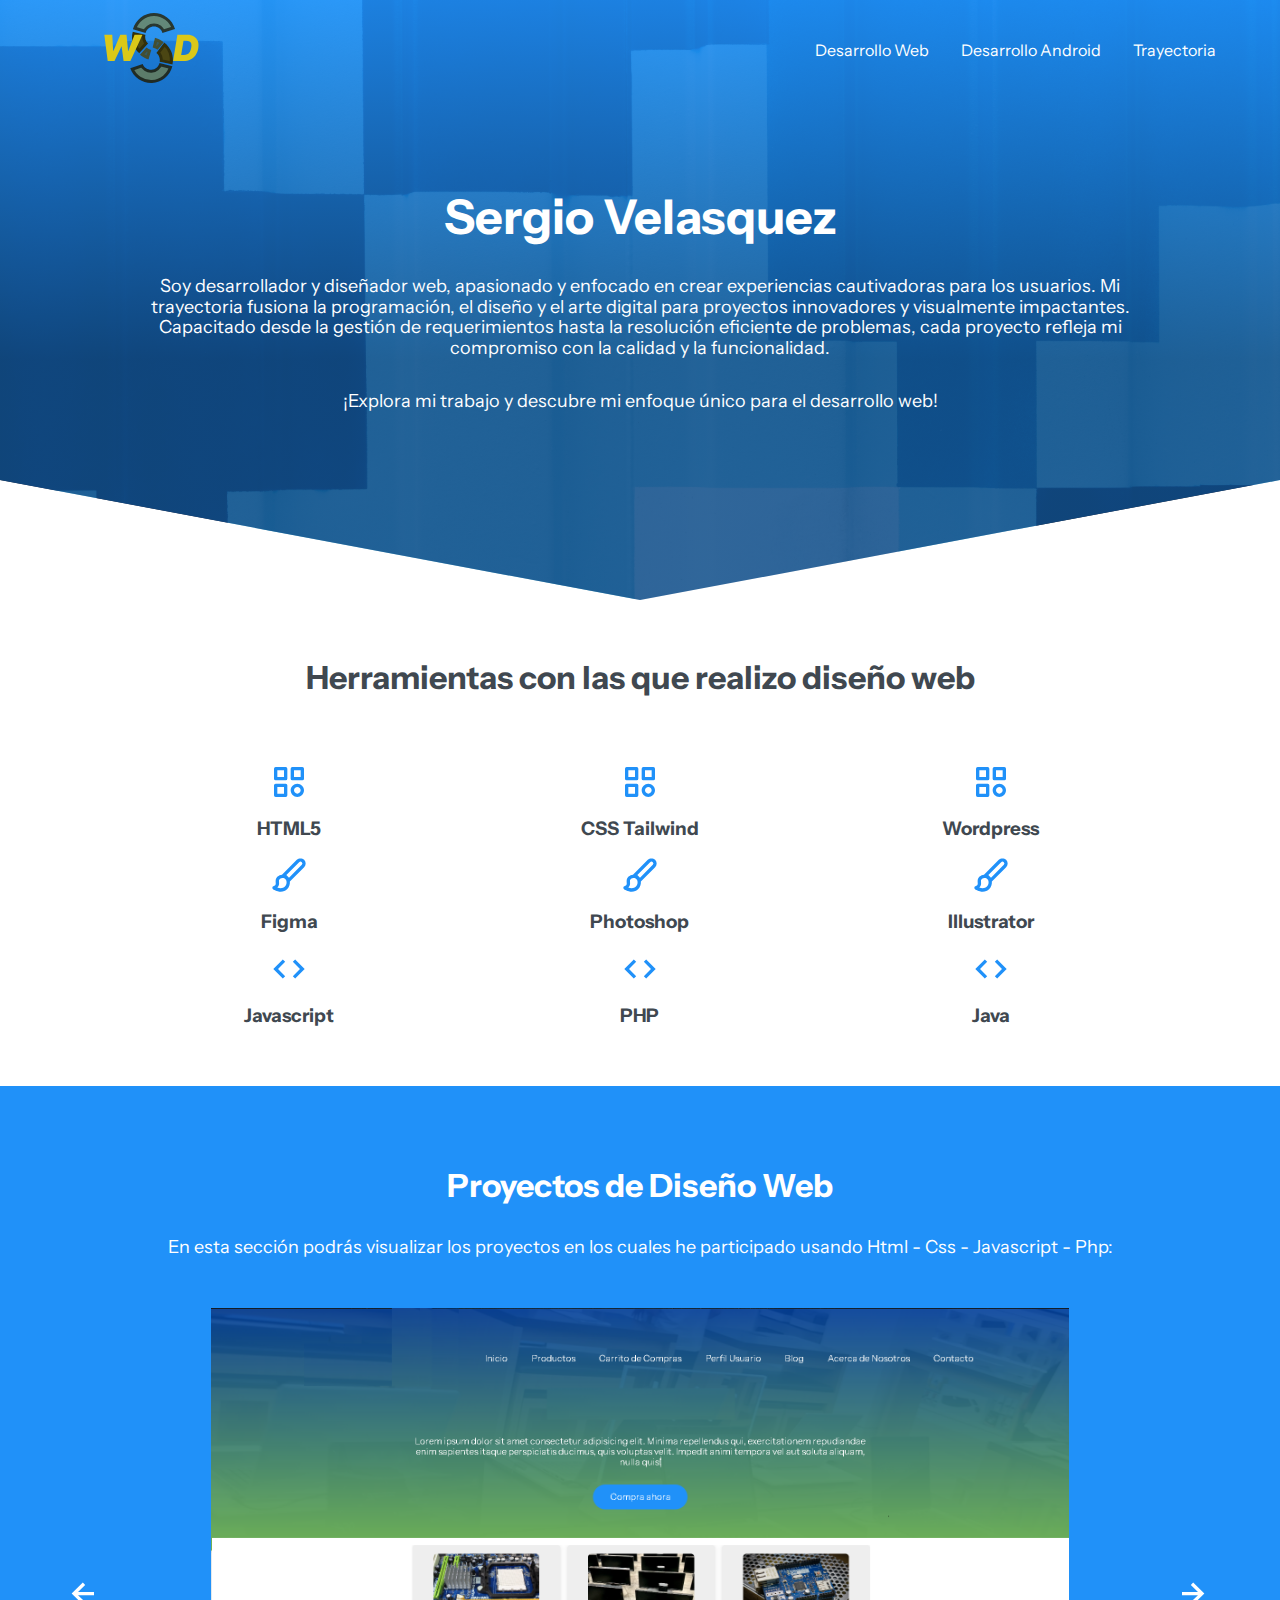
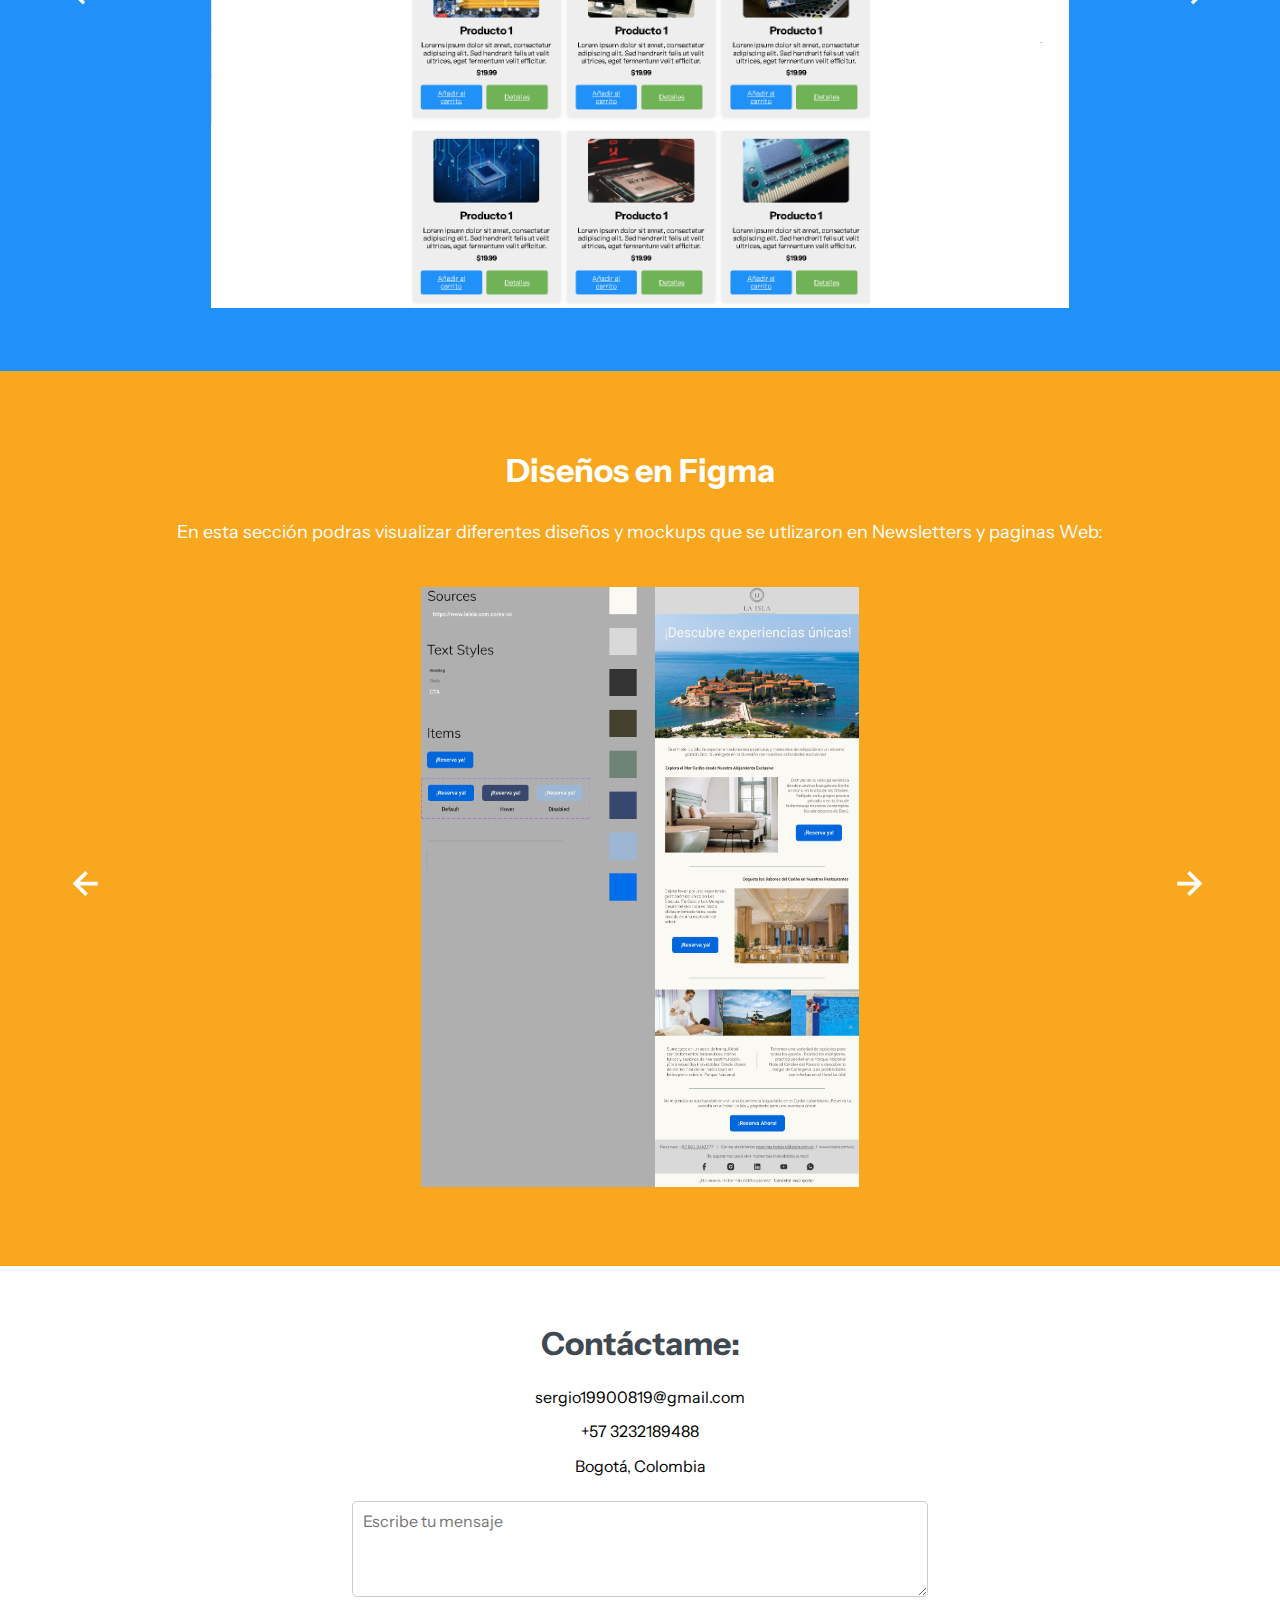
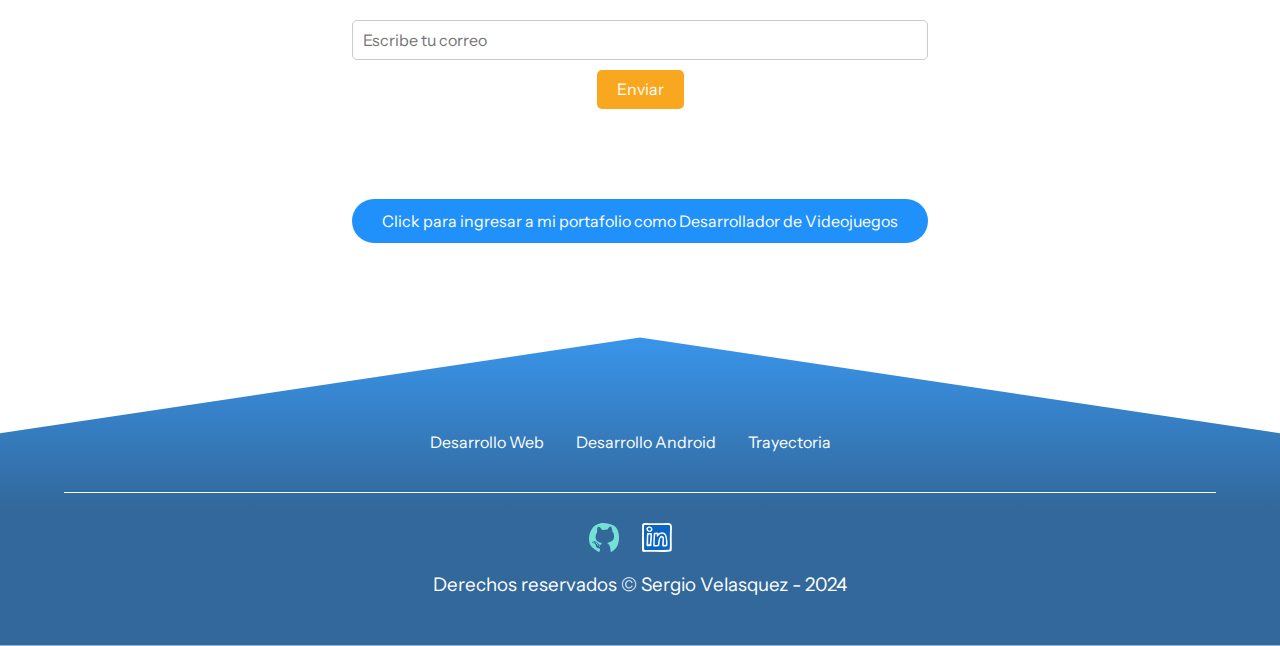
==== commit 0e3e3bd0: "Spell Check" ====
--- a/index.html
+++ b/index.html
@@ -74,10 +74,10 @@
       <section class="hero__container container">
         <h1 class="hero__title">Sergio Velasquez</h1>
         <p class="hero__paragraph">
-          Soy un desarrollador y diseñador web apasionado, enfocado en crear
+          Soy desarrollador y diseñador web, apasionado y enfocado en crear
           experiencias cautivadoras para los usuarios. Mi trayectoria fusiona la
           programación, el diseño y el arte digital para proyectos innovadores y
-          visualmente impactantes. Desde la gestión de requerimientos hasta la
+          visualmente impactantes. Capacitado desde la gestión de requerimientos hasta la
           resolución eficiente de problemas, cada proyecto refleja mi compromiso
           con la calidad y la funcionalidad.</p> <p class="hero__paragraph">¡Explora mi trabajo y descubre mi
           enfoque único para el desarrollo web!
@@ -159,7 +159,7 @@
       <section class="testimony">
         <h2 class="testimony__tittle">Proyectos de Diseño Web</h2>
         <p class="testimony__paragraph2">
-          En esta sección podras visualizar los proyectos en los cuales he
+          En esta sección podrás visualizar los proyectos en los cuales he
           participado usando Html - Css - Javascript - Php:
         </p>
         <div class="testimony__container container">
@@ -221,7 +221,7 @@
       <section class="testimony2">
         <h2 class="testimony__tittle">Diseños en Figma</h2>
         <p class="testimony__paragraph2">
-          En esta seccion podras visualizar diferentes diseños y mockups que se
+          En esta sección podras visualizar diferentes diseños y mockups que se
           utlizaron en Newsletters y paginas Web:
         </p>
         <div class="testimony__container2 container">
--- a/css/estilos.css
+++ b/css/estilos.css
@@ -44,7 +44,7 @@
     left: 0;
     width: 100%;
     height: 100%;
-    background-image: linear-gradient(180deg, #2091FA 0%, #12518B 60%), url('../images/WebDesign.jpg');
+    background-image: linear-gradient(180deg, #2091fae1 0%, #12508bdc 60%), url('../images/wall-surface-texture.jpg');
     background-size: cover;
     clip-path: polygon(0 0, 100% 0, 100% 80%, 50% 100%, 0 80%);
     z-index: -1;
@@ -68,7 +68,7 @@
     left: 0;
     width: 100%;
     height: 100%; /* Cambiado de 50% a 100% */
-    background-image: linear-gradient(180deg, #2091FA 0%, #12518B 60%), url('../images/WebDesign.jpg');
+    background-image: linear-gradient(180deg, #2091fae1 0%, #12508bdc 60%), url('../images/wall-surface-texture.jpg');
     background-size: cover;
     z-index: -1;
 }
@@ -478,6 +478,114 @@
     max-width: 1000px; /* Para asegurar que las imágenes no se desborden del contenedor */
     max-height: 400px; /* Establece la altura máxima para las imágenes */
 }
+
+
+/* Testimony 4*/
+
+.testimony4 {
+    background-color: #0070da;
+    padding-top: 50px;
+    padding-bottom: 70px;
+}
+
+.testimony__tittle4 {
+    text-align: center; /* Centra el texto */
+    margin-top: 1em; /* Margen superior */
+    margin-bottom: 1em; /* Margen inferior */
+    font-size: 2rem;
+}
+
+.testimony__paragraph4 {
+    color: #000;
+    text-align: center; /* Centra el texto */
+    margin-top: 1em; /* Margen superior */
+    margin-bottom: 1em; /* Margen inferior */
+}
+
+.testimony__container4 {
+    display: grid;
+    
+    grid-template-columns: 5fr auto 0fr; /* Dos columnas, una para el contenido y otra para las flechas */
+    gap: 2em;
+    align-items: center;
+}
+
+.testimony__container4A {
+    display: grid;
+    
+    grid-template-columns: auto auto auto; /* Dos columnas, una para el contenido y otra para las flechas */
+    gap: 2em;
+    align-items: center;
+}
+
+.testimony__content4 {
+    
+}
+
+.testimony__body4{
+    display: flex;
+    flex-direction: column;
+    align-items: center;
+    gap: 2em;
+    grid-column: 2/3;
+    grid-row: 1/2;
+    opacity: 1;
+}
+
+.testimony__body4A{
+    display: grid;
+    flex-direction: column;
+    align-items: center;
+    gap: 2em;
+    grid-column: 2/3;
+    grid-row: 1/2;
+    opacity: 0;
+}
+
+.testimony__body--show4 {
+    pointer-events: unset;
+    opacity: 1;
+    transition: opacity 1.5s ease-in-out;
+}
+
+.testimony__body--show4A {
+    pointer-events: unset;
+    opacity: 1;
+    transition: opacity 1.5s ease-in-out;
+}
+
+
+.testimony__img4 {
+    max-width: 500px;
+    height: auto; /* Establecer la altura máxima de la imagen al 100% del contenedor */
+}
+
+.testimony__img4A {
+    width: 300px; /* Establecer el ancho máximo de la imagen al 100% del contenedor */
+    height: auto; /* Establecer la altura máxima de la imagen al 100% del contenedor */
+}
+
+
+
+.testimony__arrow4 {
+    width: 90%;
+    cursor: pointer;
+}
+
+.testimony__arrows4 {
+    grid-column: 3/4; /* Coloca las flechas en la tercera columna */
+    display: grid;
+    flex-direction: column;
+    display: grid;
+    align-items: center;
+    gap: 2em;
+}
+
+
+
+
+
+
 
 /* Questions */
 
@@ -594,7 +702,7 @@
 
 .footer{
     
-    background-image: linear-gradient(180deg, #2091FA 10%, #12518B 90%), url('../images/WebDesign.jpg');
+    background-image: linear-gradient(180deg, #2091fae1 0%, #12508bdc 60%), url('../images/background-paint-still-life.jpg');
     padding-top: 130px;
     padding-bottom: 20px;
     clip-path: polygon(50% 10%, 100% 38%, 100% 100%, 0 100%, 0% 38%);
